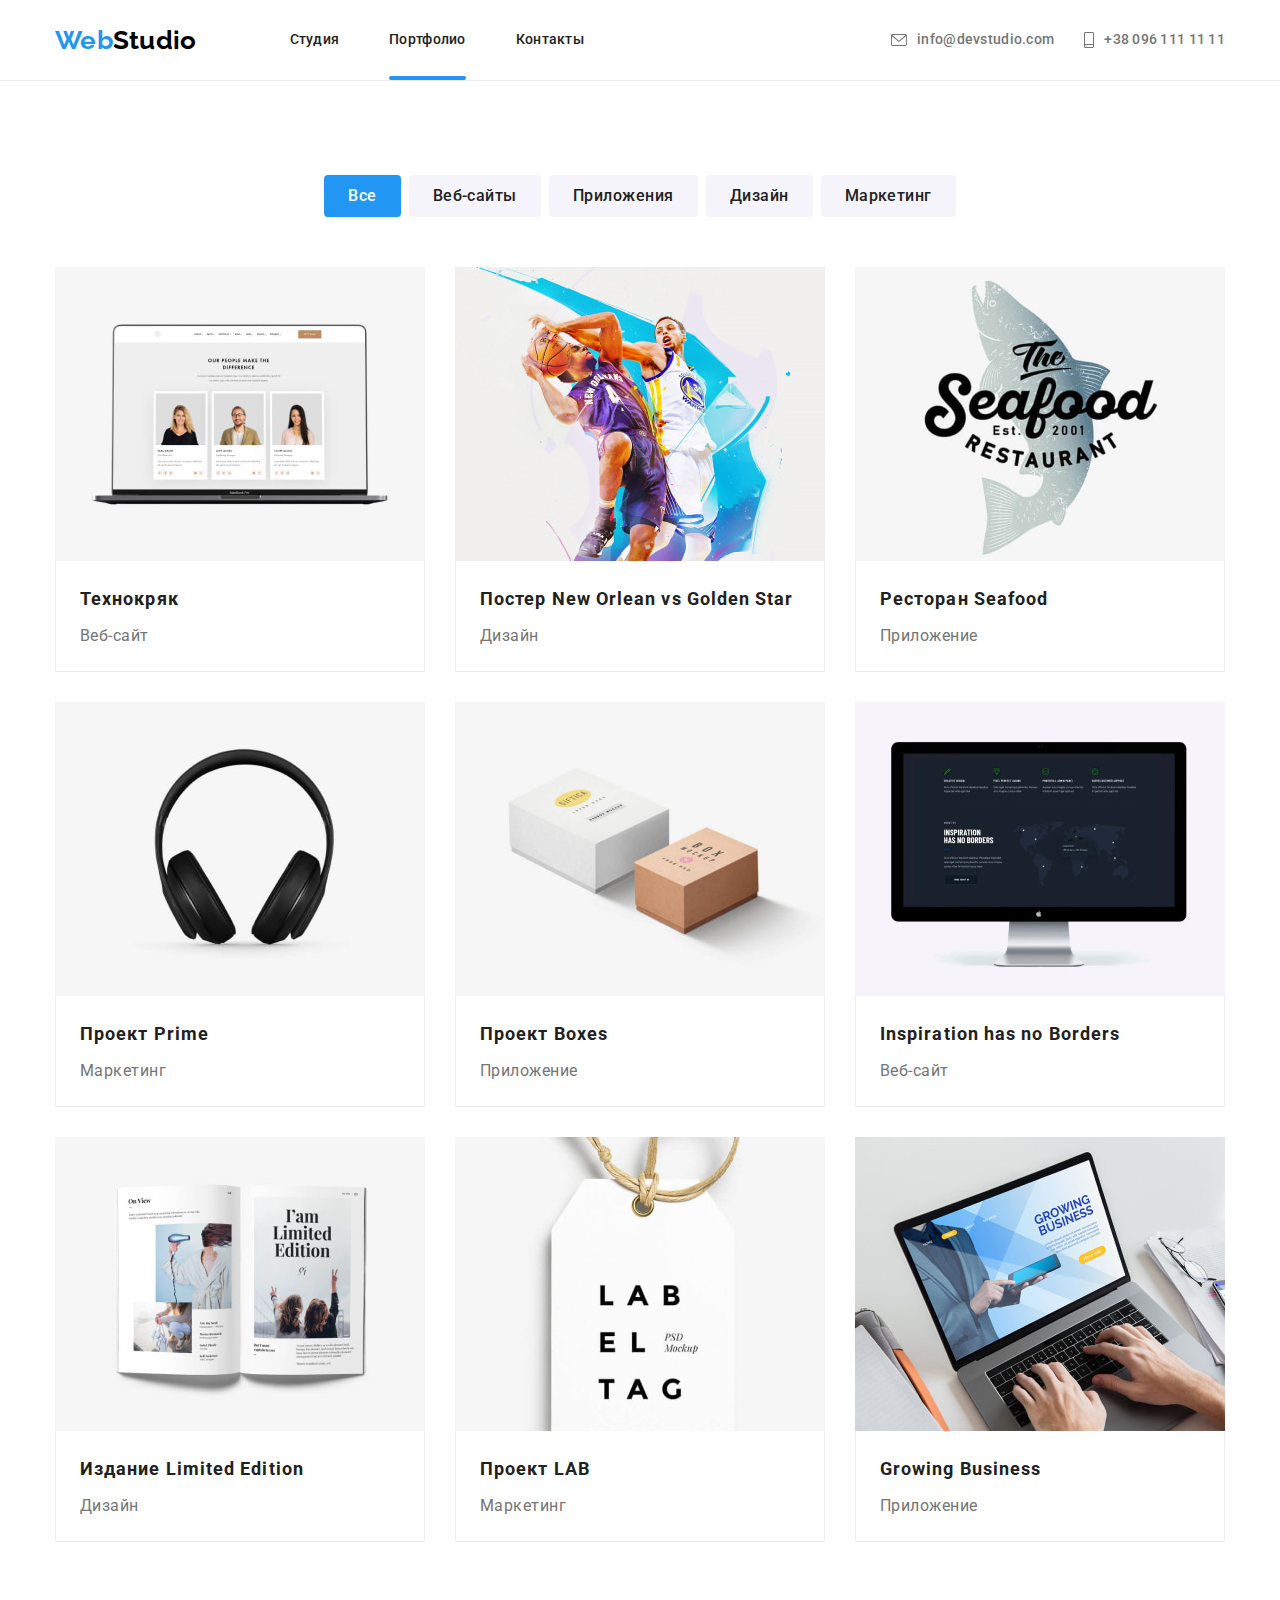
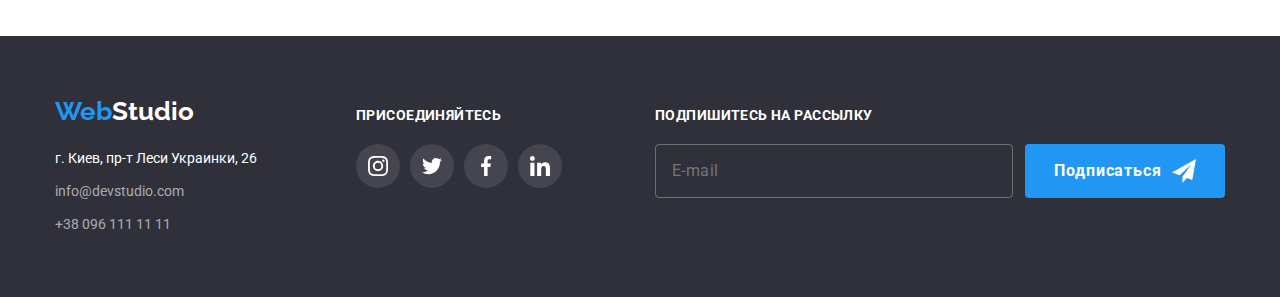
==== portfolio.html @ 5a031d2a "hw8 start" ====
<!DOCTYPE html>
<html lang="ru">

<head>
    <meta charset="UTF-8">
    <meta http-equiv="X-UA-Compatible" content="IE=edge">
    <meta name="viewport" content="width=device-width, initial-scale=1.0">
    <title>Portfolio</title>

    <link rel="preconnect" href="https://fonts.googleapis.com">
    <link rel="preconnect" href="https://fonts.gstatic.com" crossorigin>
    <link
        href="https://fonts.googleapis.com/css2?family=Raleway:wght@700&family=Roboto:wght@400;500;700;900&display=swap"
        rel="stylesheet">
    <link rel="stylesheet" href="https://cdnjs.cloudflare.com/ajax/libs/modern-normalize/1.1.0/modern-normalize.css"
        integrity="sha512-Y0MM+V6ymRKN2zStTqzQ227DWhhp4Mzdo6gnlRnuaNCbc+YN/ZH0sBCLTM4M0oSy9c9VKiCvd4Jk44aCLrNS5Q=="
        crossorigin="anonymous" referrerpolicy="no-referrer" />
    <!-- <link rel="stylesheet" href="./css/styles.css"> -->
    <link rel="stylesheet" href="./css/main.min.css">
</head>

<body>

    <header class="head-site">
        <div class="head-site__container container">
            <!-- section navigate -->
            <nav class="nav">
                <a href="./index.html" lang="en" class="logo head-site__logo"><span
                        class="head-site__logo--web">Web</span>Studio</a>
                <ul class="nav__list">
                    <li class="nav__item "><a href="./index.html" class="nav__link">Студия</a></li>
                    <li class="nav__item"><a href="./portfolio.html" class="nav__link nav__link--current">Портфолио</a>
                    </li>
                    <li class="nav__item"><a href="#" class="nav__link">Контакты</a></li>
                </ul>
            </nav>
            <ul class="connect">
                <li class="connect__item">
                    <a href="mailto:info@devstudio.com" class="connect__link">
                        <svg class="connect__item--email" width="16" height="12">
                            <use href="./images/icon.svg#icon-envelope"></use>
                        </svg>

                        info@devstudio.com
                    </a>
                </li>
                <li class="connect__item">
                    <a href="tel:+380961111111" class="connect__link">
                        <svg class="connect__item--smart" width="10" height="16">
                            <use href="./images/icon.svg#icon-smartphone"></use>
                        </svg>

                        +38 096 111 11 11
                    </a>
                </li>
            </ul>
        </div>
    </header>
    <main>
        <h1 class="visually-hidden">Портфолио WebStudio</h1>
        <!-- section filter button -->
        <section class="portfolio section">
            <div class="container">
                <h2 class="visually-hidden">Список наших услуг</h2>
                <ul class="filter">
                    <li class="filter__item"><button type="button"
                            class="filter__button button filter__button--current">Все</button>
                    </li>
                    <li class="filter__item"><button type="button" class="filter__button button">Веб-сайты</button></li>
                    <li class="filter__item"><button type="button" class="filter__button button">Приложения</button>
                    </li>
                    <li class="filter__item"><button type="button" class="filter__button button">Дизайн</button></li>
                    <li class="filter__item"><button type="button" class="filter__button button">Маркетинг</button></li>
                </ul>

                <!-- section Portfolio -->

                <h2 class="visually-hidden">Наши работы</h2>
                <ul class="port-list">
                    <li class="port-item">
                        <a href="#" class="port-link">
                            <div class="port-text-position">
                                <img src="./images/portfolio1.jpg" alt="Ноутбук с карточками" width="370">
                                <p class="port-text-item">Ресурс предлагает комплексные предложения с разным уровнем
                                    функционала и сервисов. Все это позволит посетителю получить
                                    исчерпывающие сведения о компании или частном лице.</p>
                            </div>

                            <div class="port-wraper">
                                <h3 class="port-title">Технокряк</h3>
                                <p class="port-text">Веб-сайт</p>
                            </div>
                        </a>
                    </li>
                    <li class="port-item">
                        <a href="#" class="port-link">
                            <div class="port-text-position">
                                <img src="./images/portfolio2.jpg" alt="Баскетболисты" width="370">
                                <p class="port-text-item">Lorem ipsum dolor sit amet consectetur, adipisicing elit.
                                    Numquam quod inventore placeat atque, beatae dolores error ab non unde impedit
                                    corrupti laborum quaerat nisi quidem sint! Asperiores.</p>
                            </div>

                            <div class="port-wraper">
                                <h3 class="port-title">Постер New Orlean vs Golden Star</h3>
                                <p class="port-text">Дизайн</p>
                            </div>
                        </a>
                    </li>
                    <li class="port-item">
                        <a href="#" class="port-link">
                            <div class="port-text-position">
                                <img src="./images/portfolio3.jpg" alt="Логотип Ресторан Seafood" width="370">
                                <p class="port-text-item">Lorem ipsum dolor sit amet consectetur adipisicing elit.
                                    Voluptatum neque iste, quam possimus tempore ipsum laborum nisi repellendus ea
                                    maiores laudantium?</p>
                            </div>

                            <div class="port-wraper">
                                <h3 class="port-title">Ресторан Seafood</h3>
                                <p class="port-text">Приложение</p>
                            </div>
                        </a>
                    </li>
                    <li class="port-item">
                        <a href="#" class="port-link">
                            <div class="port-text-position">
                                <img src="./images/portfolio4.jpg" alt="Наушники" width="370">
                                <p class="port-text-item">Lorem ipsum dolor sit amet consectetur adipisicing elit.
                                    Repellendus nobis quia culpa, vero fugit nam delectus quasi suscipit aspernatur quo,
                                    iure at? In?</p>
                            </div>

                            <div class="port-wraper">
                                <h3 class="port-title">Проект Prime</h3>
                                <p class="port-text">Маркетинг</p>
                            </div>
                        </a>
                    </li>
                    <li class="port-item">
                        <a href="#" class="port-link">
                            <div class="port-text-position">
                                <img src="./images/portfolio5.jpg" alt="Коробки" width="370">
                                <p class="port-text-item">Lorem ipsum dolor sit, amet consectetur adipisicing elit.
                                    Labore perspiciatis perferendis beatae quidem eveniet asperiores..</p>
                            </div>

                            <div class="port-wraper">
                                <h3 class="port-title">Проект Boxes</h3>
                                <p class="port-text">Приложение</p>
                            </div>
                        </a>
                    </li>
                    <li class="port-item">
                        <a href="#" class="port-link">
                            <div class="port-text-position">
                                <img src="./images/portfolio6.jpg" alt="Монитор" width="370">
                                <p class="port-text-item">Lorem ipsum dolor sit amet consectetur adipisicing elit.
                                    Inventore doloribus modi debitis repellat eum, facilis reprehenderit, cupiditate
                                    illo est culpa, voluptate similique!</p>
                            </div>

                            <div class="port-wraper">
                                <h3 class="port-title">Inspiration has no Borders</h3>
                                <p class="port-text">Веб-сайт</p>
                            </div>
                        </a>
                    </li>
                    <li class="port-item">
                        <a href="#" class="port-link">
                            <div class="port-text-position">
                                <img src="./images/portfolio7.jpg" alt="Разворот журнала" width="370">
                                <p class="port-text-item">Lorem ipsum dolor, sit amet consectetur adipisicing elit.
                                    Incidunt molestiae porro ut numquam ea! Qui aut nulla dolorum eligendi eum?.</p>
                            </div>

                            <div class="port-wraper">
                                <h3 class="port-title">Издание Limited Edition</h3>
                                <p class="port-text">Дизайн</p>
                            </div>
                        </a>
                    </li>
                    <li class="port-item">
                        <a href="#" class="port-link">
                            <div class="port-text-position">
                                <img src="./images/portfolio8.jpg" alt="Ярлык с надписью " width="370">
                                <p class="port-text-item">Lorem, ipsum dolor sit amet consectetur adipisicing elit.
                                    Dolorum impedit aliquid officiis numquam magnam facere maiores eaque. Modi eum
                                    laborum dolores nam itaque tempora aspernatur.</p>
                            </div>

                            <div class="port-wraper">
                                <h3 class="port-title">Проект LAB</h3>
                                <p class="port-text">Маркетинг</p>
                            </div>
                        </a>
                    </li>
                    <li class="port-item">
                        <a href="#" class="port-link">
                            <div class="port-text-position">
                                <img src="./images/portfolio9.jpg" alt="Руки человека на клавиатуре ноутбука"
                                    width="370">
                                <p class="port-text-item">Lorem ipsum dolor sit amet consectetur adipisicing elit.
                                    Obcaecati, a quas dicta repudiandae consequuntur expedita possimus ratione eaque
                                    placeat deserunt sit repellat id dolore unde, provident fugiat, iusto quisquam illo!
                                </p>
                            </div>


                            <div class="port-wraper">
                                <h3 class="port-title">Growing Business</h3>
                                <p class="port-text">Приложение</p>
                            </div>
                        </a>
                    </li>
                </ul>
            </div>
        </section>
    </main>
    <footer class="footer">
        <div class="container">
            <!-- section contacts -->
            <div class="primary-fsection">
                <a href="./index.html" lang="en" class="logo footer__logo"><span
                        class="footer__logo--web">Web</span>Studio</a>
                <address class="address">
                    <ul class="footer-list">
                        <li class="footer-item">
                            <a href="https://goo.gl/maps/28opbv9EyFsikmQ97" target="_blank" rel="noreferrer noopener"
                                class="footer-contacts "><span class="address-color">г. Киев,
                                    пр-т Леси Украинки, 26</span></a>
                        </li>
                        <li class="footer-item">
                            <a href="mailto:info@devstudio.com" class="footer-contacts">info@devstudio.com</a>
                        </li>
                        <li class="footer-item">
                            <a href="tel:+380961111111" class="footer-contacts">+38 096 111 11 11</a>
                        </li>
                    </ul>
                </address>
            </div>
            <div class="second-fsection">
                <h2 class="footer-title">присоединяйтесь</h2>
                <ul class="footer-social">
                    <li class="fsocial-list">
                        <a href="https://www.instagram.com" target="_blank" rel="noreferrer noopener"
                            class="fsocial-link">
                            <svg class="fsocial-icon" width="20" height="20">
                                <use href="./images/icon.svg#icon-instagram-2"></use>
                            </svg>
                        </a>
                    </li>
                    <li class="fsocial-list">
                        <a href="https://twitter.com" target="_blank" rel="noreferrer noopener" class="fsocial-link">
                            <svg class="fsocial-icon" width="20" height="20">
                                <use href="./images/icon.svg#icon-twitter-1"></use>
                            </svg>
                        </a>
                    </li>
                    <li class="fsocial-list">
                        <a href="https://www.facebook.com/" target="_blank" rel="noreferrer noopener"
                            class="fsocial-link">
                            <svg class="fsocial-icon" width="20" height="20">
                                <use href="./images/icon.svg#icon-facebook-1"></use>
                            </svg>
                        </a>
                    </li>
                    <li class="fsocial-list">
                        <a href="https://linkedin.com" target="_blank" rel="noreferrer noopener" class="fsocial-link">
                            <svg class="fsocial-icon" width="20" height="20">
                                <use href="./images/icon.svg#icon-linkedin-1"></use>
                            </svg>
                        </a>
                    </li>
                </ul>
            </div>
            <div class="container-subscription">
                <p class="form-title">Подпишитесь на рассылку</p>
                <form class="footer-form">
                    <input type="email" name="email" autocomplete="on" placeholder="E-mail"
                        class="footer-email-input" />

                    <button type="submit" class="button footer-btn-subscrib">
                        Подписаться
                        <svg class="icon-subscribe" width="24" height="24">
                            <use href="./images/icon.svg#icon-subscribe"></use>
                        </svg>
                    </button>
                </form>
            </div>
        </div>
    </footer>
    <script src="./js/modal.js"></script>
</body>

</html>
---- css/styles.css ----
:root {
  --logo-text-font: 'Raleway', sans-serif;
  --primary-font: 'Roboto', sans-serif;

  --primary-letter-spacing: 0.03em;

  --portfolio-bgc-hover: rgba(33, 150, 243, 0.9);
  --nohover-navlink-color: #212121;
  --hover-cont-link: #2196f3;
  --primary-text-color: #757575;
  --communication-color: rgba(255, 255, 255, 0.6);
  --button-text-color: #ffffff;
  --title-text-color: #212121;
  --accent-bg-color: #ffffff;
  --hero-bg-color: #c4c4c4;

  --team-section-bgcolor: #f5f4fa;
  --team-social-link: #afb1b8;
  --team-social-link-hover: #ffffff;
  --team-soc-bg-hover: #2196f3;

  --customers-color: #afb1b8;
  --customers-hover-color: #2196f3;

  --footer-title: #ffffff;
  --fsocial-icon-color: #ffffff;
  --fsocial-link-hover: #2196f3;
  --text-color-white: #ffffff;
  --social-link-fill: #ffffff;

  --backdrop-bgc: rgba(0, 0, 0, 0.2);
  --white-bgc: #ffffff;
  --blue-bgc: #2196f3;

  --form-order-focus-fill: #2196f3;
  --border-form-color: #2196f3;

  --card-set-gap: 30px;

  --animation-transition: 250ms cubic-bezier(0.4, 0, 0.2, 1);
}
/* Глобальные стили */
h1,
h2,
h3,
h4,
h5,
h6,
p,
ul {
  margin: 0;
  padding: 0;
}
img {
  display: block;
  max-width: 100%;
}
body {
  background-color: var(--accent-bg-color);
  font-family: var(--primary-font);
  color: var(--primary-text-color);
}
a {
  text-decoration: none;
}
ul,
li {
  list-style: none;
}
input,
textarea {
  outline: none;
}
.title-section {
  font-weight: 700;
  font-size: 36px;
  line-height: 1.17;
  text-align: center;
  letter-spacing: var(--primary-letter-spacing);
}
.button {
  font-family: inherit;
  cursor: pointer;
  border-color: transparent;
  border-radius: 4px;
  color: var(--button-text-color);
  background-color: var(--blue-bgc);
}
.container {
  width: 1200px;
  margin: 0 auto;

  padding-left: 15px;
  padding-right: 15px;
}
.section {
  padding-top: 94px;
  padding-bottom: 94px;
}

/* Скрытый заголовок h2 */
.visually-hidden {
  position: absolute;
  width: 1px;
  height: 1px;
  margin: -1px;
  border: 0;
  padding: 0;

  white-space: nowrap;
  clip-path: inset(100%);
  clip: rect(0 0 0 0);
  overflow: hidden;
}
/* Подсвечивание текущей страницы */
.current:visited {
  color: var(--hover-cont-link);
}

/* Стили шапки */
.head-site {
  font-weight: 500;
  font-size: 14px;
  line-height: 1.14;
  letter-spacing: 0.02em;
  border-bottom: 1px solid #ececec;
}
.head-cont {
  min-height: 80px;
  display: flex;
  justify-content: space-between;
  align-items: center;
}
/* Лого */
.logo {
  font-family: var(--logo-text-font);
  font-weight: 700;
  font-size: 26px;
  line-height: 1.19;
}
.web-logo {
  color: #2196f3;
}
.head-logo {
  color: #000000;
}
.footer-logo {
  color: #ffffff;
}
/* Секция навигации */
.navigation {
  display: flex;
  align-items: center;
}
.nav-list {
  display: flex;
  margin-left: 93px;
}
.nav-list .item + .item {
  margin-left: 50px;
}

.nav-link {
  display: block;
  padding-top: 32px;
  padding-bottom: 32px;
  font-weight: 500;
  font-size: 14px;
  line-height: 1.14;
  letter-spacing: 0.02em;
  color: var(--nohover-navlink-color);
  transition: color var(--animation-transition);
}

.nav-link:hover,
.nav-link:focus {
  color: var(--hover-cont-link);
}
.item {
  position: relative;
}
.nav-link.current::after {
  position: absolute;
  content: '';
  display: block;
  left: 0;
  bottom: 0;
  width: 100%;
  height: 4px;
  background-color: var(--hover-cont-link);
  border-radius: 2px;
}
/* Обратная связь с разработчиками */
.connect {
  display: flex;
}
.connect .item + .item {
  margin-left: 30px;
}
.conn-link {
  display: flex;
  align-items: center;
  padding-top: 32px;
  padding-bottom: 32px;
  color: var(--primary-text-color);
  transition: color var(--animation-transition);
}
.conn-link:hover,
.conn-link:focus {
  color: var(--hover-cont-link);
}
.i-email,
.i-smart {
  fill: currentColor;
  margin-right: 10px;
}
/* Секция подвал сайта */
.footer {
  background-color: #2f303a;
  padding-top: 60px;
  padding-bottom: 60px;
}
.footer .container {
  display: flex;
}
.address {
  font-style: normal;
  font-size: 14px;
  line-height: 1.71;
  color: #ffffff;
  margin-top: 20px;
}
.address-color {
  color: #ffffff;
  transition: color var(--animation-transition);
}
.footer-item + .footer-item {
  margin-top: 9px;
}
.footer-contacts {
  color: var(--communication-color);
  transition: color var(--animation-transition);
}
.footer-contacts:hover,
.footer-contacts:focus {
  color: var(--hover-cont-link);
}
.address-color:hover,
.address-color:focus {
  color: var(--hover-cont-link);
}
.primary-fsection {
  min-width: 231px;
}
.second-fsection {
  margin-left: 70px;
  padding-top: 15px;
}
.footer-title {
  font-family: var(--primary-font);
  font-weight: 700;
  font-size: 14px;
  line-height: 1.14;
  letter-spacing: var(--primary-letter-spacing);
  text-transform: uppercase;
  color: var(--footer-title);
  margin-bottom: 20px;
}

.footer-social {
  display: flex;
}
.fsocial-list:nth-child(n + 2) {
  margin-left: 10px;
}
.fsocial-link {
  display: flex;
  align-items: center;
  justify-content: center;
  width: 44px;
  height: 44px;
  border-radius: 50%;
  background: rgba(255, 255, 255, 0.1);
  transition: background var(--animation-transition);
}
.fsocial-icon {
  fill: var(--fsocial-icon-color);
}
.fsocial-link:hover,
.fsocial-link:focus {
  background: var(--fsocial-link-hover);
}

/* Footer Форма подписки */

.container-subscription {
  margin-left: 93px;
}
.form-title {
  margin-bottom: 20px;

  text-transform: uppercase;
  letter-spacing: var(--primary-letter-spacing);
  color: var(--text-color-white);
}
.footer-form {
  display: flex;
}
.footer-email-input {
  font-weight: 400;
  font-size: 16px;
  line-height: 1.25;

  display: flex;
  align-items: center;
  letter-spacing: 0.03em;

  color: rgba(255, 255, 255, 0.6);

  width: 358px;
  padding-left: 16px;

  background-color: rgba(0, 0, 0, 0);
  border: 1px solid rgba(255, 255, 255, 0.3);
  border-radius: 4px;
}
.footer-btn-subscrib {
  display: flex;
  justify-content: center;
  align-items: center;

  padding-top: 10px;
  padding-bottom: 10px;
  margin-left: 12px;
  min-width: 200px;

  font-weight: 700;
  font-size: 16px;
  line-height: 1.88;
}
.icon-subscribe {
  margin-left: 10px;
  fill: var(--social-link-fill);
}
.form-title {
  margin-bottom: 20px;

  text-transform: uppercase;
  letter-spacing: var(--primary-letter-spacing);
  color: var(--text-color-white);
}
.footer-form {
  display: flex;
}
.footer-email-input {
  font-weight: 400;
  font-size: 16px;
  line-height: 1.25;

  display: flex;
  align-items: center;
  letter-spacing: 0.03em;

  color: rgba(255, 255, 255, 0.6);

  width: 358px;
  padding-left: 16px;

  background-color: rgba(0, 0, 0, 0);
  border: 1px solid rgba(255, 255, 255, 0.3);
  border-radius: 4px;
}
.footer-btn-subscrib {
  display: flex;
  justify-content: center;

  padding-top: 10px;
  padding-bottom: 10px;
  margin-left: 12px;
  min-width: 200px;
}
.icon-subscribe {
  margin-left: 10px;
  fill: var(--fsocial-icon-color);
}
/* МОДАЛЬНОЕ ОКНО "Заказать услуги"*/
.backdrop {
  position: fixed;
  top: 0;
  left: 0;
  width: 100%;
  height: 100%;
  z-index: 5;

  transition: opacity var(--animation-transition), visibility var(--animation-transition);

  background-color: var(--backdrop-bgc);
}
.backdrop.is-hidden {
  opacity: 0;
  pointer-events: none;
  visibility: hidden;
}
.modal-order {
  position: absolute;
  top: 50%;
  left: 50%;
  transform: translate(-50%, -50%);

  min-width: 528px;
  min-height: 581px;
  padding: 40px;

  background-color: var(--white-bgc);
  box-shadow: 0px 1px 3px rgba(0, 0, 0, 0.12), 0px 1px 1px rgba(0, 0, 0, 0.14),
    0px 2px 1px rgba(0, 0, 0, 0.2);
  border-radius: 4px;
}
.btn-close-modal {
  position: absolute;
  top: 8px;
  right: 8px;
  display: flex;
  align-items: center;
  justify-content: center;
  width: 30px;
  height: 30px;
  border: 1px solid rgba(0, 0, 0, 0.1);
  border-radius: 50%;
  background: transparent;
  cursor: pointer;
  fill: #000000;

  transition: fill var(--animation-transition);
}
.btn-close-modal:hover,
.btn-close-modal:focus {
  fill: var(--form-order-focus-fill);
}

/* Форма в модальном окне для Заказа услуг */
.form-modal-order {
  display: flex;
  flex-direction: column;
}
.title-form {
  margin-bottom: 12px;

  font-weight: bold;
  font-size: 20px;
  line-height: 1.15;
  text-align: center;
  letter-spacing: var(--primary-letter-spacing);
  color: var(--title-text-color);
}
/* Коробки input */
.comment-box {
  margin-bottom: 20px;
}

/* SVG иконки в форме */
.form-field {
  position: relative;
  margin-bottom: 10px;
}
.svg-form {
  position: absolute;
  top: 52%;
  left: 12px;
  transform: translateY(-50%);

  transition: fill var(--animation-transition);
}
/* Кастомизация input */
.input-form-order {
  padding-top: 11px;
  padding-right: 12px;
  padding-bottom: 11px;
  padding-left: 12px;

  width: 100%;
  border: 1px solid rgba(33, 33, 33, 0.2);
  border-radius: 4px;

  transition: border var(--animation-transition);
}
.input-form-order:not(:last-child) {
  padding-left: 42px;
}
/* Стилизация для lable */
.name-input-order {
  display: block;
  text-align: start;
  margin-bottom: 4px;

  font-weight: 400;
  font-size: 12px;
  line-height: 1.17;
  letter-spacing: 0.01em;
}

.input-form-order {
  display: block;
  padding-left: 42px;
  /* outline: none; */
}

.input-form-order:focus {
  border: 1px solid #2196f3;
}
.input-form-order:focus ~ .svg-form {
  fill: var(--form-order-focus-fill);
}

/* Checkbox с принятием рассылки и соглашения */
.text-checkbox-order {
  display: flex;
  justify-content: center;
  align-items: center;
  margin-left: 12px;
  margin-right: 12px;
  margin-bottom: 30px;
  font-weight: 400;
  font-size: 14px;
  line-height: 1.71;
  letter-spacing: var(--primary-letter-spacing);
}
.checkbox-policy {
  appearance: none;
  position: absolute;
}
.svg-checkbox {
  display: inline-block;
  width: 16px;
  height: 15px;

  border: 2px solid #212121;
  border-radius: 4px;
  margin-right: 7px;

  transition: border-color var(--animation-transition), background-color var(--animation-transition),
    background-image var(--animation-transition);
}
.checkbox-policy:checked + .svg-checkbox {
  border-color: transparent;
  background-color: var(--blue-bgc);
  background-image: url(../images/icon-check.svg);
  background-size: contain;
  background-origin: border-box;
}
.checkbox-policy:focus + .svg-checkbox {
  border-color: var(--blue-bgc);
}
.link-policy {
  text-decoration: underline;
  color: var(--hover-cont-link);
}

/* Кнопка заказа в модальном окне */
.btn-modal-form-order {
  width: 200px;
  padding-top: 10px;
  padding-right: 55px;
  padding-bottom: 10px;
  padding-left: 55px;
  margin-right: auto;
  margin-left: auto;
  font-weight: 700;
  font-size: 16px;
  line-height: 1.89;

  transition: background-color var(--animation-transition);
}
.btn-modal-form-order:hover,
.btn-modal-form-order:focus {
  background-color: #188ce8;
}

/* Стили отдельных страниц */

/* Секция страницы WebStudio */
/* Секция hero с заказом услуг */
.hero {
  margin: 0 auto;
  max-height: 600px;
  max-width: 1600px;
  padding-top: 200px;
  padding-bottom: 200px;
}
.hero.overlay {
  background-position: center;
  background-size: cover;
  background-repeat: no-repeat;
  background-image: linear-gradient(to right, rgba(47, 48, 58, 0.4), rgba(47, 48, 58, 0.4)),
    url(../images/Hero.jpg);
  background-color: var(--hero-bg-color);
}
.hero .container {
  width: 696px;
  text-align: center;
}

.hero-title {
  text-transform: uppercase;
  font-weight: 900;
  font-size: 44px;
  line-height: 1.36;
  color: #ffffff;
}
.primary-button {
  padding: 10px 32px;
  margin-left: auto;
  margin-right: auto;
  margin-top: 30px;
  background: #2196f3;
  font-weight: 700;
  font-size: 16px;
  line-height: 1.9;
  color: var(--button-text-color);
  box-shadow: 0px 3px 1px rgba(0, 0, 0, 0.1), 0px 1px 2px rgba(0, 0, 0, 0.08),
    0px 2px 2px rgba(0, 0, 0, 0.12);
  transition: background var(--animation-transition);
}
.primary-button:hover,
.primary-button:focus {
  background: #188ce8;
  /* transition: background var(--animation-transition); */
}

/* Секция как мы работаем*/
.about.section {
  padding-bottom: 0px;
}
.about-list {
  display: flex;
}
.about-item {
  width: 270px;
}
.about-item + .about-item {
  margin-left: 30px;
}
.about-svg {
  display: flex;
  min-width: 270px;
  min-height: 120px;
  justify-content: center;
  align-items: center;
  background-color: #f5f4fa;
  margin-bottom: 30px;
}
.about-title {
  font-weight: 700;
  font-size: 14px;
  line-height: 1.14;
  letter-spacing: var(--primary-letter-spacing);
  text-transform: uppercase;
  color: var(--title-text-color);
  margin-bottom: 10px;
}
.about-text {
  font-size: 14px;
  line-height: 1.71;
}
/* Секция Чем Мы занимаемся */
/* .service .container {
  text-align: center;
} */
.service-title {
  color: var(--title-text-color);
  margin-bottom: 50px;
}
.service-list {
  display: flex;
  /* justify-content: space-evenly; */
}
.service-item + .service-item {
  margin-left: 30px;
}
.service-card {
  position: relative;
  /* z-index: -1; */
}
.position-servise-text {
  position: absolute;
  left: 0;
  bottom: 0;

  display: flex;
  width: 100%;
  padding-top: 27px;
  padding-bottom: 27px;
  justify-content: center;
  align-items: center;
  color: #ffffff;
  background-color: rgba(47, 48, 58, 0.8);
}
.servise-text {
  font-weight: 700;
  font-size: 14px;
  line-height: 1.14;
  text-align: center;
  letter-spacing: var(--primary-letter-spacing);
  text-transform: uppercase;
}
/* Секция Наша команда */
.team {
  text-align: center;
  background-color: var(--team-section-bgcolor);
}
.team-title {
  margin-bottom: 50px;
  color: var(--title-text-color);
}
.team-list {
  display: flex;
}
.team-item {
  background: #ffffff;
  box-shadow: 0px 1px 3px rgba(0, 0, 0, 0.12), 0px 1px 1px rgba(0, 0, 0, 0.14),
    0px 2px 1px rgba(0, 0, 0, 0.2);
  border-radius: 0px 0px 4px 4px;
}
.team-item + .team-item {
  margin-left: 30px;
}
.team-wraper {
  padding-top: 30px;
  padding-bottom: 30px;
}
.team-name {
  font-weight: 500;
  font-size: 16px;
  line-height: 1.19;
  letter-spacing: var(--primary-letter-spacing);
  color: var(--title-text-color);
}
.team-prof {
  font-size: 16px;
  line-height: 1.19;
  text-align: center;
  letter-spacing: var(--primary-letter-spacing);
  margin-top: 10px;
}
/* Team social link */
.team-icon {
  display: flex;
  justify-content: center;
  margin-top: 16px;
}

.icon-list:nth-child(n + 2) {
  margin-left: 10px;
}

.team-link {
  display: flex;
  align-items: center;
  justify-content: center;
  width: 44px;
  height: 44px;
  border-radius: 50%;
  color: var(--team-social-link);
  transition: color var(--animation-transition), background var(--animation-transition);
}

.team-link:hover,
.team-link:focus {
  background-color: var(--team-soc-bg-hover);
  color: var(--team-social-link-hover);
  /* transition: color var(--animation-transition), background var(--animation-transition); */
}
.team-social-icon {
  fill: currentColor;
}
/* секция Постоянные клиенты */
.customers-title {
  margin-bottom: 50px;
  color: var(--title-text-color);
}
.customers-list {
  display: flex;
}
/* .customers-item {

} */
.customers-item:nth-child(n + 2) {
  margin-left: var(--card-set-gap);
}
.customers-link {
  display: flex;
  align-items: center;
  justify-content: center;
  width: 170px;
  height: 92px;
  border: 1px solid var(--customers-color);
  border-radius: 4px;
  color: var(--customers-color);
  transition: color var(--animation-transition), border var(--animation-transition);
}

.customers-link:hover,
.customers-link:focus {
  border: 1px solid var(--customers-hover-color);
  color: var(--customers-hover-color);
  /* transition: color var(--animation-transition), border var(--animation-transition); */
}
.customers-svg {
  width: 106px;
  height: 60px;
  fill: currentColor;
}

/* Секция страницы Portfolio */
/* Основной контент страницы */
/* Навигация по проектам */

.filter {
  display: flex;
  align-items: center;
  justify-content: center;
  margin-bottom: 50px;
}
.filter-item + .filter-item {
  margin-left: 8px;
}

.filter-button {
  font-weight: 500;
  font-size: 16px;
  line-height: 1.63;
  text-align: center;
  letter-spacing: var(--primary-letter-spacing);
  color: var(--title-text-color);
  background-color: #f5f4fa;
  padding: 6px 22px;
  transition: box-shadow var(--animation-transition), background-color var(--animation-transition),
    color var(--animation-transition);
}
.btn-current {
  color: var(--button-text-color);
  background-color: #2196f3;
}
.filter-button:hover,
.filter-button:focus {
  color: var(--button-text-color);
  background-color: #2196f3;
  box-shadow: 0px 3px 1px rgba(0, 0, 0, 0.1), 0px 1px 2px rgba(0, 0, 0, 0.08),
    0px 2px 2px rgba(0, 0, 0, 0.12);
  /* transition: box-shadow var(--animation-transition), background-color var(--animation-transition),
    color var(--animation-transition); */
}
/* Секция Наши проекты */
.port-list {
  display: flex;
  flex-wrap: wrap;
  margin-left: calc(-1 * var(--card-set-gap));
  margin-bottom: calc(-1 * var(--card-set-gap));
}
.port-link {
  margin-left: var(--card-set-gap);
  margin-bottom: var(--card-set-gap);
  flex-basis: calc(100% / 3 - var(--card-set-gap));
  cursor: pointer;

  display: block;
  transition: box-shadow var(--animation-transition);
}
.port-link:hover,
.port-link:focus {
  box-shadow: 0px 1px 1px rgba(0, 0, 0, 0.12), 0px 4px 4px rgba(0, 0, 0, 0.06),
    1px 4px 6px rgba(0, 0, 0, 0.16);
  /* transition: box-shadow var(--animation-transition); */
}

.port-title {
  font-weight: 700;
  font-size: 18px;
  line-height: 2;
  letter-spacing: 0.06em;
  color: var(--title-text-color);
}
.port-text {
  margin-top: 4px;
  font-size: 16px;
  line-height: 1.88;
  letter-spacing: var(--primary-letter-spacing);
  color: var(--primary-text-color);
}
.port-wraper {
  border-right: 1px solid #eeeeee;
  border-bottom: 1px solid #eeeeee;
  border-left: 1px solid #eeeeee;
  padding: 20px 24px;
}
.port-link:hover .port-text-item,
.port-link:focus .port-text-item {
  opacity: 1;
  transform: translateY(0);
}
.port-text-position {
  position: relative;
  overflow: hidden;
}
.port-text-item {
  display: block;
  width: 100%;
  height: 100%;
  overflow: auto;
  padding-top: 63px;
  padding-right: 24px;
  padding-bottom: 63px;
  padding-left: 24px;

  position: absolute;
  top: 0;
  left: 0;
  transform: translateY(100%);
  transition: transform var(--animation-transition), opacity var(--animation-transition);

  background-color: var(--portfolio-bgc-hover);
  font-size: 18px;
  line-height: 1.56;
  letter-spacing: var(--primary-letter-spacing);
  color: var(--text-color-white);
  opacity: 0;
}
---- css/main.min.css ----
:root{--logo-text-font: "Raleway", sans-serif;--primary-font: "Roboto", sans-serif;--primary-letter-spacing: 0.03em;--portfolio-bgc-hover: rgba(33, 150, 243, 0.9);--nohover-navlink-color: #212121;--hover-cont-link: #2196f3;--primary-text-color: #757575;--communication-color: rgba(255, 255, 255, 0.6);--button-text-color: #ffffff;--title-text-color: #212121;--accent-bg-color: #ffffff;--hero-bg-color: #c4c4c4;--team-section-bgcolor: #f5f4fa;--team-social-link: #afb1b8;--team-social-link-hover: #ffffff;--team-soc-bg-hover: #2196f3;--customers-color: #afb1b8;--customers-hover-color: #2196f3;--footer-title: #ffffff;--fsocial-icon-color: #ffffff;--fsocial-link-hover: #2196f3;--text-color-white: #ffffff;--social-link-fill: #ffffff;--fsocial-link-fill: #ffffff;--backdrop-bgc: rgba(0, 0, 0, 0.2);--white-bgc: #ffffff;--blue-bgc: #2196f3;--form-order-focus-fill: #2196f3;--border-form-color: #2196f3;--card-set-gap: 30px;--animation-transition: 250ms cubic-bezier(0.4, 0, 0.2, 1)}h1,h2,h3,h4,h5,h6,p,ul{margin:0;padding:0}img{display:block;max-width:100%}body{background-color:var(--accent-bg-color);font-family:var(--primary-font);color:var(--primary-text-color)}a{text-decoration:none}ul,li{list-style:none}input,textarea{outline:none}.title-section{font-weight:700;font-size:36px;line-height:1.17;text-align:center;letter-spacing:var(--primary-letter-spacing)}.button{font-family:inherit;cursor:pointer;border-color:rgba(0,0,0,0);border-radius:4px;color:var(--button-text-color);background-color:var(--blue-bgc)}.container{width:1200px;margin:0 auto;padding-left:15px;padding-right:15px}.section{padding-top:94px;padding-bottom:94px}.visually-hidden{position:absolute;width:1px;height:1px;margin:-1px;border:0;padding:0;white-space:nowrap;-webkit-clip-path:inset(100%);clip-path:inset(100%);clip:rect(0 0 0 0);overflow:hidden}.nav__link--current:visited{color:var(--hover-cont-link)}.head-site{font-weight:500;font-size:14px;line-height:1.14;letter-spacing:.02em;border-bottom:1px solid #ececec}.head-site__container{min-height:80px;display:-webkit-box;display:-ms-flexbox;display:flex;-webkit-box-pack:justify;-ms-flex-pack:justify;justify-content:space-between;-webkit-box-align:center;-ms-flex-align:center;align-items:center}.nav{display:-webkit-box;display:-ms-flexbox;display:flex;-webkit-box-align:center;-ms-flex-align:center;align-items:center}.nav__list{display:-webkit-box;display:-ms-flexbox;display:flex;margin-left:93px}.nav__list .nav__item+.nav__item{margin-left:50px}.nav__link{display:block;padding-top:32px;padding-bottom:32px;font-weight:500;font-size:14px;line-height:1.14;letter-spacing:.02em;color:var(--nohover-navlink-color);-webkit-transition:color var(--animation-transition);transition:color var(--animation-transition)}.nav__link:hover,.nav__link:focus{color:var(--hover-cont-link)}.nav__link.nav__link--current:after{position:absolute;content:"";display:block;left:0;bottom:0;width:100%;height:4px;background-color:var(--hover-cont-link);border-radius:2px}.nav__item,.connect__item{position:relative}.connect{display:-webkit-box;display:-ms-flexbox;display:flex}.connect .connect__item+.connect__item{margin-left:30px}.connect__link{display:-webkit-box;display:-ms-flexbox;display:flex;-webkit-box-align:center;-ms-flex-align:center;align-items:center;padding-top:32px;padding-bottom:32px;color:var(--primary-text-color);-webkit-transition:color var(--animation-transition);transition:color var(--animation-transition)}.connect__link:hover,.connect__link:focus{color:var(--hover-cont-link)}.connect__item--email,.connect__item--smart{fill:currentColor;margin-right:10px}.footer{background-color:#2f303a;padding-top:60px;padding-bottom:60px}.footer .container{display:-webkit-box;display:-ms-flexbox;display:flex;-webkit-box-align:baseline;-ms-flex-align:baseline;align-items:baseline}.address{font-style:normal;font-size:14px;line-height:1.71;color:#fff;margin-top:20px}.address-color{color:#fff;-webkit-transition:color var(--animation-transition);transition:color var(--animation-transition)}.address-color:hover,.address-color:focus{color:var(--hover-cont-link)}.footer-item+.footer-item{margin-top:9px}.footer-contacts{color:var(--communication-color);-webkit-transition:color var(--animation-transition);transition:color var(--animation-transition)}.footer-contacts:hover,.footer-contacts:focus{color:var(--hover-cont-link)}.primary-fsection{min-width:231px}.second-fsection{margin-left:70px}.footer-title{font-family:var(--primary-font);font-weight:700;font-size:14px;line-height:1.14;letter-spacing:var(--primary-letter-spacing);text-transform:uppercase;color:var(--footer-title);margin-bottom:20px}.footer-social{display:-webkit-box;display:-ms-flexbox;display:flex}.fsocial-list:nth-child(n+2){margin-left:10px}.fsocial-link{display:-webkit-box;display:-ms-flexbox;display:flex;-webkit-box-align:center;-ms-flex-align:center;align-items:center;-webkit-box-pack:center;-ms-flex-pack:center;justify-content:center;width:44px;height:44px;border-radius:50%;background:rgba(255,255,255,.1);-webkit-transition:background var(--animation-transition);transition:background var(--animation-transition)}.fsocial-link:hover,.fsocial-link:focus{background:var(--fsocial-link-hover)}.fsocial-icon{fill:var(--fsocial-icon-color)}.container-subscription{margin-left:93px}.form-title{margin-bottom:20px;text-transform:uppercase;font-weight:700;font-size:14px;line-height:1.14;letter-spacing:var(--primary-letter-spacing);color:var(--text-color-white)}.footer-form{display:-webkit-box;display:-ms-flexbox;display:flex}.footer-email-input{font-weight:400;font-size:16px;line-height:1.25;display:-webkit-box;display:-ms-flexbox;display:flex;-webkit-box-align:center;-ms-flex-align:center;align-items:center;letter-spacing:.03em;color:rgba(255,255,255,.6);width:358px;padding-left:16px;background-color:rgba(0,0,0,0);border:1px solid rgba(255,255,255,.3);border-radius:4px}.footer-btn-subscrib{display:-webkit-box;display:-ms-flexbox;display:flex;-webkit-box-pack:center;-ms-flex-pack:center;justify-content:center;-webkit-box-align:center;-ms-flex-align:center;align-items:center;padding-top:10px;padding-bottom:10px;margin-left:12px;min-width:200px;font-weight:700;font-size:16px;line-height:1.88;letter-spacing:.06em;color:var(--button-text-color);background-color:var(--blue-bgc)}.footer-form{display:-webkit-box;display:-ms-flexbox;display:flex}.footer-email-input{font-weight:400;font-size:16px;line-height:1.25;display:-webkit-box;display:-ms-flexbox;display:flex;-webkit-box-align:center;-ms-flex-align:center;align-items:center;letter-spacing:.03em;color:rgba(255,255,255,.6);width:358px;padding-left:16px;background-color:rgba(0,0,0,0);border:1px solid rgba(255,255,255,.3);border-radius:4px}.footer-email-input:focus{border:1px solid var(--blue-bgc)}.icon-subscribe{margin-left:10px;fill:var(--fsocial-link-fill)}.logo{font-family:var(--logo-text-font);font-weight:700;font-size:26px;line-height:1.19}.head-site__logo--web,.footer__logo--web{color:#2196f3}.head-site__logo{color:#000}.footer__logo{color:#fff}.hero{margin:0 auto;max-height:600px;max-width:1600px;padding-top:200px;padding-bottom:200px}.hero.overlay{background-position:center;background-size:cover;background-repeat:no-repeat;background-image:-webkit-gradient(linear, left top, right top, from(rgba(47, 48, 58, 0.4)), to(rgba(47, 48, 58, 0.4))),url(../images/Hero.jpg);background-image:linear-gradient(to right, rgba(47, 48, 58, 0.4), rgba(47, 48, 58, 0.4)),url(../images/Hero.jpg);background-color:var(--hero-bg-color)}.hero__container{width:696px;text-align:center}.hero__title{text-transform:uppercase;font-weight:900;font-size:44px;line-height:1.36;color:#fff}.primary-button{padding:10px 32px;margin-left:auto;margin-right:auto;margin-top:30px;background:#2196f3;font-weight:700;font-size:16px;line-height:1.9;letter-spacing:.06em;color:var(--button-text-color);-webkit-box-shadow:0px 3px 1px rgba(0,0,0,.1),0px 1px 2px rgba(0,0,0,.08),0px 2px 2px rgba(0,0,0,.12);box-shadow:0px 3px 1px rgba(0,0,0,.1),0px 1px 2px rgba(0,0,0,.08),0px 2px 2px rgba(0,0,0,.12);-webkit-transition:background var(--animation-transition);transition:background var(--animation-transition)}.primary-button:hover,.primary-button:focus{background:#188ce8}.backdrop{position:fixed;top:0;left:0;width:100%;height:100%;z-index:5;-webkit-transition:opacity var(--animation-transition),visibility var(--animation-transition);transition:opacity var(--animation-transition),visibility var(--animation-transition);background-color:var(--backdrop-bgc)}.backdrop.is-hidden{opacity:0;pointer-events:none;visibility:hidden}.modal-order{position:absolute;top:50%;left:50%;-webkit-transform:translate(-50%, -50%);transform:translate(-50%, -50%);min-width:528px;min-height:581px;padding:40px;background-color:var(--white-bgc);-webkit-box-shadow:0px 1px 3px rgba(0,0,0,.12),0px 1px 1px rgba(0,0,0,.14),0px 2px 1px rgba(0,0,0,.2);box-shadow:0px 1px 3px rgba(0,0,0,.12),0px 1px 1px rgba(0,0,0,.14),0px 2px 1px rgba(0,0,0,.2);border-radius:4px}.btn-close-modal{position:absolute;top:8px;right:8px;display:-webkit-box;display:-ms-flexbox;display:flex;-webkit-box-align:center;-ms-flex-align:center;align-items:center;-webkit-box-pack:center;-ms-flex-pack:center;justify-content:center;width:30px;height:30px;border:1px solid rgba(0,0,0,.1);border-radius:50%;background:rgba(0,0,0,0);cursor:pointer;fill:#000;-webkit-transition:fill var(--animation-transition);transition:fill var(--animation-transition)}.btn-close-modal:hover,.btn-close-modal:focus{fill:var(--form-order-focus-fill)}.form-modal-order{display:-webkit-box;display:-ms-flexbox;display:flex;-webkit-box-orient:vertical;-webkit-box-direction:normal;-ms-flex-direction:column;flex-direction:column}.title-form{margin-bottom:12px;font-weight:bold;font-size:20px;line-height:1.15;text-align:center;letter-spacing:var(--primary-letter-spacing);color:var(--title-text-color)}.comment-box{margin-bottom:20px}.form-field{position:relative;margin-bottom:10px}.svg-form{position:absolute;top:52%;left:12px;-webkit-transform:translateY(-50%);transform:translateY(-50%);-webkit-transition:fill var(--animation-transition);transition:fill var(--animation-transition)}.input-form-order{padding-top:11px;padding-right:12px;padding-bottom:11px;padding-left:12px;width:100%;border:1px solid rgba(33,33,33,.2);border-radius:4px;resize:none;-webkit-transition:border var(--animation-transition);transition:border var(--animation-transition)}.input-form-order:not(:last-child){padding-left:42px}.input-form-order:focus{border:1px solid #2196f3}.input-form-order:focus~.svg-form{fill:var(--form-order-focus-fill)}.name-input-order{display:block;text-align:start;margin-bottom:4px;font-weight:400;font-size:12px;line-height:1.17;letter-spacing:.01em}.text-checkbox-order{display:-webkit-box;display:-ms-flexbox;display:flex;-webkit-box-pack:center;-ms-flex-pack:center;justify-content:center;-webkit-box-align:center;-ms-flex-align:center;align-items:center;margin-left:12px;margin-right:12px;margin-bottom:30px;font-weight:400;font-size:14px;line-height:1.71;letter-spacing:var(--primary-letter-spacing)}.checkbox-policy{-webkit-appearance:none;-moz-appearance:none;appearance:none;position:absolute}.checkbox-policy:checked+.svg-checkbox{border-color:rgba(0,0,0,0);background-color:var(--blue-bgc);background-image:url(../images/icon-check.svg);background-size:contain;background-origin:border-box}.checkbox-policy:focus+.svg-checkbox{border-color:var(--blue-bgc)}.svg-checkbox{display:inline-block;width:16px;height:15px;border:2px solid #212121;border-radius:4px;margin-right:7px;-webkit-transition:border-color var(--animation-transition),background-color var(--animation-transition),background-image var(--animation-transition);transition:border-color var(--animation-transition),background-color var(--animation-transition),background-image var(--animation-transition)}.link-policy{text-decoration:underline;color:var(--hover-cont-link)}.btn-modal-form-order{width:200px;padding-top:10px;padding-right:55px;padding-bottom:10px;padding-left:55px;margin-right:auto;margin-left:auto;font-weight:700;font-size:16px;line-height:1.89;letter-spacing:.06em;-webkit-transition:background-color var(--animation-transition);transition:background-color var(--animation-transition)}.btn-modal-form-order:hover,.btn-modal-form-order:focus{background-color:#188ce8}.filter{display:-webkit-box;display:-ms-flexbox;display:flex;-webkit-box-align:center;-ms-flex-align:center;align-items:center;-webkit-box-pack:center;-ms-flex-pack:center;justify-content:center;margin-bottom:50px}.filter__item+.filter__item{margin-left:8px}.filter__button{font-weight:500;font-size:16px;line-height:1.63;text-align:center;letter-spacing:var(--primary-letter-spacing);color:var(--title-text-color);background-color:#f5f4fa;padding:6px 22px;-webkit-transition:background-color var(--animation-transition),color var(--animation-transition),-webkit-box-shadow var(--animation-transition);transition:background-color var(--animation-transition),color var(--animation-transition),-webkit-box-shadow var(--animation-transition);transition:box-shadow var(--animation-transition),background-color var(--animation-transition),color var(--animation-transition);transition:box-shadow var(--animation-transition),background-color var(--animation-transition),color var(--animation-transition),-webkit-box-shadow var(--animation-transition)}.filter__button:hover,.filter__button:focus{color:var(--button-text-color);background-color:#2196f3;-webkit-box-shadow:0px 3px 1px rgba(0,0,0,.1),0px 1px 2px rgba(0,0,0,.08),0px 2px 2px rgba(0,0,0,.12);box-shadow:0px 3px 1px rgba(0,0,0,.1),0px 1px 2px rgba(0,0,0,.08),0px 2px 2px rgba(0,0,0,.12)}.filter__button--current{color:var(--button-text-color);background-color:#2196f3}.port-list{display:-webkit-box;display:-ms-flexbox;display:flex;-ms-flex-wrap:wrap;flex-wrap:wrap;margin-left:calc(-1*var(--card-set-gap));margin-bottom:calc(-1*var(--card-set-gap))}.port-link{margin-left:var(--card-set-gap);margin-bottom:var(--card-set-gap);-ms-flex-preferred-size:calc(33.3333333333% - var(--card-set-gap));flex-basis:calc(33.3333333333% - var(--card-set-gap));cursor:pointer;display:block;-webkit-transition:-webkit-box-shadow var(--animation-transition);transition:-webkit-box-shadow var(--animation-transition);transition:box-shadow var(--animation-transition);transition:box-shadow var(--animation-transition), -webkit-box-shadow var(--animation-transition)}.port-link:hover,.port-link:focus{-webkit-box-shadow:0px 1px 1px rgba(0,0,0,.12),0px 4px 4px rgba(0,0,0,.06),1px 4px 6px rgba(0,0,0,.16);box-shadow:0px 1px 1px rgba(0,0,0,.12),0px 4px 4px rgba(0,0,0,.06),1px 4px 6px rgba(0,0,0,.16)}.port-link:hover .port-text-item,.port-link:focus .port-text-item{opacity:1;-webkit-transform:translateY(0);transform:translateY(0)}.port-title{font-weight:700;font-size:18px;line-height:2;letter-spacing:.06em;color:var(--title-text-color)}.port-text{margin-top:4px;font-size:16px;line-height:1.88;letter-spacing:var(--primary-letter-spacing);color:var(--primary-text-color)}.port-wraper{border-right:1px solid #eee;border-bottom:1px solid #eee;border-left:1px solid #eee;padding:20px 24px}.port-text-position{position:relative;overflow:hidden}.port-text-item{display:block;width:100%;height:100%;overflow:auto;padding-top:63px;padding-right:24px;padding-bottom:63px;padding-left:24px;position:absolute;top:0;left:0;-webkit-transform:translateY(100%);transform:translateY(100%);-webkit-transition:opacity var(--animation-transition),-webkit-transform var(--animation-transition);transition:opacity var(--animation-transition),-webkit-transform var(--animation-transition);transition:transform var(--animation-transition),opacity var(--animation-transition);transition:transform var(--animation-transition),opacity var(--animation-transition),-webkit-transform var(--animation-transition);background-color:var(--portfolio-bgc-hover);font-size:18px;line-height:1.56;letter-spacing:var(--primary-letter-spacing);color:var(--text-color-white);opacity:0}.about{padding-bottom:0px}.about__list{display:-webkit-box;display:-ms-flexbox;display:flex}.about__item{width:270px}.about__item+.about__item{margin-left:30px}.about__svg{display:-webkit-box;display:-ms-flexbox;display:flex;min-width:270px;min-height:120px;-webkit-box-pack:center;-ms-flex-pack:center;justify-content:center;-webkit-box-align:center;-ms-flex-align:center;align-items:center;background-color:#f5f4fa;margin-bottom:30px}.about__title{font-weight:700;font-size:14px;line-height:1.14;letter-spacing:var(--primary-letter-spacing);text-transform:uppercase;color:var(--title-text-color);margin-bottom:10px}.about__text{font-size:14px;line-height:1.71}.service__title{color:var(--title-text-color);margin-bottom:50px}.service__list{display:-webkit-box;display:-ms-flexbox;display:flex}.service__item+.service__item{margin-left:30px}.service__card{position:relative}.servise__text-position{position:absolute;left:0;bottom:0;display:-webkit-box;display:-ms-flexbox;display:flex;width:100%;padding-top:27px;padding-bottom:27px;-webkit-box-pack:center;-ms-flex-pack:center;justify-content:center;-webkit-box-align:center;-ms-flex-align:center;align-items:center;color:#fff;background-color:rgba(47,48,58,.8)}.servise__text{font-weight:700;font-size:14px;line-height:1.14;text-align:center;letter-spacing:var(--primary-letter-spacing);text-transform:uppercase}.team{text-align:center;background-color:var(--team-section-bgcolor)}.team-title{margin-bottom:50px;color:var(--title-text-color)}.team-list{display:-webkit-box;display:-ms-flexbox;display:flex}.team-item{background:#fff;-webkit-box-shadow:0px 1px 3px rgba(0,0,0,.12),0px 1px 1px rgba(0,0,0,.14),0px 2px 1px rgba(0,0,0,.2);box-shadow:0px 1px 3px rgba(0,0,0,.12),0px 1px 1px rgba(0,0,0,.14),0px 2px 1px rgba(0,0,0,.2);border-radius:0px 0px 4px 4px}.team-item+.team-item{margin-left:30px}.team-wraper{padding-top:30px;padding-bottom:30px}.team-name{font-weight:500;font-size:16px;line-height:1.19;letter-spacing:var(--primary-letter-spacing);color:var(--title-text-color)}.team-prof{font-size:16px;line-height:1.19;text-align:center;letter-spacing:var(--primary-letter-spacing);margin-top:10px}.team-icon{display:-webkit-box;display:-ms-flexbox;display:flex;-webkit-box-pack:center;-ms-flex-pack:center;justify-content:center;margin-top:16px}.icon-list:nth-child(n+2){margin-left:10px}.team-link{display:-webkit-box;display:-ms-flexbox;display:flex;-webkit-box-align:center;-ms-flex-align:center;align-items:center;-webkit-box-pack:center;-ms-flex-pack:center;justify-content:center;width:44px;height:44px;border-radius:50%;color:var(--team-social-link);-webkit-transition:color var(--animation-transition),background var(--animation-transition);transition:color var(--animation-transition),background var(--animation-transition)}.team-link:hover,.team-link:focus{background-color:var(--team-soc-bg-hover);color:var(--team-social-link-hover)}.team-social-icon{fill:currentColor}.customers__title{margin-bottom:50px;color:var(--title-text-color)}.customers__list{display:-webkit-box;display:-ms-flexbox;display:flex}.customers__item:nth-child(n+2){margin-left:var(--card-set-gap)}.customers__link{display:-webkit-box;display:-ms-flexbox;display:flex;-webkit-box-align:center;-ms-flex-align:center;align-items:center;-webkit-box-pack:center;-ms-flex-pack:center;justify-content:center;width:170px;height:92px;border:1px solid var(--customers-color);border-radius:4px;color:var(--customers-color);-webkit-transition:color var(--animation-transition),border var(--animation-transition);transition:color var(--animation-transition),border var(--animation-transition)}.customers__link:hover,.customers__link:focus{border:1px solid var(--customers-hover-color);color:var(--customers-hover-color)}.customers__svg{width:106px;height:60px;fill:currentColor}/*# sourceMappingURL=main.min.css.map */
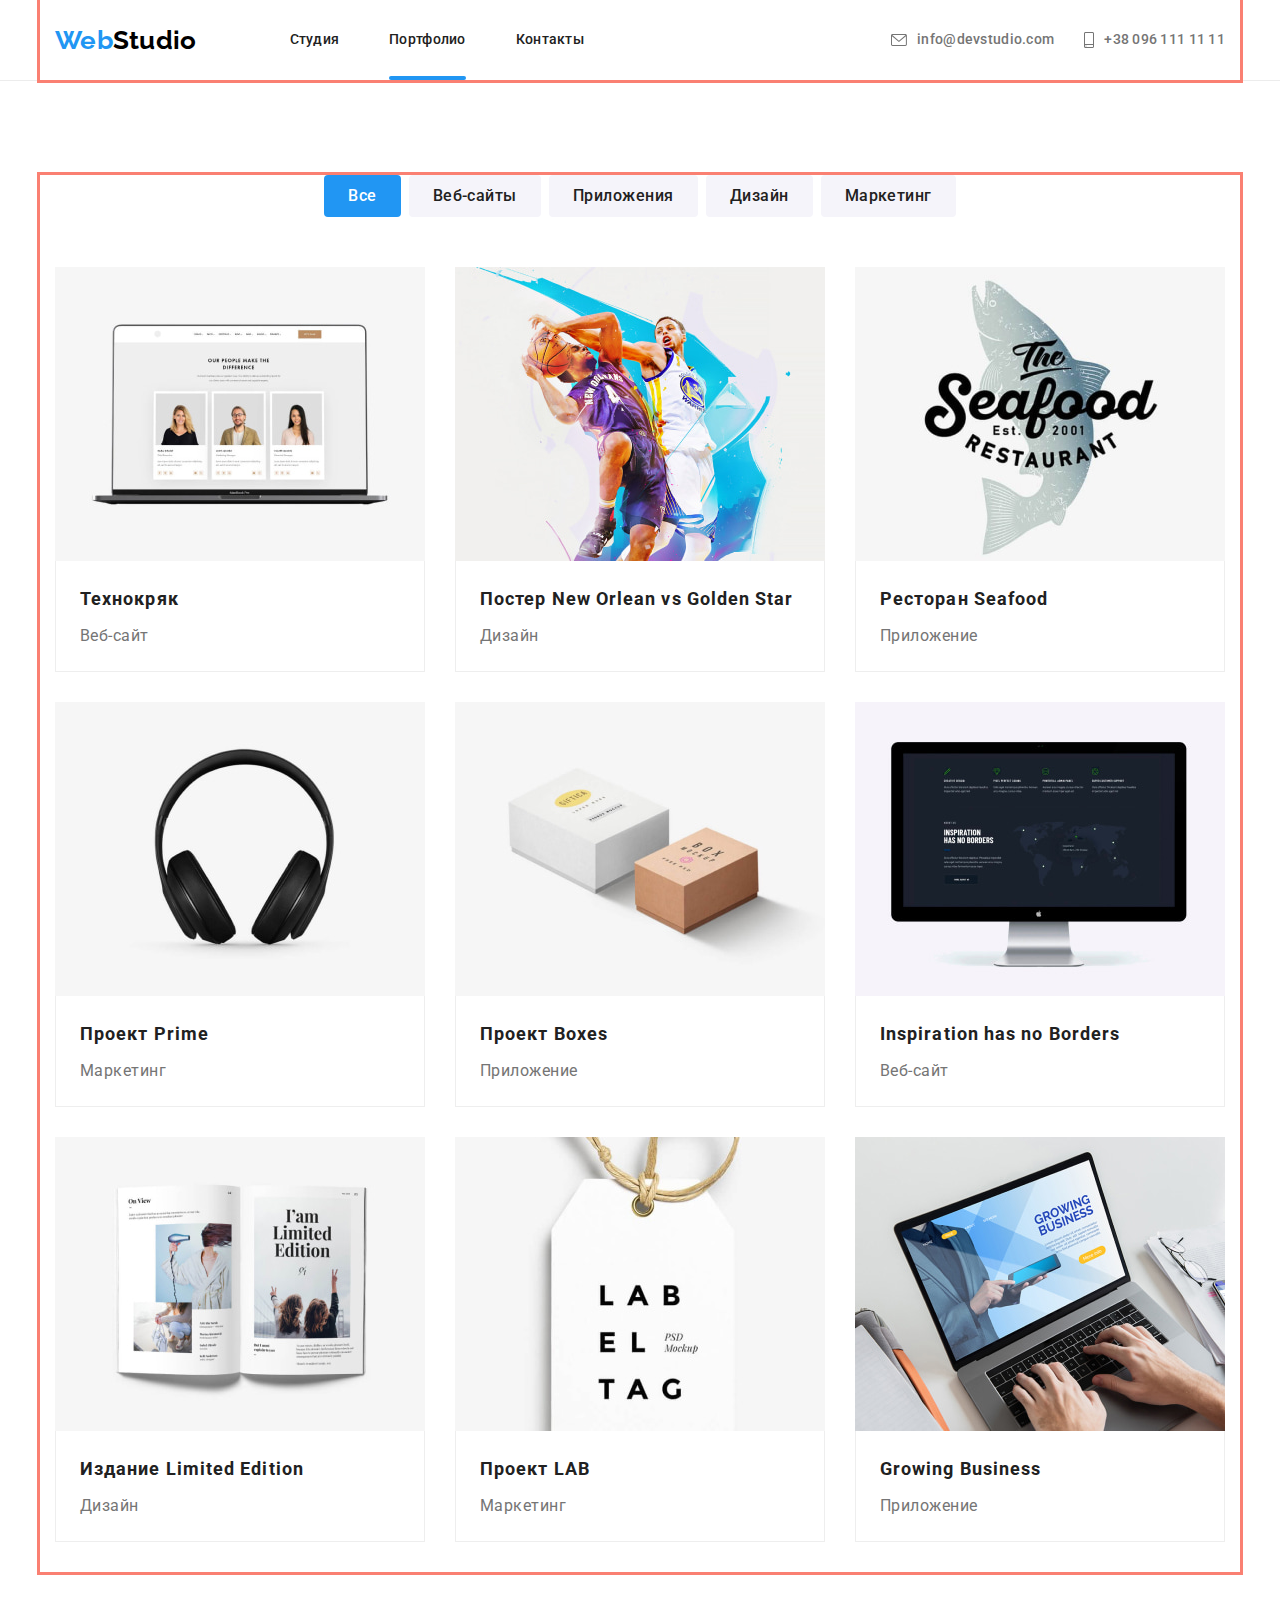
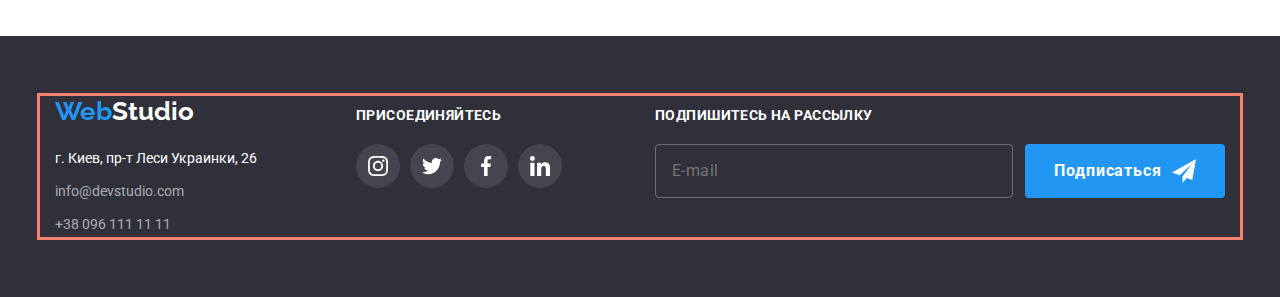
==== commit 37aaa339: "adaptive" ====
--- a/portfolio.html
+++ b/portfolio.html
@@ -80,7 +80,22 @@
                     <li class="port-item">
                         <a href="#" class="port-link">
                             <div class="port-text-position">
-                                <img src="./images/portfolio1.jpg" alt="Ноутбук с карточками" width="370">
+                                <picture>
+                                    <source srcset="
+                                                        ./images/portfolio/mobile/portfolio-1-480.jpg   1x,
+                                                        ./images/portfolio/mobile/portfolio-1-480@2.jpg 2x"
+                                        media="(max-width: 767px)" />
+                                    <source srcset="
+                                                        ./images/portfolio/tablet/portfolio-1-768.jpg   1x,
+                                                        ./images/portfolio/tablet/portfolio-1-768@2.jpg 2x"
+                                        media="(max-width: 1199px)" />
+                                    <source srcset="
+                                                        ./images/portfolio/portfolio-1-1200.jpg   1x,
+                                                        ./images/portfolio/portfolio-1-1200@2.jpg 2x"
+                                        media="(min-width: 1200px)" />
+                                    <img src="./images/portfolio/portfolio-1-1200.jpg"
+                                        alt="Ноутбук с отображённым сайтом" sizes="100 vw" />
+                                </picture>
                                 <p class="port-text-item">Ресурс предлагает комплексные предложения с разным уровнем
                                     функционала и сервисов. Все это позволит посетителю получить
                                     исчерпывающие сведения о компании или частном лице.</p>
@@ -95,7 +110,22 @@
                     <li class="port-item">
                         <a href="#" class="port-link">
                             <div class="port-text-position">
-                                <img src="./images/portfolio2.jpg" alt="Баскетболисты" width="370">
+                                <picture>
+                                    <source srcset="
+                                                        ./images/portfolio/mobile/portfolio-2-480.jpg   1x,
+                                                        ./images/portfolio/mobile/portfolio-2-480@2.jpg 2x"
+                                        media="(max-width: 767px)" />
+                                    <source srcset="
+                                                        ./images/portfolio/tablet/portfolio-2-768.jpg   1x,
+                                                        ./images/portfolio/tablet/portfolio-2-768@2.jpg 2x"
+                                        media="(max-width: 1199px)" />
+                                    <source srcset="
+                                                        ./images/portfolio/portfolio-2-1200.jpg   1x,
+                                                        ./images/portfolio/portfolio-2-1200@2.jpg 2x"
+                                        media="(min-width: 1200px)" />
+                                    <img src="./images/portfolio/portfolio-2-1200.jpg"
+                                        alt="Постер с игроками в баскетбол" sizes="100 vw" />
+                                </picture>
                                 <p class="port-text-item">Lorem ipsum dolor sit amet consectetur, adipisicing elit.
                                     Numquam quod inventore placeat atque, beatae dolores error ab non unde impedit
                                     corrupti laborum quaerat nisi quidem sint! Asperiores.</p>
@@ -110,7 +140,22 @@
                     <li class="port-item">
                         <a href="#" class="port-link">
                             <div class="port-text-position">
-                                <img src="./images/portfolio3.jpg" alt="Логотип Ресторан Seafood" width="370">
+                                <picture>
+                                    <source srcset="
+                                                        ./images/portfolio/mobile/portfolio-3-480.jpg   1x,
+                                                        ./images/portfolio/mobile/portfolio-3-480@2.jpg 2x"
+                                        media="(max-width: 767px)" />
+                                    <source srcset="
+                                                                    ./images/portfolio/tablet/portfolio-3-768.jpg   1x,
+                                                        ./images/portfolio/tablet/portfolio-3-768@2.jpg 2x"
+                                        media="(max-width: 1199px)" />
+                                    <source srcset="
+                                                        ./images/portfolio/portfolio-3-1200.jpg   1x,
+                                                        ./images/portfolio/portfolio-3-1200@2.jpg 2 "
+                                        media="(min-width: 1200px)" />
+                                    <img src="./images/portfolio/portfolio-3-1200.jpg"
+                                        alt="Логотип ресторана морской еды" sizes="100 vw" />
+                                </picture>
                                 <p class="port-text-item">Lorem ipsum dolor sit amet consectetur adipisicing elit.
                                     Voluptatum neque iste, quam possimus tempore ipsum laborum nisi repellendus ea
                                     maiores laudantium?</p>
@@ -125,7 +170,21 @@
                     <li class="port-item">
                         <a href="#" class="port-link">
                             <div class="port-text-position">
-                                <img src="./images/portfolio4.jpg" alt="Наушники" width="370">
+                                <picture>
+                                    <source srcset="
+                                                        ./images/portfolio/mobile/portfolio-4-480.jpg   1x,
+                                                        ./images/portfolio/mobile/portfolio-4-480@2.jpg 2x "
+                                        media="(max-width: 767px)" />
+                                    <source srcset="
+                                                        ./images/portfolio/tablet/portfolio-4-768.jpg   1x,
+                                                        ./images/portfolio/tablet/portfolio-4-768@2.jpg 2x "
+                                        media="(max-width: 1199px)" />
+                                    <source srcset="
+                                                        ./images/portfolio/portfolio-4-1200.jpg   1x,
+                                                        ./images/portfolio/portfolio-4-1200@2.jpg 2x"
+                                        media="(min-width: 1200px)" />
+                                    <img src="./images/portfolio/portfolio-4-1200.jpg" alt="Наушники" sizes="100 vw" />
+                                </picture>
                                 <p class="port-text-item">Lorem ipsum dolor sit amet consectetur adipisicing elit.
                                     Repellendus nobis quia culpa, vero fugit nam delectus quasi suscipit aspernatur quo,
                                     iure at? In?</p>
@@ -140,7 +199,22 @@
                     <li class="port-item">
                         <a href="#" class="port-link">
                             <div class="port-text-position">
-                                <img src="./images/portfolio5.jpg" alt="Коробки" width="370">
+                                <picture>
+                                    <source srcset="
+                                                        ./images/portfolio/mobile/portfolio-5-480.jpg   1x,
+                                                        ./images/portfolio/mobile/portfolio-5-480@2.jpg 2x "
+                                        media="(max-width: 767px)" />
+                                    <source srcset="
+                                                        ./images/portfolio/tablet/portfolio-5-768.jpg   1x,
+                                                        ./images/portfolio/tablet/portfolio-5-768@2.jpg 2x "
+                                        media="(max-width: 1199px)" />
+                                    <source srcset="
+                                                        ./images/portfolio/portfolio-5-1200.jpg   1x,
+                                                        ./images/portfolio/portfolio-5-1200@2.jpg 2x"
+                                        media="(min-width: 1200px)" />
+                                    <img src="./images/portfolio/portfolio-5-1200.jpg" alt="Коробки разных видов"
+                                        sizes="100 vw" />
+                                </picture>
                                 <p class="port-text-item">Lorem ipsum dolor sit, amet consectetur adipisicing elit.
                                     Labore perspiciatis perferendis beatae quidem eveniet asperiores..</p>
                             </div>
@@ -154,7 +228,22 @@
                     <li class="port-item">
                         <a href="#" class="port-link">
                             <div class="port-text-position">
-                                <img src="./images/portfolio6.jpg" alt="Монитор" width="370">
+                                <picture>
+                                    <source srcset="
+                                                        ./images/portfolio/mobile/portfolio-6-480.jpg   1x,
+                                                        ./images/portfolio/mobile/portfolio-6-480@2.jpg 2 "
+                                        media="(max-width: 767px)" />
+                                    <source srcset="
+                                                        ./images/portfolio/tablet/portfolio-6-768.jpg   1x,
+                                                        ./images/portfolio/tablet/portfolio-6-768@2.jpg 2"
+                                        media="(max-width: 1199px)" />
+                                    <source srcset="
+                                                        ./images/portfolio/portfolio-6-1200.jpg   1x,
+                                                        ./images/portfolio/portfolio-6-1200@2.jpg 2 "
+                                        media="(min-width: 1200px)" />
+                                    <img src="./images/portfolio/portfolio-6-1200.jpg"
+                                        alt="Сайт проекта Вдохновение не имеет границ" sizes="100 vw" />
+                                </picture>
                                 <p class="port-text-item">Lorem ipsum dolor sit amet consectetur adipisicing elit.
                                     Inventore doloribus modi debitis repellat eum, facilis reprehenderit, cupiditate
                                     illo est culpa, voluptate similique!</p>
@@ -169,7 +258,22 @@
                     <li class="port-item">
                         <a href="#" class="port-link">
                             <div class="port-text-position">
-                                <img src="./images/portfolio7.jpg" alt="Разворот журнала" width="370">
+                                <picture>
+                                    <source srcset="
+                                                        ./images/portfolio/mobile/portfolio-7-480.jpg   1x,
+                                                        ./images/portfolio/mobile/portfolio-7-480@2.jpg 2x "
+                                        media="(max-width: 767px)" />
+                                    <source srcset="
+                                                        ./images/portfolio/tablet/portfolio-7-768.jpg   1x,
+                                                        ./images/portfolio/tablet/portfolio-7-768@2.jpg 2x"
+                                        media="(max-width: 1199px)" />
+                                    <source srcset="
+                                                        ./images/portfolio/portfolio-7-1200.jpg   1x,
+                                                        ./images/portfolio/portfolio-7-1200@2.jpg 2x"
+                                        media="(min-width: 1200px)" />
+                                    <img src="./images/portfolio/portfolio-7-1200.jpg"
+                                        alt="Книга с названием Ограниченое издание" sizes="100 vw" />
+                                </picture>
                                 <p class="port-text-item">Lorem ipsum dolor, sit amet consectetur adipisicing elit.
                                     Incidunt molestiae porro ut numquam ea! Qui aut nulla dolorum eligendi eum?.</p>
                             </div>
@@ -183,7 +287,22 @@
                     <li class="port-item">
                         <a href="#" class="port-link">
                             <div class="port-text-position">
-                                <img src="./images/portfolio8.jpg" alt="Ярлык с надписью " width="370">
+                                <picture>
+                                    <source srcset="
+                                                        ./images/portfolio/mobile/portfolio-8-480.jpg   1x,
+                                                        ./images/portfolio/mobile/portfolio-8-480@2.jpg 2x"
+                                        media="(max-width: 767px)" />
+                                    <source srcset="
+                                                        ./images/portfolio/tablet/portfolio-8-768.jpg   1x,
+                                                        ./images/portfolio/tablet/portfolio-8-768@2.jpg 2x"
+                                        media="(max-width: 1199px)" />
+                                    <source srcset="
+                                                        ./images/portfolio/portfolio-8-1200.jpg   1x,
+                                                        ./images/portfolio/portfolio-8-1200@2.jpg 2x"
+                                        media="(min-width: 1200px)" />
+                                    <img src="./images/portfolio/portfolio-8-1200.jpg"
+                                        alt="Бирка с названием проекта ЛАБ" sizes="100 vw" />
+                                </picture>
                                 <p class="port-text-item">Lorem, ipsum dolor sit amet consectetur adipisicing elit.
                                     Dolorum impedit aliquid officiis numquam magnam facere maiores eaque. Modi eum
                                     laborum dolores nam itaque tempora aspernatur.</p>
@@ -198,8 +317,22 @@
                     <li class="port-item">
                         <a href="#" class="port-link">
                             <div class="port-text-position">
-                                <img src="./images/portfolio9.jpg" alt="Руки человека на клавиатуре ноутбука"
-                                    width="370">
+                                <picture>
+                                    <source srcset="
+                                                        ./images/portfolio/mobile/portfolio-9-480.jpg   1x,
+                                                        ./images/portfolio/mobile/portfolio-9-480@2.jpg 2x"
+                                        media="(max-width: 767px)" />
+                                    <source srcset="
+                                                        ./images/portfolio/tablet/portfolio-9-768.jpg   1x,
+                                                        ./images/portfolio/tablet/portfolio-9-768@2.jpg 2x"
+                                        media="(max-width: 1199px)" />
+                                    <source srcset="
+                                                        ./images/portfolio/portfolio-9-1200.jpg   1x,
+                                                        ./images/portfolio/portfolio-9-1200@2.jpg 2x"
+                                        media="(min-width: 1200px)" />
+                                    <img src="./images/portfolio/portfolio-9-1200.jpg"
+                                        alt="Человек работает за ноутбуком в приложении" sizes="100 vw" />
+                                </picture>
                                 <p class="port-text-item">Lorem ipsum dolor sit amet consectetur adipisicing elit.
                                     Obcaecati, a quas dicta repudiandae consequuntur expedita possimus ratione eaque
                                     placeat deserunt sit repellat id dolore unde, provident fugiat, iusto quisquam illo!
--- a/css/main.min.css
+++ b/css/main.min.css
@@ -1 +1 @@
-:root{--logo-text-font: "Raleway", sans-serif;--primary-font: "Roboto", sans-serif;--primary-letter-spacing: 0.03em;--portfolio-bgc-hover: rgba(33, 150, 243, 0.9);--nohover-navlink-color: #212121;--hover-cont-link: #2196f3;--primary-text-color: #757575;--communication-color: rgba(255, 255, 255, 0.6);--button-text-color: #ffffff;--title-text-color: #212121;--accent-bg-color: #ffffff;--hero-bg-color: #c4c4c4;--team-section-bgcolor: #f5f4fa;--team-social-link: #afb1b8;--team-social-link-hover: #ffffff;--team-soc-bg-hover: #2196f3;--customers-color: #afb1b8;--customers-hover-color: #2196f3;--footer-title: #ffffff;--fsocial-icon-color: #ffffff;--fsocial-link-hover: #2196f3;--text-color-white: #ffffff;--social-link-fill: #ffffff;--fsocial-link-fill: #ffffff;--backdrop-bgc: rgba(0, 0, 0, 0.2);--white-bgc: #ffffff;--blue-bgc: #2196f3;--form-order-focus-fill: #2196f3;--border-form-color: #2196f3;--card-set-gap: 30px;--animation-transition: 250ms cubic-bezier(0.4, 0, 0.2, 1)}h1,h2,h3,h4,h5,h6,p,ul{margin:0;padding:0}img{display:block;max-width:100%}body{background-color:var(--accent-bg-color);font-family:var(--primary-font);color:var(--primary-text-color)}a{text-decoration:none}ul,li{list-style:none}input,textarea{outline:none}.title-section{font-weight:700;font-size:36px;line-height:1.17;text-align:center;letter-spacing:var(--primary-letter-spacing)}.button{font-family:inherit;cursor:pointer;border-color:rgba(0,0,0,0);border-radius:4px;color:var(--button-text-color);background-color:var(--blue-bgc)}.container{width:1200px;margin:0 auto;padding-left:15px;padding-right:15px}.section{padding-top:94px;padding-bottom:94px}.visually-hidden{position:absolute;width:1px;height:1px;margin:-1px;border:0;padding:0;white-space:nowrap;-webkit-clip-path:inset(100%);clip-path:inset(100%);clip:rect(0 0 0 0);overflow:hidden}.nav__link--current:visited{color:var(--hover-cont-link)}.head-site{font-weight:500;font-size:14px;line-height:1.14;letter-spacing:.02em;border-bottom:1px solid #ececec}.head-site__container{min-height:80px;display:-webkit-box;display:-ms-flexbox;display:flex;-webkit-box-pack:justify;-ms-flex-pack:justify;justify-content:space-between;-webkit-box-align:center;-ms-flex-align:center;align-items:center}.nav{display:-webkit-box;display:-ms-flexbox;display:flex;-webkit-box-align:center;-ms-flex-align:center;align-items:center}.nav__list{display:-webkit-box;display:-ms-flexbox;display:flex;margin-left:93px}.nav__list .nav__item+.nav__item{margin-left:50px}.nav__link{display:block;padding-top:32px;padding-bottom:32px;font-weight:500;font-size:14px;line-height:1.14;letter-spacing:.02em;color:var(--nohover-navlink-color);-webkit-transition:color var(--animation-transition);transition:color var(--animation-transition)}.nav__link:hover,.nav__link:focus{color:var(--hover-cont-link)}.nav__link.nav__link--current:after{position:absolute;content:"";display:block;left:0;bottom:0;width:100%;height:4px;background-color:var(--hover-cont-link);border-radius:2px}.nav__item,.connect__item{position:relative}.connect{display:-webkit-box;display:-ms-flexbox;display:flex}.connect .connect__item+.connect__item{margin-left:30px}.connect__link{display:-webkit-box;display:-ms-flexbox;display:flex;-webkit-box-align:center;-ms-flex-align:center;align-items:center;padding-top:32px;padding-bottom:32px;color:var(--primary-text-color);-webkit-transition:color var(--animation-transition);transition:color var(--animation-transition)}.connect__link:hover,.connect__link:focus{color:var(--hover-cont-link)}.connect__item--email,.connect__item--smart{fill:currentColor;margin-right:10px}.footer{background-color:#2f303a;padding-top:60px;padding-bottom:60px}.footer .container{display:-webkit-box;display:-ms-flexbox;display:flex;-webkit-box-align:baseline;-ms-flex-align:baseline;align-items:baseline}.address{font-style:normal;font-size:14px;line-height:1.71;color:#fff;margin-top:20px}.address-color{color:#fff;-webkit-transition:color var(--animation-transition);transition:color var(--animation-transition)}.address-color:hover,.address-color:focus{color:var(--hover-cont-link)}.footer-item+.footer-item{margin-top:9px}.footer-contacts{color:var(--communication-color);-webkit-transition:color var(--animation-transition);transition:color var(--animation-transition)}.footer-contacts:hover,.footer-contacts:focus{color:var(--hover-cont-link)}.primary-fsection{min-width:231px}.second-fsection{margin-left:70px}.footer-title{font-family:var(--primary-font);font-weight:700;font-size:14px;line-height:1.14;letter-spacing:var(--primary-letter-spacing);text-transform:uppercase;color:var(--footer-title);margin-bottom:20px}.footer-social{display:-webkit-box;display:-ms-flexbox;display:flex}.fsocial-list:nth-child(n+2){margin-left:10px}.fsocial-link{display:-webkit-box;display:-ms-flexbox;display:flex;-webkit-box-align:center;-ms-flex-align:center;align-items:center;-webkit-box-pack:center;-ms-flex-pack:center;justify-content:center;width:44px;height:44px;border-radius:50%;background:rgba(255,255,255,.1);-webkit-transition:background var(--animation-transition);transition:background var(--animation-transition)}.fsocial-link:hover,.fsocial-link:focus{background:var(--fsocial-link-hover)}.fsocial-icon{fill:var(--fsocial-icon-color)}.container-subscription{margin-left:93px}.form-title{margin-bottom:20px;text-transform:uppercase;font-weight:700;font-size:14px;line-height:1.14;letter-spacing:var(--primary-letter-spacing);color:var(--text-color-white)}.footer-form{display:-webkit-box;display:-ms-flexbox;display:flex}.footer-email-input{font-weight:400;font-size:16px;line-height:1.25;display:-webkit-box;display:-ms-flexbox;display:flex;-webkit-box-align:center;-ms-flex-align:center;align-items:center;letter-spacing:.03em;color:rgba(255,255,255,.6);width:358px;padding-left:16px;background-color:rgba(0,0,0,0);border:1px solid rgba(255,255,255,.3);border-radius:4px}.footer-btn-subscrib{display:-webkit-box;display:-ms-flexbox;display:flex;-webkit-box-pack:center;-ms-flex-pack:center;justify-content:center;-webkit-box-align:center;-ms-flex-align:center;align-items:center;padding-top:10px;padding-bottom:10px;margin-left:12px;min-width:200px;font-weight:700;font-size:16px;line-height:1.88;letter-spacing:.06em;color:var(--button-text-color);background-color:var(--blue-bgc)}.footer-form{display:-webkit-box;display:-ms-flexbox;display:flex}.footer-email-input{font-weight:400;font-size:16px;line-height:1.25;display:-webkit-box;display:-ms-flexbox;display:flex;-webkit-box-align:center;-ms-flex-align:center;align-items:center;letter-spacing:.03em;color:rgba(255,255,255,.6);width:358px;padding-left:16px;background-color:rgba(0,0,0,0);border:1px solid rgba(255,255,255,.3);border-radius:4px}.footer-email-input:focus{border:1px solid var(--blue-bgc)}.icon-subscribe{margin-left:10px;fill:var(--fsocial-link-fill)}.logo{font-family:var(--logo-text-font);font-weight:700;font-size:26px;line-height:1.19}.head-site__logo--web,.footer__logo--web{color:#2196f3}.head-site__logo{color:#000}.footer__logo{color:#fff}.hero{margin:0 auto;max-height:600px;max-width:1600px;padding-top:200px;padding-bottom:200px}.hero.overlay{background-position:center;background-size:cover;background-repeat:no-repeat;background-image:-webkit-gradient(linear, left top, right top, from(rgba(47, 48, 58, 0.4)), to(rgba(47, 48, 58, 0.4))),url(../images/Hero.jpg);background-image:linear-gradient(to right, rgba(47, 48, 58, 0.4), rgba(47, 48, 58, 0.4)),url(../images/Hero.jpg);background-color:var(--hero-bg-color)}.hero__container{width:696px;text-align:center}.hero__title{text-transform:uppercase;font-weight:900;font-size:44px;line-height:1.36;color:#fff}.primary-button{padding:10px 32px;margin-left:auto;margin-right:auto;margin-top:30px;background:#2196f3;font-weight:700;font-size:16px;line-height:1.9;letter-spacing:.06em;color:var(--button-text-color);-webkit-box-shadow:0px 3px 1px rgba(0,0,0,.1),0px 1px 2px rgba(0,0,0,.08),0px 2px 2px rgba(0,0,0,.12);box-shadow:0px 3px 1px rgba(0,0,0,.1),0px 1px 2px rgba(0,0,0,.08),0px 2px 2px rgba(0,0,0,.12);-webkit-transition:background var(--animation-transition);transition:background var(--animation-transition)}.primary-button:hover,.primary-button:focus{background:#188ce8}.backdrop{position:fixed;top:0;left:0;width:100%;height:100%;z-index:5;-webkit-transition:opacity var(--animation-transition),visibility var(--animation-transition);transition:opacity var(--animation-transition),visibility var(--animation-transition);background-color:var(--backdrop-bgc)}.backdrop.is-hidden{opacity:0;pointer-events:none;visibility:hidden}.modal-order{position:absolute;top:50%;left:50%;-webkit-transform:translate(-50%, -50%);transform:translate(-50%, -50%);min-width:528px;min-height:581px;padding:40px;background-color:var(--white-bgc);-webkit-box-shadow:0px 1px 3px rgba(0,0,0,.12),0px 1px 1px rgba(0,0,0,.14),0px 2px 1px rgba(0,0,0,.2);box-shadow:0px 1px 3px rgba(0,0,0,.12),0px 1px 1px rgba(0,0,0,.14),0px 2px 1px rgba(0,0,0,.2);border-radius:4px}.btn-close-modal{position:absolute;top:8px;right:8px;display:-webkit-box;display:-ms-flexbox;display:flex;-webkit-box-align:center;-ms-flex-align:center;align-items:center;-webkit-box-pack:center;-ms-flex-pack:center;justify-content:center;width:30px;height:30px;border:1px solid rgba(0,0,0,.1);border-radius:50%;background:rgba(0,0,0,0);cursor:pointer;fill:#000;-webkit-transition:fill var(--animation-transition);transition:fill var(--animation-transition)}.btn-close-modal:hover,.btn-close-modal:focus{fill:var(--form-order-focus-fill)}.form-modal-order{display:-webkit-box;display:-ms-flexbox;display:flex;-webkit-box-orient:vertical;-webkit-box-direction:normal;-ms-flex-direction:column;flex-direction:column}.title-form{margin-bottom:12px;font-weight:bold;font-size:20px;line-height:1.15;text-align:center;letter-spacing:var(--primary-letter-spacing);color:var(--title-text-color)}.comment-box{margin-bottom:20px}.form-field{position:relative;margin-bottom:10px}.svg-form{position:absolute;top:52%;left:12px;-webkit-transform:translateY(-50%);transform:translateY(-50%);-webkit-transition:fill var(--animation-transition);transition:fill var(--animation-transition)}.input-form-order{padding-top:11px;padding-right:12px;padding-bottom:11px;padding-left:12px;width:100%;border:1px solid rgba(33,33,33,.2);border-radius:4px;resize:none;-webkit-transition:border var(--animation-transition);transition:border var(--animation-transition)}.input-form-order:not(:last-child){padding-left:42px}.input-form-order:focus{border:1px solid #2196f3}.input-form-order:focus~.svg-form{fill:var(--form-order-focus-fill)}.name-input-order{display:block;text-align:start;margin-bottom:4px;font-weight:400;font-size:12px;line-height:1.17;letter-spacing:.01em}.text-checkbox-order{display:-webkit-box;display:-ms-flexbox;display:flex;-webkit-box-pack:center;-ms-flex-pack:center;justify-content:center;-webkit-box-align:center;-ms-flex-align:center;align-items:center;margin-left:12px;margin-right:12px;margin-bottom:30px;font-weight:400;font-size:14px;line-height:1.71;letter-spacing:var(--primary-letter-spacing)}.checkbox-policy{-webkit-appearance:none;-moz-appearance:none;appearance:none;position:absolute}.checkbox-policy:checked+.svg-checkbox{border-color:rgba(0,0,0,0);background-color:var(--blue-bgc);background-image:url(../images/icon-check.svg);background-size:contain;background-origin:border-box}.checkbox-policy:focus+.svg-checkbox{border-color:var(--blue-bgc)}.svg-checkbox{display:inline-block;width:16px;height:15px;border:2px solid #212121;border-radius:4px;margin-right:7px;-webkit-transition:border-color var(--animation-transition),background-color var(--animation-transition),background-image var(--animation-transition);transition:border-color var(--animation-transition),background-color var(--animation-transition),background-image var(--animation-transition)}.link-policy{text-decoration:underline;color:var(--hover-cont-link)}.btn-modal-form-order{width:200px;padding-top:10px;padding-right:55px;padding-bottom:10px;padding-left:55px;margin-right:auto;margin-left:auto;font-weight:700;font-size:16px;line-height:1.89;letter-spacing:.06em;-webkit-transition:background-color var(--animation-transition);transition:background-color var(--animation-transition)}.btn-modal-form-order:hover,.btn-modal-form-order:focus{background-color:#188ce8}.filter{display:-webkit-box;display:-ms-flexbox;display:flex;-webkit-box-align:center;-ms-flex-align:center;align-items:center;-webkit-box-pack:center;-ms-flex-pack:center;justify-content:center;margin-bottom:50px}.filter__item+.filter__item{margin-left:8px}.filter__button{font-weight:500;font-size:16px;line-height:1.63;text-align:center;letter-spacing:var(--primary-letter-spacing);color:var(--title-text-color);background-color:#f5f4fa;padding:6px 22px;-webkit-transition:background-color var(--animation-transition),color var(--animation-transition),-webkit-box-shadow var(--animation-transition);transition:background-color var(--animation-transition),color var(--animation-transition),-webkit-box-shadow var(--animation-transition);transition:box-shadow var(--animation-transition),background-color var(--animation-transition),color var(--animation-transition);transition:box-shadow var(--animation-transition),background-color var(--animation-transition),color var(--animation-transition),-webkit-box-shadow var(--animation-transition)}.filter__button:hover,.filter__button:focus{color:var(--button-text-color);background-color:#2196f3;-webkit-box-shadow:0px 3px 1px rgba(0,0,0,.1),0px 1px 2px rgba(0,0,0,.08),0px 2px 2px rgba(0,0,0,.12);box-shadow:0px 3px 1px rgba(0,0,0,.1),0px 1px 2px rgba(0,0,0,.08),0px 2px 2px rgba(0,0,0,.12)}.filter__button--current{color:var(--button-text-color);background-color:#2196f3}.port-list{display:-webkit-box;display:-ms-flexbox;display:flex;-ms-flex-wrap:wrap;flex-wrap:wrap;margin-left:calc(-1*var(--card-set-gap));margin-bottom:calc(-1*var(--card-set-gap))}.port-link{margin-left:var(--card-set-gap);margin-bottom:var(--card-set-gap);-ms-flex-preferred-size:calc(33.3333333333% - var(--card-set-gap));flex-basis:calc(33.3333333333% - var(--card-set-gap));cursor:pointer;display:block;-webkit-transition:-webkit-box-shadow var(--animation-transition);transition:-webkit-box-shadow var(--animation-transition);transition:box-shadow var(--animation-transition);transition:box-shadow var(--animation-transition), -webkit-box-shadow var(--animation-transition)}.port-link:hover,.port-link:focus{-webkit-box-shadow:0px 1px 1px rgba(0,0,0,.12),0px 4px 4px rgba(0,0,0,.06),1px 4px 6px rgba(0,0,0,.16);box-shadow:0px 1px 1px rgba(0,0,0,.12),0px 4px 4px rgba(0,0,0,.06),1px 4px 6px rgba(0,0,0,.16)}.port-link:hover .port-text-item,.port-link:focus .port-text-item{opacity:1;-webkit-transform:translateY(0);transform:translateY(0)}.port-title{font-weight:700;font-size:18px;line-height:2;letter-spacing:.06em;color:var(--title-text-color)}.port-text{margin-top:4px;font-size:16px;line-height:1.88;letter-spacing:var(--primary-letter-spacing);color:var(--primary-text-color)}.port-wraper{border-right:1px solid #eee;border-bottom:1px solid #eee;border-left:1px solid #eee;padding:20px 24px}.port-text-position{position:relative;overflow:hidden}.port-text-item{display:block;width:100%;height:100%;overflow:auto;padding-top:63px;padding-right:24px;padding-bottom:63px;padding-left:24px;position:absolute;top:0;left:0;-webkit-transform:translateY(100%);transform:translateY(100%);-webkit-transition:opacity var(--animation-transition),-webkit-transform var(--animation-transition);transition:opacity var(--animation-transition),-webkit-transform var(--animation-transition);transition:transform var(--animation-transition),opacity var(--animation-transition);transition:transform var(--animation-transition),opacity var(--animation-transition),-webkit-transform var(--animation-transition);background-color:var(--portfolio-bgc-hover);font-size:18px;line-height:1.56;letter-spacing:var(--primary-letter-spacing);color:var(--text-color-white);opacity:0}.about{padding-bottom:0px}.about__list{display:-webkit-box;display:-ms-flexbox;display:flex}.about__item{width:270px}.about__item+.about__item{margin-left:30px}.about__svg{display:-webkit-box;display:-ms-flexbox;display:flex;min-width:270px;min-height:120px;-webkit-box-pack:center;-ms-flex-pack:center;justify-content:center;-webkit-box-align:center;-ms-flex-align:center;align-items:center;background-color:#f5f4fa;margin-bottom:30px}.about__title{font-weight:700;font-size:14px;line-height:1.14;letter-spacing:var(--primary-letter-spacing);text-transform:uppercase;color:var(--title-text-color);margin-bottom:10px}.about__text{font-size:14px;line-height:1.71}.service__title{color:var(--title-text-color);margin-bottom:50px}.service__list{display:-webkit-box;display:-ms-flexbox;display:flex}.service__item+.service__item{margin-left:30px}.service__card{position:relative}.servise__text-position{position:absolute;left:0;bottom:0;display:-webkit-box;display:-ms-flexbox;display:flex;width:100%;padding-top:27px;padding-bottom:27px;-webkit-box-pack:center;-ms-flex-pack:center;justify-content:center;-webkit-box-align:center;-ms-flex-align:center;align-items:center;color:#fff;background-color:rgba(47,48,58,.8)}.servise__text{font-weight:700;font-size:14px;line-height:1.14;text-align:center;letter-spacing:var(--primary-letter-spacing);text-transform:uppercase}.team{text-align:center;background-color:var(--team-section-bgcolor)}.team-title{margin-bottom:50px;color:var(--title-text-color)}.team-list{display:-webkit-box;display:-ms-flexbox;display:flex}.team-item{background:#fff;-webkit-box-shadow:0px 1px 3px rgba(0,0,0,.12),0px 1px 1px rgba(0,0,0,.14),0px 2px 1px rgba(0,0,0,.2);box-shadow:0px 1px 3px rgba(0,0,0,.12),0px 1px 1px rgba(0,0,0,.14),0px 2px 1px rgba(0,0,0,.2);border-radius:0px 0px 4px 4px}.team-item+.team-item{margin-left:30px}.team-wraper{padding-top:30px;padding-bottom:30px}.team-name{font-weight:500;font-size:16px;line-height:1.19;letter-spacing:var(--primary-letter-spacing);color:var(--title-text-color)}.team-prof{font-size:16px;line-height:1.19;text-align:center;letter-spacing:var(--primary-letter-spacing);margin-top:10px}.team-icon{display:-webkit-box;display:-ms-flexbox;display:flex;-webkit-box-pack:center;-ms-flex-pack:center;justify-content:center;margin-top:16px}.icon-list:nth-child(n+2){margin-left:10px}.team-link{display:-webkit-box;display:-ms-flexbox;display:flex;-webkit-box-align:center;-ms-flex-align:center;align-items:center;-webkit-box-pack:center;-ms-flex-pack:center;justify-content:center;width:44px;height:44px;border-radius:50%;color:var(--team-social-link);-webkit-transition:color var(--animation-transition),background var(--animation-transition);transition:color var(--animation-transition),background var(--animation-transition)}.team-link:hover,.team-link:focus{background-color:var(--team-soc-bg-hover);color:var(--team-social-link-hover)}.team-social-icon{fill:currentColor}.customers__title{margin-bottom:50px;color:var(--title-text-color)}.customers__list{display:-webkit-box;display:-ms-flexbox;display:flex}.customers__item:nth-child(n+2){margin-left:var(--card-set-gap)}.customers__link{display:-webkit-box;display:-ms-flexbox;display:flex;-webkit-box-align:center;-ms-flex-align:center;align-items:center;-webkit-box-pack:center;-ms-flex-pack:center;justify-content:center;width:170px;height:92px;border:1px solid var(--customers-color);border-radius:4px;color:var(--customers-color);-webkit-transition:color var(--animation-transition),border var(--animation-transition);transition:color var(--animation-transition),border var(--animation-transition)}.customers__link:hover,.customers__link:focus{border:1px solid var(--customers-hover-color);color:var(--customers-hover-color)}.customers__svg{width:106px;height:60px;fill:currentColor}/*# sourceMappingURL=main.min.css.map */+:root{--logo-text-font: "Raleway", sans-serif;--primary-font: "Roboto", sans-serif;--primary-letter-spacing: 0.03em;--portfolio-bgc-hover: rgba(33, 150, 243, 0.9);--nohover-navlink-color: #212121;--hover-cont-link: #2196f3;--primary-text-color: #757575;--communication-color: rgba(255, 255, 255, 0.6);--button-text-color: #ffffff;--title-text-color: #212121;--accent-bg-color: #ffffff;--hero-bg-color: #c4c4c4;--team-section-bgcolor: #f5f4fa;--team-social-link: #afb1b8;--team-social-link-hover: #ffffff;--team-soc-bg-hover: #2196f3;--customers-color: #afb1b8;--customers-hover-color: #2196f3;--footer-title: #ffffff;--fsocial-icon-color: #ffffff;--fsocial-link-hover: #2196f3;--text-color-white: #ffffff;--social-link-fill: #ffffff;--fsocial-link-fill: #ffffff;--backdrop-bgc: rgba(0, 0, 0, 0.2);--white-bgc: #ffffff;--blue-bgc: #2196f3;--form-order-focus-fill: #2196f3;--border-form-color: #2196f3;--card-set-gap: 30px;--animation-transition: 250ms cubic-bezier(0.4, 0, 0.2, 1)}h1,h2,h3,h4,h5,h6,p,ul{margin:0;padding:0}img{display:block;max-width:100%}body{background-color:var(--accent-bg-color);font-family:var(--primary-font);color:var(--primary-text-color)}a{text-decoration:none}ul,li{list-style:none}input,textarea{outline:none}.title-section{font-weight:700;font-size:36px;line-height:1.17;text-align:center;letter-spacing:var(--primary-letter-spacing)}.button{font-family:inherit;cursor:pointer;border-color:rgba(0,0,0,0);border-radius:4px;color:var(--button-text-color);background-color:var(--blue-bgc)}.container{outline:3px solid salmon;width:1200px;margin:0 auto;padding-left:15px;padding-right:15px}@media screen and (min-width: 480px){.container{width:480px}}@media screen and (min-width: 768px){.container{width:768px}}@media screen and (min-width: 1200px){.container{width:1200px}}@media screen and (max-width: 479px),(min-width: 480px){.section{padding-top:60px;padding-bottom:60px}}@media screen and (min-width: 1200px){.section{padding-top:94px;padding-bottom:94px}}.visually-hidden{position:absolute;width:1px;height:1px;margin:-1px;border:0;padding:0;white-space:nowrap;-webkit-clip-path:inset(100%);clip-path:inset(100%);clip:rect(0 0 0 0);overflow:hidden}.nav__link--current:visited{color:var(--hover-cont-link)}.head-site{font-weight:500;font-size:14px;line-height:1.14;letter-spacing:.02em;border-bottom:1px solid #ececec}.head-site__container{min-height:80px;display:-webkit-box;display:-ms-flexbox;display:flex;-webkit-box-pack:justify;-ms-flex-pack:justify;justify-content:space-between;-webkit-box-align:center;-ms-flex-align:center;align-items:center}.nav{display:-webkit-box;display:-ms-flexbox;display:flex;-webkit-box-align:center;-ms-flex-align:center;align-items:center}.nav__list{display:-webkit-box;display:-ms-flexbox;display:flex;margin-left:93px}.nav__list .nav__item+.nav__item{margin-left:50px}.nav__link{display:block;padding-top:32px;padding-bottom:32px;font-weight:500;font-size:14px;line-height:1.14;letter-spacing:.02em;color:var(--nohover-navlink-color);-webkit-transition:color var(--animation-transition);transition:color var(--animation-transition)}.nav__link:hover,.nav__link:focus{color:var(--hover-cont-link)}.nav__link.nav__link--current:after{position:absolute;content:"";display:block;left:0;bottom:0;width:100%;height:4px;background-color:var(--hover-cont-link);border-radius:2px}.nav__item,.connect__item{position:relative}.connect{display:-webkit-box;display:-ms-flexbox;display:flex}.connect .connect__item+.connect__item{margin-left:30px}.connect__link{display:-webkit-box;display:-ms-flexbox;display:flex;-webkit-box-align:center;-ms-flex-align:center;align-items:center;padding-top:32px;padding-bottom:32px;color:var(--primary-text-color);-webkit-transition:color var(--animation-transition);transition:color var(--animation-transition)}.connect__link:hover,.connect__link:focus{color:var(--hover-cont-link)}.connect__item--email,.connect__item--smart{fill:currentColor;margin-right:10px}.footer{background-color:#2f303a;padding-top:60px;padding-bottom:60px}.footer .container{display:-webkit-box;display:-ms-flexbox;display:flex;-webkit-box-align:baseline;-ms-flex-align:baseline;align-items:baseline}.address{font-style:normal;font-size:14px;line-height:1.71;color:#fff;margin-top:20px}.address-color{color:#fff;-webkit-transition:color var(--animation-transition);transition:color var(--animation-transition)}.address-color:hover,.address-color:focus{color:var(--hover-cont-link)}.footer-item+.footer-item{margin-top:9px}.footer-contacts{color:var(--communication-color);-webkit-transition:color var(--animation-transition);transition:color var(--animation-transition)}.footer-contacts:hover,.footer-contacts:focus{color:var(--hover-cont-link)}.primary-fsection{min-width:231px}.second-fsection{margin-left:70px}.footer-title{font-family:var(--primary-font);font-weight:700;font-size:14px;line-height:1.14;letter-spacing:var(--primary-letter-spacing);text-transform:uppercase;color:var(--footer-title);margin-bottom:20px}.footer-social{display:-webkit-box;display:-ms-flexbox;display:flex}.fsocial-list:nth-child(n+2){margin-left:10px}.fsocial-link{display:-webkit-box;display:-ms-flexbox;display:flex;-webkit-box-align:center;-ms-flex-align:center;align-items:center;-webkit-box-pack:center;-ms-flex-pack:center;justify-content:center;width:44px;height:44px;border-radius:50%;background:rgba(255,255,255,.1);-webkit-transition:background var(--animation-transition);transition:background var(--animation-transition)}.fsocial-link:hover,.fsocial-link:focus{background:var(--fsocial-link-hover)}.fsocial-icon{fill:var(--fsocial-icon-color)}.container-subscription{margin-left:93px}.form-title{margin-bottom:20px;text-transform:uppercase;font-weight:700;font-size:14px;line-height:1.14;letter-spacing:var(--primary-letter-spacing);color:var(--text-color-white)}.footer-form{display:-webkit-box;display:-ms-flexbox;display:flex}.footer-email-input{font-weight:400;font-size:16px;line-height:1.25;display:-webkit-box;display:-ms-flexbox;display:flex;-webkit-box-align:center;-ms-flex-align:center;align-items:center;letter-spacing:.03em;color:rgba(255,255,255,.6);width:358px;padding-left:16px;background-color:rgba(0,0,0,0);border:1px solid rgba(255,255,255,.3);border-radius:4px}.footer-btn-subscrib{display:-webkit-box;display:-ms-flexbox;display:flex;-webkit-box-pack:center;-ms-flex-pack:center;justify-content:center;-webkit-box-align:center;-ms-flex-align:center;align-items:center;padding-top:10px;padding-bottom:10px;margin-left:12px;min-width:200px;font-weight:700;font-size:16px;line-height:1.88;letter-spacing:.06em;color:var(--button-text-color);background-color:var(--blue-bgc)}.footer-form{display:-webkit-box;display:-ms-flexbox;display:flex}.footer-email-input{font-weight:400;font-size:16px;line-height:1.25;display:-webkit-box;display:-ms-flexbox;display:flex;-webkit-box-align:center;-ms-flex-align:center;align-items:center;letter-spacing:.03em;color:rgba(255,255,255,.6);width:358px;padding-left:16px;background-color:rgba(0,0,0,0);border:1px solid rgba(255,255,255,.3);border-radius:4px}.footer-email-input:focus{border:1px solid var(--blue-bgc)}.icon-subscribe{margin-left:10px;fill:var(--fsocial-link-fill)}.logo{font-family:var(--logo-text-font);font-weight:700;font-size:26px;line-height:1.19}.head-site__logo--web,.footer__logo--web{color:#2196f3}.head-site__logo{color:#000}.footer__logo{color:#fff}.hero{margin:0 auto;max-height:600px;max-width:1600px;padding-top:200px;padding-bottom:200px}.hero.overlay{background-position:center;background-size:cover;background-repeat:no-repeat;background-image:-webkit-gradient(linear, left top, right top, from(rgba(47, 48, 58, 0.4)), to(rgba(47, 48, 58, 0.4))),url(../images/Hero.jpg);background-image:linear-gradient(to right, rgba(47, 48, 58, 0.4), rgba(47, 48, 58, 0.4)),url(../images/Hero.jpg);background-color:var(--hero-bg-color)}.hero__container{width:696px;text-align:center}.hero__title{text-transform:uppercase;font-weight:900;font-size:44px;line-height:1.36;color:#fff}.primary-button{padding:10px 32px;margin-left:auto;margin-right:auto;margin-top:30px;background:#2196f3;font-weight:700;font-size:16px;line-height:1.9;letter-spacing:.06em;color:var(--button-text-color);-webkit-box-shadow:0px 3px 1px rgba(0,0,0,.1),0px 1px 2px rgba(0,0,0,.08),0px 2px 2px rgba(0,0,0,.12);box-shadow:0px 3px 1px rgba(0,0,0,.1),0px 1px 2px rgba(0,0,0,.08),0px 2px 2px rgba(0,0,0,.12);-webkit-transition:background var(--animation-transition);transition:background var(--animation-transition)}.primary-button:hover,.primary-button:focus{background:#188ce8}.backdrop{position:fixed;top:0;left:0;width:100%;height:100%;z-index:5;-webkit-transition:opacity var(--animation-transition),visibility var(--animation-transition);transition:opacity var(--animation-transition),visibility var(--animation-transition);background-color:var(--backdrop-bgc)}.backdrop.is-hidden{opacity:0;pointer-events:none;visibility:hidden}.modal-order{position:absolute;top:50%;left:50%;-webkit-transform:translate(-50%, -50%);transform:translate(-50%, -50%);min-width:528px;min-height:581px;padding:40px;background-color:var(--white-bgc);-webkit-box-shadow:0px 1px 3px rgba(0,0,0,.12),0px 1px 1px rgba(0,0,0,.14),0px 2px 1px rgba(0,0,0,.2);box-shadow:0px 1px 3px rgba(0,0,0,.12),0px 1px 1px rgba(0,0,0,.14),0px 2px 1px rgba(0,0,0,.2);border-radius:4px}.btn-close-modal{position:absolute;top:8px;right:8px;display:-webkit-box;display:-ms-flexbox;display:flex;-webkit-box-align:center;-ms-flex-align:center;align-items:center;-webkit-box-pack:center;-ms-flex-pack:center;justify-content:center;width:30px;height:30px;border:1px solid rgba(0,0,0,.1);border-radius:50%;background:rgba(0,0,0,0);cursor:pointer;fill:#000;-webkit-transition:fill var(--animation-transition);transition:fill var(--animation-transition)}.btn-close-modal:hover,.btn-close-modal:focus{fill:var(--form-order-focus-fill)}.form-modal-order{display:-webkit-box;display:-ms-flexbox;display:flex;-webkit-box-orient:vertical;-webkit-box-direction:normal;-ms-flex-direction:column;flex-direction:column}.title-form{margin-bottom:12px;font-weight:bold;font-size:20px;line-height:1.15;text-align:center;letter-spacing:var(--primary-letter-spacing);color:var(--title-text-color)}.comment-box{margin-bottom:20px}.form-field{position:relative;margin-bottom:10px}.svg-form{position:absolute;top:52%;left:12px;-webkit-transform:translateY(-50%);transform:translateY(-50%);-webkit-transition:fill var(--animation-transition);transition:fill var(--animation-transition)}.input-form-order{padding-top:11px;padding-right:12px;padding-bottom:11px;padding-left:12px;width:100%;border:1px solid rgba(33,33,33,.2);border-radius:4px;resize:none;-webkit-transition:border var(--animation-transition);transition:border var(--animation-transition)}.input-form-order:not(:last-child){padding-left:42px}.input-form-order:focus{border:1px solid #2196f3}.input-form-order:focus~.svg-form{fill:var(--form-order-focus-fill)}.name-input-order{display:block;text-align:start;margin-bottom:4px;font-weight:400;font-size:12px;line-height:1.17;letter-spacing:.01em}.text-checkbox-order{display:-webkit-box;display:-ms-flexbox;display:flex;-webkit-box-pack:center;-ms-flex-pack:center;justify-content:center;-webkit-box-align:center;-ms-flex-align:center;align-items:center;margin-left:12px;margin-right:12px;margin-bottom:30px;font-weight:400;font-size:14px;line-height:1.71;letter-spacing:var(--primary-letter-spacing)}.checkbox-policy{-webkit-appearance:none;-moz-appearance:none;appearance:none;position:absolute}.checkbox-policy:checked+.svg-checkbox{border-color:rgba(0,0,0,0);background-color:var(--blue-bgc);background-image:url(../images/icon-check.svg);background-size:contain;background-origin:border-box}.checkbox-policy:focus+.svg-checkbox{border-color:var(--blue-bgc)}.svg-checkbox{display:inline-block;width:16px;height:15px;border:2px solid #212121;border-radius:4px;margin-right:7px;-webkit-transition:border-color var(--animation-transition),background-color var(--animation-transition),background-image var(--animation-transition);transition:border-color var(--animation-transition),background-color var(--animation-transition),background-image var(--animation-transition)}.link-policy{text-decoration:underline;color:var(--hover-cont-link)}.btn-modal-form-order{width:200px;padding-top:10px;padding-right:55px;padding-bottom:10px;padding-left:55px;margin-right:auto;margin-left:auto;font-weight:700;font-size:16px;line-height:1.89;letter-spacing:.06em;-webkit-transition:background-color var(--animation-transition);transition:background-color var(--animation-transition)}.btn-modal-form-order:hover,.btn-modal-form-order:focus{background-color:#188ce8}.filter{display:-webkit-box;display:-ms-flexbox;display:flex;-webkit-box-align:center;-ms-flex-align:center;align-items:center}@media screen and (max-width: 767px){.filter{-ms-flex-wrap:wrap;flex-wrap:wrap;margin-bottom:40px}}@media screen and (min-width: 768px){.filter{-webkit-box-pack:center;-ms-flex-pack:center;justify-content:center;margin-bottom:30px}}@media screen and (min-width: 1200px){.filter{margin-bottom:50px}}.filter__item+.filter__item{margin-left:8px}@media screen and (max-width: 767px){.filter__item+.filter__item{margin-bottom:15px}}.filter__button{font-weight:500;font-size:16px;line-height:1.63;text-align:center;letter-spacing:var(--primary-letter-spacing);color:var(--title-text-color);background-color:#f5f4fa;padding:6px 22px;-webkit-transition:background-color var(--animation-transition),color var(--animation-transition),-webkit-box-shadow var(--animation-transition);transition:background-color var(--animation-transition),color var(--animation-transition),-webkit-box-shadow var(--animation-transition);transition:box-shadow var(--animation-transition),background-color var(--animation-transition),color var(--animation-transition);transition:box-shadow var(--animation-transition),background-color var(--animation-transition),color var(--animation-transition),-webkit-box-shadow var(--animation-transition)}.filter__button:hover,.filter__button:focus{color:var(--button-text-color);background-color:#2196f3;-webkit-box-shadow:0px 3px 1px rgba(0,0,0,.1),0px 1px 2px rgba(0,0,0,.08),0px 2px 2px rgba(0,0,0,.12);box-shadow:0px 3px 1px rgba(0,0,0,.1),0px 1px 2px rgba(0,0,0,.08),0px 2px 2px rgba(0,0,0,.12)}.filter__button--current{color:var(--button-text-color);background-color:#2196f3}@media screen and (min-width: 768px){.port-list{display:-webkit-box;display:-ms-flexbox;display:flex;-ms-flex-wrap:wrap;flex-wrap:wrap;margin-left:calc(-1*var(--card-set-gap));margin-bottom:calc(-1*var(--card-set-gap))}}.port-link{margin-left:var(--card-set-gap);margin-bottom:var(--card-set-gap);-ms-flex-preferred-size:calc(33.3333333333% - var(--card-set-gap));flex-basis:calc(33.3333333333% - var(--card-set-gap));cursor:pointer;display:block;-webkit-transition:-webkit-box-shadow var(--animation-transition);transition:-webkit-box-shadow var(--animation-transition);transition:box-shadow var(--animation-transition);transition:box-shadow var(--animation-transition), -webkit-box-shadow var(--animation-transition)}.port-link:hover,.port-link:focus{-webkit-box-shadow:0px 1px 1px rgba(0,0,0,.12),0px 4px 4px rgba(0,0,0,.06),1px 4px 6px rgba(0,0,0,.16);box-shadow:0px 1px 1px rgba(0,0,0,.12),0px 4px 4px rgba(0,0,0,.06),1px 4px 6px rgba(0,0,0,.16)}.port-link:hover .port-text-item,.port-link:focus .port-text-item{opacity:1;-webkit-transform:translateY(0);transform:translateY(0)}.port-title{font-weight:700;font-size:18px;line-height:2;letter-spacing:.06em;color:var(--title-text-color)}.port-text{margin-top:4px;font-size:16px;line-height:1.88;letter-spacing:var(--primary-letter-spacing);color:var(--primary-text-color)}.port-wraper{border-right:1px solid #eee;border-bottom:1px solid #eee;border-left:1px solid #eee;padding:20px 24px}.port-text-position{position:relative;overflow:hidden}.port-text-item{display:block;width:100%;height:100%;overflow:auto;padding-top:63px;padding-right:24px;padding-bottom:63px;padding-left:24px;position:absolute;top:0;left:0;-webkit-transform:translateY(100%);transform:translateY(100%);-webkit-transition:opacity var(--animation-transition),-webkit-transform var(--animation-transition);transition:opacity var(--animation-transition),-webkit-transform var(--animation-transition);transition:transform var(--animation-transition),opacity var(--animation-transition);transition:transform var(--animation-transition),opacity var(--animation-transition),-webkit-transform var(--animation-transition);background-color:var(--portfolio-bgc-hover);font-size:18px;line-height:1.56;letter-spacing:var(--primary-letter-spacing);color:var(--text-color-white);opacity:0}.about{padding-bottom:0px}.about__list{display:-webkit-box;display:-ms-flexbox;display:flex}.about__item{width:270px}.about__item+.about__item{margin-left:30px}.about__svg{display:-webkit-box;display:-ms-flexbox;display:flex;min-width:270px;min-height:120px;-webkit-box-pack:center;-ms-flex-pack:center;justify-content:center;-webkit-box-align:center;-ms-flex-align:center;align-items:center;background-color:#f5f4fa;margin-bottom:30px}.about__title{font-weight:700;font-size:14px;line-height:1.14;letter-spacing:var(--primary-letter-spacing);text-transform:uppercase;color:var(--title-text-color);margin-bottom:10px}.about__text{font-size:14px;line-height:1.71}.service__title{color:var(--title-text-color);margin-bottom:50px}.service__list{display:-webkit-box;display:-ms-flexbox;display:flex}.service__item+.service__item{margin-left:30px}.service__card{position:relative}.servise__text-position{position:absolute;left:0;bottom:0;display:-webkit-box;display:-ms-flexbox;display:flex;width:100%;padding-top:27px;padding-bottom:27px;-webkit-box-pack:center;-ms-flex-pack:center;justify-content:center;-webkit-box-align:center;-ms-flex-align:center;align-items:center;color:#fff;background-color:rgba(47,48,58,.8)}.servise__text{font-weight:700;font-size:14px;line-height:1.14;text-align:center;letter-spacing:var(--primary-letter-spacing);text-transform:uppercase}.team{text-align:center;background-color:var(--team-section-bgcolor)}.team-title{margin-bottom:50px;color:var(--title-text-color)}.team-list{display:-webkit-box;display:-ms-flexbox;display:flex}.team-item{background:#fff;-webkit-box-shadow:0px 1px 3px rgba(0,0,0,.12),0px 1px 1px rgba(0,0,0,.14),0px 2px 1px rgba(0,0,0,.2);box-shadow:0px 1px 3px rgba(0,0,0,.12),0px 1px 1px rgba(0,0,0,.14),0px 2px 1px rgba(0,0,0,.2);border-radius:0px 0px 4px 4px}.team-item+.team-item{margin-left:30px}.team-wraper{padding-top:30px;padding-bottom:30px}.team-name{font-weight:500;font-size:16px;line-height:1.19;letter-spacing:var(--primary-letter-spacing);color:var(--title-text-color)}.team-prof{font-size:16px;line-height:1.19;text-align:center;letter-spacing:var(--primary-letter-spacing);margin-top:10px}.team-icon{display:-webkit-box;display:-ms-flexbox;display:flex;-webkit-box-pack:center;-ms-flex-pack:center;justify-content:center;margin-top:16px}.icon-list:nth-child(n+2){margin-left:10px}.team-link{display:-webkit-box;display:-ms-flexbox;display:flex;-webkit-box-align:center;-ms-flex-align:center;align-items:center;-webkit-box-pack:center;-ms-flex-pack:center;justify-content:center;width:44px;height:44px;border-radius:50%;color:var(--team-social-link);-webkit-transition:color var(--animation-transition),background var(--animation-transition);transition:color var(--animation-transition),background var(--animation-transition)}.team-link:hover,.team-link:focus{background-color:var(--team-soc-bg-hover);color:var(--team-social-link-hover)}.team-social-icon{fill:currentColor}.customers__title{margin-bottom:50px;color:var(--title-text-color)}.customers__list{display:-webkit-box;display:-ms-flexbox;display:flex}.customers__item:nth-child(n+2){margin-left:var(--card-set-gap)}.customers__link{display:-webkit-box;display:-ms-flexbox;display:flex;-webkit-box-align:center;-ms-flex-align:center;align-items:center;-webkit-box-pack:center;-ms-flex-pack:center;justify-content:center;width:170px;height:92px;border:1px solid var(--customers-color);border-radius:4px;color:var(--customers-color);-webkit-transition:color var(--animation-transition),border var(--animation-transition);transition:color var(--animation-transition),border var(--animation-transition)}.customers__link:hover,.customers__link:focus{border:1px solid var(--customers-hover-color);color:var(--customers-hover-color)}.customers__svg{width:106px;height:60px;fill:currentColor}/*# sourceMappingURL=main.min.css.map */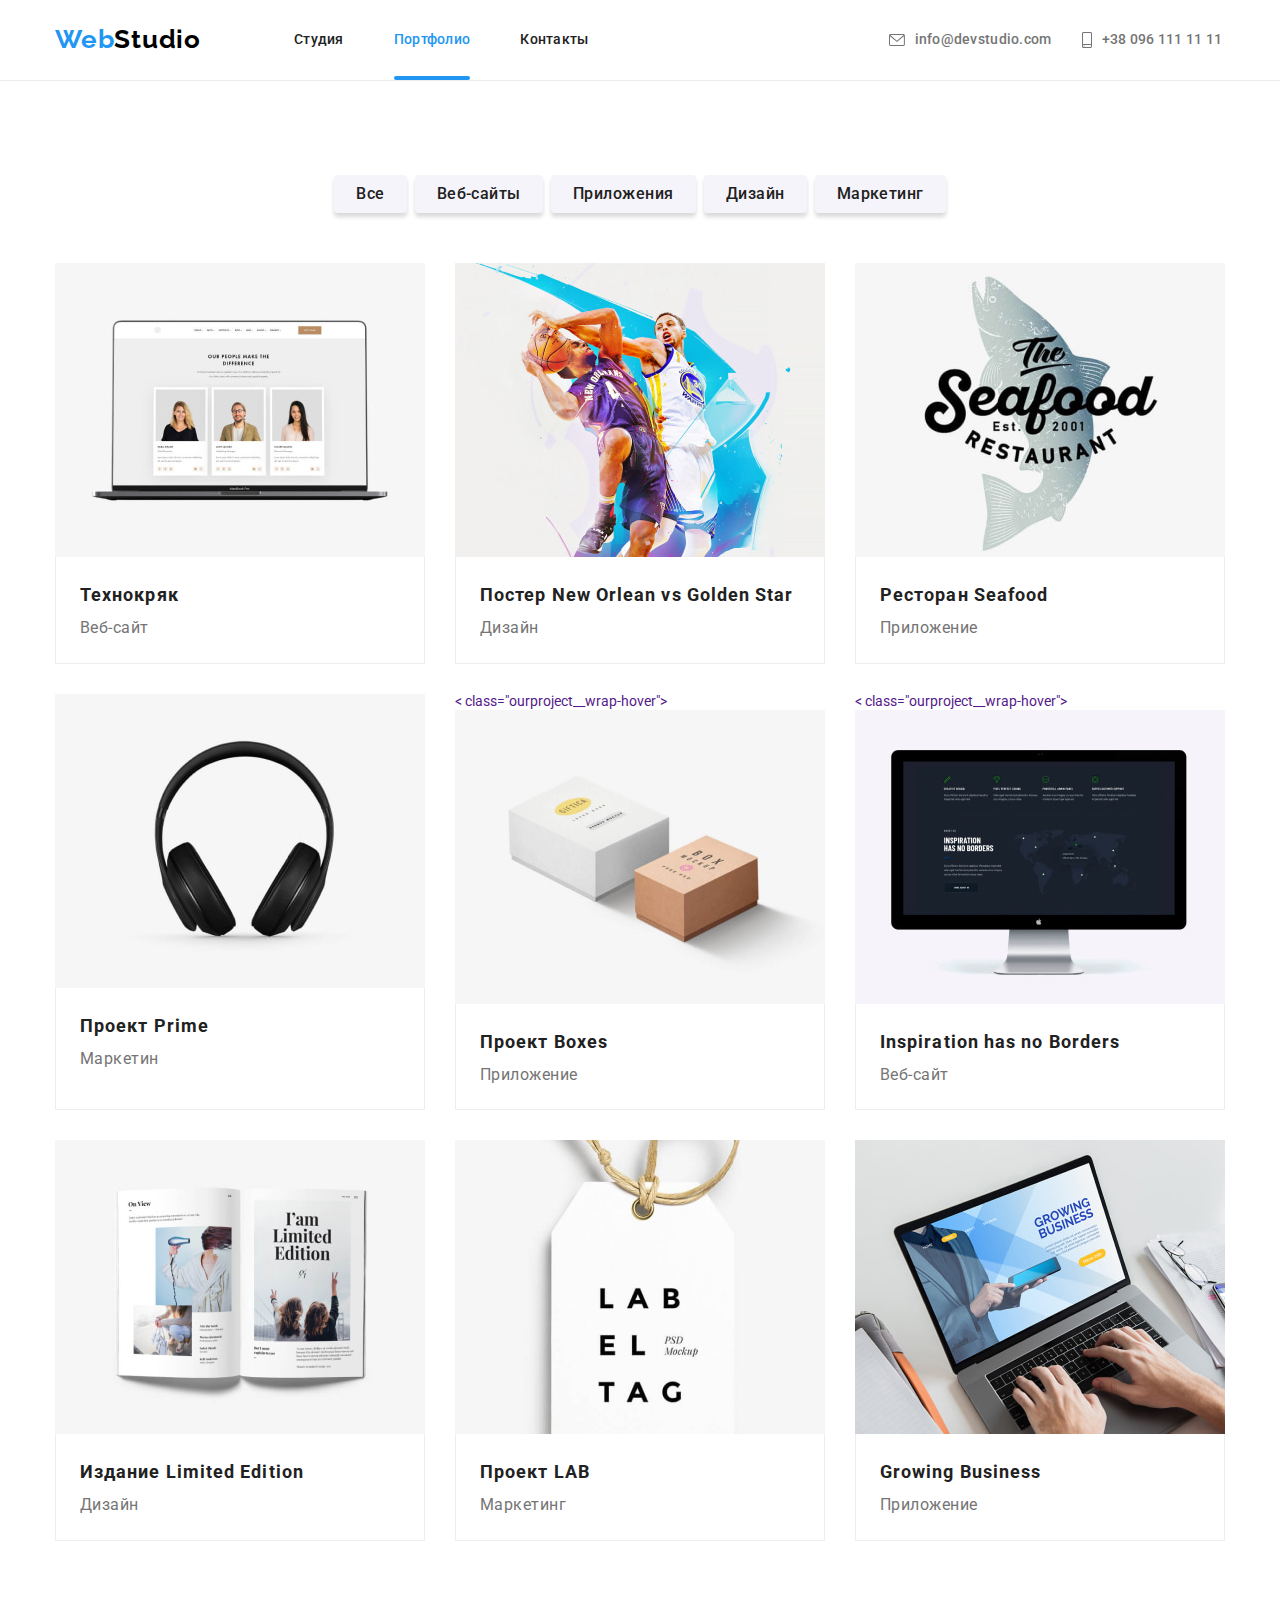
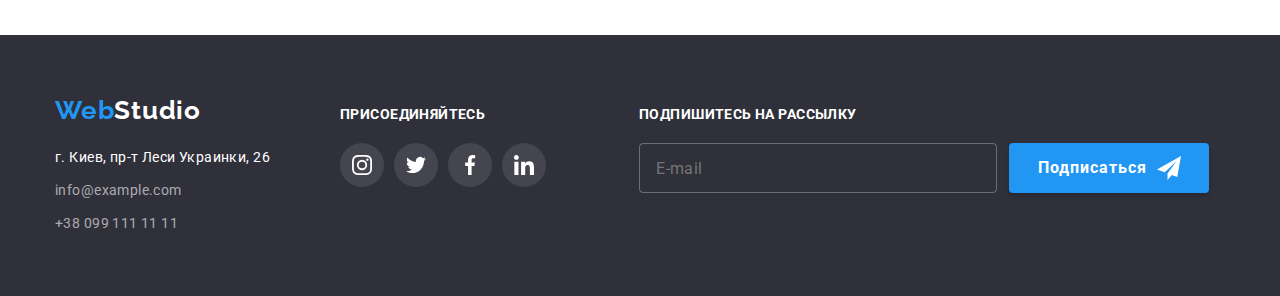
==== commit 03f40490: "up 8 end" ====
--- a/portfolio.html
+++ b/portfolio.html
@@ -2,428 +2,490 @@
 <html lang="ru">
 
 <head>
-    <meta charset="UTF-8">
-    <meta http-equiv="X-UA-Compatible" content="IE=edge">
-    <meta name="viewport" content="width=device-width, initial-scale=1.0">
-    <title>Portfolio</title>
-
-    <link rel="preconnect" href="https://fonts.googleapis.com">
-    <link rel="preconnect" href="https://fonts.gstatic.com" crossorigin>
-    <link
-        href="https://fonts.googleapis.com/css2?family=Raleway:wght@700&family=Roboto:wght@400;500;700;900&display=swap"
-        rel="stylesheet">
-    <link rel="stylesheet" href="https://cdnjs.cloudflare.com/ajax/libs/modern-normalize/1.1.0/modern-normalize.css"
-        integrity="sha512-Y0MM+V6ymRKN2zStTqzQ227DWhhp4Mzdo6gnlRnuaNCbc+YN/ZH0sBCLTM4M0oSy9c9VKiCvd4Jk44aCLrNS5Q=="
-        crossorigin="anonymous" referrerpolicy="no-referrer" />
-    <!-- <link rel="stylesheet" href="./css/styles.css"> -->
-    <link rel="stylesheet" href="./css/main.min.css">
+  <meta charset="UTF-8" />
+  <meta http-equiv="X-UA-Compatible" content="IE=edge" />
+  <meta name="viewport" content="width=device-width, initial-scale=1.0" />
+  <link rel="preconnect" href="https://fonts.googleapis.com" />
+  <link rel="preconnect" href="https://fonts.gstatic.com" crossorigin />
+  <link href="https://fonts.googleapis.com/css2?family=Raleway:wght@700&family=Roboto:wght@400;500;700;900&display=swap"
+    rel="stylesheet" />
+  <link rel="stylesheet" href="https://cdn.jsdelivr.net/npm/modern-normalize@1/modern-normalize.min.css" />
+  <link rel="stylesheet" href="./css/main.min.css" />
+  <title>Портфолио</title>
 </head>
 
 <body>
-
-    <header class="head-site">
-        <div class="head-site__container container">
-            <!-- section navigate -->
-            <nav class="nav">
-                <a href="./index.html" lang="en" class="logo head-site__logo"><span
-                        class="head-site__logo--web">Web</span>Studio</a>
-                <ul class="nav__list">
-                    <li class="nav__item "><a href="./index.html" class="nav__link">Студия</a></li>
-                    <li class="nav__item"><a href="./portfolio.html" class="nav__link nav__link--current">Портфолио</a>
-                    </li>
-                    <li class="nav__item"><a href="#" class="nav__link">Контакты</a></li>
-                </ul>
-            </nav>
-            <ul class="connect">
-                <li class="connect__item">
-                    <a href="mailto:info@devstudio.com" class="connect__link">
-                        <svg class="connect__item--email" width="16" height="12">
-                            <use href="./images/icon.svg#icon-envelope"></use>
-                        </svg>
-
-                        info@devstudio.com
-                    </a>
-                </li>
-                <li class="connect__item">
-                    <a href="tel:+380961111111" class="connect__link">
-                        <svg class="connect__item--smart" width="10" height="16">
-                            <use href="./images/icon.svg#icon-smartphone"></use>
-                        </svg>
-
-                        +38 096 111 11 11
-                    </a>
-                </li>
+  <!--Шапка сайта-->
+  <header class="page-header">
+    <div class="container page-header__container">
+      <!-- Логотип -->
+      <a href="./index.html" lang="en" class="logo page-header__logo">
+        <span class="logo-web">Web</span><span class="logo-studio">Studio</span>
+      </a>
+      <!-- Кнопка переключателя мобильного меню -->
+      <button type="button" class="nav__btn-mobile" aria-controls="page-header__nav-container" aria-expanded="false"
+        data-menu-button>
+        <svg width="40" height="40" aria-label="Переключатель мобильного меню">
+          <use class="nav__icon-cross" href="./images/svg/icon.svg#cross"></use>
+          <use class="nav__icon-menu" href="./images/svg/icon.svg#menu"></use>
+        </svg>
+      </button>
+      <!-- Контейнер для мобильного меню -->
+      <div class="page-header__nav-container" id="page-header__nav-container" data-menu>
+        <!-- Блок навигации -->
+        <nav class="nav">
+          <!-- Навигация по сайту -->
+          <ul class="nav__list">
+            <li class="nav__item nav-item-current">
+              <a href="./index.html" class="nav__link">Студия</a>
+            </li>
+            <li class="nav__item">
+              <a href="./portfolio.html" class="nav__link nav__current">Портфолио</a>
+            </li>
+            <li class="nav__item">
+              <a href="" class="nav__link">Контакты</a>
+            </li>
+          </ul>
+        </nav>
+        <div>
+          <!-- Каналы связи со студией -->
+          <ul class="contacts">
+            <li>
+              <a class="contacts__link mobile-tel" href="tel:+380961111111">
+                +38 096 111 11 11
+              </a>
+            </li>
+            <li class="contacts__item mail">
+              <a href="mailto:info@devstudio.com" class="contacts__link">
+                <svg class="contacts__icon mail" width="16" height="12">
+                  <use href="./images/svg/icon.svg#head-email"></use>
+                </svg>
+                info@devstudio.com
+              </a>
+            </li>
+            <li class="contacts__item tel">
+              <a href="tel:+380961111111" class="contacts__link tel">
+                <svg class="contacts__icon tel" width="10" height="16">
+                  <use href="./images/svg/icon.svg#head-smartphone"></use>
+                </svg>
+                +38 096 111 11 11
+              </a>
+            </li>
+          </ul>
+          <!-- Социальные сети студии -->
+          <ul class="page-header__social">
+            <li class="page-header__social-item">
+              <a href="https://www.instagram.com/" class="page-header__social-link">Instagram</a>
+            </li>
+            <li class="page-header__social-item">
+              <a href="https://twitter.com/" class="page-header__social-link">Twitter</a>
+            </li>
+            <li class="page-header__social-item">
+              <a href="https://www.facebook.com/" class="page-header__social-link">Facebook</a>
+            </li>
+            <li class="page-header__social-item">
+              <a href="https://www.linkedin.com/" class="page-header__social-link">LinkedIn</a>
+            </li>
+          </ul>
+        </div>
+      </div>
+    </div>
+  </header>
+
+  <!-- Основной контент страницы -->
+  <main>
+    <section class="section">
+      <div class="container">
+        <h1 class="visually-hidden">Портфолио Веб-Студии</h1>
+        <!-- Фильтр по нашим проектам -->
+        <h2 class="visually-hidden">Фильтр по нашим проектам</h2>
+        <ul class="filter-project">
+          <li class="filter-project__item">
+            <button type="button" class="btn filter-project__btn">Все</button>
+          </li>
+          <li class="filter-project__item">
+            <button type="button" class="btn filter-project__btn">Веб-сайты</button>
+          </li>
+          <li class="filter-project__item">
+            <button type="button" class="btn filter-project__btn">Приложения</button>
+          </li>
+          <li class="filter-project__item">
+            <button type="button" class="btn filter-project__btn">Дизайн</button>
+          </li>
+          <li class="filter-project__item">
+            <button type="button" class="btn filter-project__btn">Маркетинг</button>
+          </li>
+        </ul>
+
+        <!-- Наши проекты -->
+        <h2 class="visually-hidden">Наши проекты</h2>
+        <ul class="ourproject">
+          <li class="ourproject__item">
+            <a href="" class="ourproject__link">
+              <div class="ourproject__wrap-hover">
+                <p class="ourproject__text-hover">
+                  Ресурс предлагает комплексные предложения с разным уровнем функционала и
+                  сервисов. Все это позволит посетителю получить исчерпывающие сведения о компании
+                  или частном лице.
+                </p>
+                <picture>
+                  <source srcset="
+                        ./images/portfolio/mobile/portfolio-1-480.jpg   1x,
+                        ./images/portfolio/mobile/portfolio-1-480@2.jpg 2x
+                      " media="(max-width: 767px)" />
+                  <source srcset="
+                        ./images/portfolio/tablet/portfolio-1-768.jpg   1x,
+                        ./images/portfolio/tablet/portfolio-1-768@2.jpg 2x
+                      " media="(max-width: 1199px)" />
+                  <source srcset="
+                        ./images/portfolio/portfolio-1-1200.jpg   1x,
+                        ./images/portfolio/portfolio-1-1200@2.jpg 2x
+                      " media="(min-width: 1200px)" />
+                  <img src="./images/portfolio/portfolio-1-1200.jpg" alt="Ноутбук с отображённым сайтом"
+                    sizes="100 vw" />
+                </picture>
+              </div>
+
+              <div class="ourproject__wrap">
+                <h3 class="ourproject__subtitle">Технокряк</h3>
+                <p class="ourproject__text">Веб-сайт</p>
+              </div>
+            </a>
+          </li>
+          <li class="ourproject__item">
+            <a href="" class="ourproject__link">
+              <div class="ourproject__wrap-hover">
+                <p class="ourproject__text-hover">
+                  Ресурс предлагает комплексные предложения с разным уровнем функционала и
+                  сервисов. Все это позволит посетителю получить исчерпывающие сведения о компании
+                  или частном лице.
+                </p>
+                <picture>
+                  <source srcset="
+                        ./images/portfolio/mobile/portfolio-2-480.jpg   1x,
+                        ./images/portfolio/mobile/portfolio-2-480@2.jpg 2x
+                      " media="(max-width: 767px)" />
+                  <source srcset="
+                        ./images/portfolio/tablet/portfolio-2-768.jpg   1x,
+                        ./images/portfolio/tablet/portfolio-2-768@2.jpg 2x
+                      " media="(max-width: 1199px)" />
+                  <source srcset="
+                        ./images/portfolio/portfolio-2-1200.jpg   1x,
+                        ./images/portfolio/portfolio-2-1200@2.jpg 2x
+                      " media="(min-width: 1200px)" />
+                  <img src="./images/portfolio/portfolio-2-1200.jpg" alt="Постер с игроками в баскетбол"
+                    sizes="100 vw" />
+                </picture>
+              </div>
+
+              <div class="ourproject__wrap">
+                <h3 class="ourproject__subtitle">Постер New Orlean vs Golden Star</h3>
+                <p class="ourproject__text">Дизайн</p>
+              </div>
+            </a>
+          </li>
+          <li class="ourproject__item">
+            <a href="" class="ourproject__link">
+              <div class="ourproject__wrap-hover">
+                <p class="ourproject__text-hover">
+                  Ресурс предлагает комплексные предложения с разным уровнем функционала и
+                  сервисов. Все это позволит посетителю получить исчерпывающие сведения о компании
+                  или частном лице.
+                </p>
+                <picture>
+                  <source srcset="
+                        ./images/portfolio/mobile/portfolio-3-480.jpg   1x,
+                        ./images/portfolio/mobile/portfolio-3-480@2.jpg 2x
+                      " media="(max-width: 767px)" />
+                  <source srcset="
+                        ./images/portfolio/tablet/portfolio-3-768.jpg   1x,
+                        ./images/portfolio/tablet/portfolio-3-768@2.jpg 2x
+                      " media="(max-width: 1199px)" />
+                  <source srcset="
+                        ./images/portfolio/portfolio-3-1200.jpg   1x,
+                        ./images/portfolio/portfolio-3-1200@2.jpg 2x
+                      " media="(min-width: 1200px)" />
+                  <img src="./images/portfolio/portfolio-3-1200.jpg" alt="Логотип ресторана морской еды"
+                    sizes="100 vw" />
+                </picture>
+              </div>
+
+              <div class="ourproject__wrap">
+                <h3 class="ourproject__subtitle">Ресторан Seafood</h3>
+                <p class="ourproject__text">Приложение</p>
+              </div>
+            </a>
+          </li>
+          <li class="ourproject__item">
+            <a href="" class="ourproject__link">
+              <div class="ourproject__wrap-hover">
+                <p class="ourproject__text-hover">
+                  Ресурс предлагает комплексные предложения с разным уровнем функционала и
+                  сервисов. Все это позволит посетителю получить исчерпывающие сведения о компании
+                  или частном лице.
+                </p>
+                <picture>
+                  <source srcset="
+                        ./images/portfolio/mobile/portfolio-4-480.jpg   1x,
+                        ./images/portfolio/mobile/portfolio-4-480@2.jpg 2x
+                      " media="(max-width: 767px)" />
+                  <source srcset="
+                        ./images/portfolio/tablet/portfolio-4-768.jpg   1x,
+                        ./images/portfolio/tablet/portfolio-4-768@2.jpg 2x
+                      " media="(max-width: 1199px)" />
+                  <source srcset="
+                        ./images/portfolio/portfolio-4-1200.jpg   1x,
+                        ./images/portfolio/portfolio-4-1200@2.jpg 2x
+                      " media="(min-width: 1200px)" />
+                  <img src="./images/portfolio/portfolio-4-1200.jpg" alt="Наушники" sizes="100 vw" />
+                </picture>
+              </div>
+
+              <div class="ourproject__wrap">
+                <h3 class="ourproject__subtitle">Проект Prime</h3>
+                <p class="ourproject__text">Маркетин</p>
+              </div>
+            </a>
+          </li>
+          <li class="ourproject__item">
+            <a href="" class="ourproject__link">
+              < class="ourproject__wrap-hover">
+                <p class="ourproject__text-hover">
+                  Ресурс предлагает комплексные предложения с разным уровнем функционала и
+                  сервисов. Все это позволит посетителю получить исчерпывающие сведения о компании
+                  или частном лице.
+                </p>
+                <picture>
+                  <source srcset="
+                        ./images/portfolio/mobile/portfolio-5-480.jpg   1x,
+                        ./images/portfolio/mobile/portfolio-5-480@2.jpg 2x
+                      " media="(max-width: 767px)" />
+                  <source srcset="
+                        ./images/portfolio/tablet/portfolio-5-768.jpg   1x,
+                        ./images/portfolio/tablet/portfolio-5-768@2.jpg 2x
+                      " media="(max-width: 1199px)" />
+                  <source srcset="
+                        ./images/portfolio/portfolio-5-1200.jpg   1x,
+                        ./images/portfolio/portfolio-5-1200@2.jpg 2x
+                      " media="(min-width: 1200px)" />
+                  <img src="./images/portfolio/portfolio-5-1200.jpg" alt="Коробки разных видов" sizes="100 vw" />
+                </picture>
+
+                <div class="ourproject__wrap">
+                  <h3 class="ourproject__subtitle">Проект Boxes</h3>
+                  <p class="ourproject__text">Приложение</p>
+                </div>
+            </a>
+          </li>
+          <li class="ourproject__item">
+            <a href="" class="ourproject__link">
+              < class="ourproject__wrap-hover">
+                <p class="ourproject__text-hover">
+                  Ресурс предлагает комплексные предложения с разным уровнем функционала и
+                  сервисов. Все это позволит посетителю получить исчерпывающие сведения о компании
+                  или частном лице.
+                </p>
+                <picture>
+                  <source srcset="
+                        ./images/portfolio/mobile/portfolio-6-480.jpg   1x,
+                        ./images/portfolio/mobile/portfolio-6-480@2.jpg 2x
+                      " media="(max-width: 767px)" />
+                  <source srcset="
+                        ./images/portfolio/tablet/portfolio-6-768.jpg   1x,
+                        ./images/portfolio/tablet/portfolio-6-768@2.jpg 2x
+                      " media="(max-width: 1199px)" />
+                  <source srcset="
+                        ./images/portfolio/portfolio-6-1200.jpg   1x,
+                        ./images/portfolio/portfolio-6-1200@2.jpg 2x
+                      " media="(min-width: 1200px)" />
+                  <img src="./images/portfolio/portfolio-6-1200.jpg" alt="Сайт проекта Вдохновение не имеет границ"
+                    sizes="100 vw" />
+                </picture>
+
+                <div class="ourproject__wrap">
+                  <h3 class="ourproject__subtitle">Inspiration has no Borders</h3>
+                  <p class="ourproject__text">Веб-сайт</p>
+                </div>
+            </a>
+          </li>
+          <li class="ourproject__item">
+            <a href="" class="ourproject__link">
+              <div class="ourproject__wrap-hover">
+                <p class="ourproject__text-hover">
+                  Ресурс предлагает комплексные предложения с разным уровнем функционала и
+                  сервисов. Все это позволит посетителю получить исчерпывающие сведения о компании
+                  или частном лице.
+                </p>
+                <picture>
+                  <source srcset="
+                        ./images/portfolio/mobile/portfolio-7-480.jpg   1x,
+                        ./images/portfolio/mobile/portfolio-7-480@2.jpg 2x
+                      " media="(max-width: 767px)" />
+                  <source srcset="
+                        ./images/portfolio/tablet/portfolio-7-768.jpg   1x,
+                        ./images/portfolio/tablet/portfolio-7-768@2.jpg 2x
+                      " media="(max-width: 1199px)" />
+                  <source srcset="
+                        ./images/portfolio/portfolio-7-1200.jpg   1x,
+                        ./images/portfolio/portfolio-7-1200@2.jpg 2x
+                      " media="(min-width: 1200px)" />
+                  <img src="./images/portfolio/portfolio-7-1200.jpg" alt="Книга с названием Ограниченое издание"
+                    sizes="100 vw" />
+                </picture>
+
+                <div class="ourproject__wrap">
+                  <h3 class="ourproject__subtitle">Издание Limited Edition</h3>
+                  <p class="ourproject__text">Дизайн</p>
+                </div>
+            </a>
+          </li>
+          <li class="ourproject__item">
+            <a href="" class="ourproject__link">
+              <div class="ourproject__wrap-hover">
+                <p class="ourproject__text-hover">
+                  Ресурс предлагает комплексные предложения с разным уровнем функционала и
+                  сервисов. Все это позволит посетителю получить исчерпывающие сведения о компании
+                  или частном лице.
+                </p>
+                <picture>
+                  <source srcset="
+                        ./images/portfolio/mobile/portfolio-8-480.jpg   1x,
+                        ./images/portfolio/mobile/portfolio-8-480@2.jpg 2x
+                      " media="(max-width: 767px)" />
+                  <source srcset="
+                        ./images/portfolio/tablet/portfolio-8-768.jpg   1x,
+                        ./images/portfolio/tablet/portfolio-8-768@2.jpg 2x
+                      " media="(max-width: 1199px)" />
+                  <source srcset="
+                        ./images/portfolio/portfolio-8-1200.jpg   1x,
+                        ./images/portfolio/portfolio-8-1200@2.jpg 2x
+                      " media="(min-width: 1200px)" />
+                  <img src="./images/portfolio/portfolio-8-1200.jpg" alt="Бирка с названием проекта ЛАБ"
+                    sizes="100 vw" />
+                </picture>
+
+                <div class="ourproject__wrap">
+                  <h3 class="ourproject__subtitle">Проект LAB</h3>
+                  <p class="ourproject__text">Маркетинг</p>
+                </div>
+            </a>
+          </li>
+          <li class="ourproject__item">
+            <a href="" class="ourproject__link">
+              <div class="ourproject__wrap-hover">
+                <p class="ourproject__text-hover">
+                  Ресурс предлагает комплексные предложения с разным уровнем функционала и
+                  сервисов. Все это позволит посетителю получить исчерпывающие сведения о компании
+                  или частном лице.
+                </p>
+                <picture>
+                  <source srcset="
+                        ./images/portfolio/mobile/portfolio-9-480.jpg   1x,
+                        ./images/portfolio/mobile/portfolio-9-480@2.jpg 2x
+                      " media="(max-width: 767px)" />
+                  <source srcset="
+                        ./images/portfolio/tablet/portfolio-9-768.jpg   1x,
+                        ./images/portfolio/tablet/portfolio-9-768@2.jpg 2x
+                      " media="(max-width: 1199px)" />
+                  <source srcset="
+                        ./images/portfolio/portfolio-9-1200.jpg   1x,
+                        ./images/portfolio/portfolio-9-1200@2.jpg 2x
+                      " media="(min-width: 1200px)" />
+                  <img src="./images/portfolio/portfolio-9-1200.jpg" alt="Человек работает за ноутбуком в приложении"
+                    sizes="100 vw" />
+                </picture>
+
+                <div class="ourproject__wrap">
+                  <h3 class="ourproject__subtitle">Growing Business</h3>
+                  <p class="ourproject__text">Приложение</p>
+                </div>
+            </a>
+          </li>
+        </ul>
+      </div>
+    </section>
+  </main>
+
+  <!--Footer-->
+  <footer class="page-footer">
+    <h2 class="visually-hidden">Подвал сайта</h2>
+    <div class="container page-footer__container">
+      <div class="pade-footer__tablet-container">
+        <div class="page-footer__contacts">
+          <a href="./index.html" lang="en" class="logo">
+            <span class="logo-web">Web</span><span class="footer__logo-studio">Studio</span>
+          </a>
+
+          <address class="address">
+            <p class="address__text">г. Киев, пр-т Леси Украинки, 26</p>
+            <ul>
+              <li class="address__item">
+                <a href="mailto:info@example.com" class="address__contacts"> info@example.com </a>
+              </li>
+              <li class="address__item">
+                <a href="tel:+380991111111" class="address__contacts"> +38 099 111 11 11 </a>
+              </li>
             </ul>
+          </address>
         </div>
-    </header>
-    <main>
-        <h1 class="visually-hidden">Портфолио WebStudio</h1>
-        <!-- section filter button -->
-        <section class="portfolio section">
-            <div class="container">
-                <h2 class="visually-hidden">Список наших услуг</h2>
-                <ul class="filter">
-                    <li class="filter__item"><button type="button"
-                            class="filter__button button filter__button--current">Все</button>
-                    </li>
-                    <li class="filter__item"><button type="button" class="filter__button button">Веб-сайты</button></li>
-                    <li class="filter__item"><button type="button" class="filter__button button">Приложения</button>
-                    </li>
-                    <li class="filter__item"><button type="button" class="filter__button button">Дизайн</button></li>
-                    <li class="filter__item"><button type="button" class="filter__button button">Маркетинг</button></li>
-                </ul>
-
-                <!-- section Portfolio -->
-
-                <h2 class="visually-hidden">Наши работы</h2>
-                <ul class="port-list">
-                    <li class="port-item">
-                        <a href="#" class="port-link">
-                            <div class="port-text-position">
-                                <picture>
-                                    <source srcset="
-                                                        ./images/portfolio/mobile/portfolio-1-480.jpg   1x,
-                                                        ./images/portfolio/mobile/portfolio-1-480@2.jpg 2x"
-                                        media="(max-width: 767px)" />
-                                    <source srcset="
-                                                        ./images/portfolio/tablet/portfolio-1-768.jpg   1x,
-                                                        ./images/portfolio/tablet/portfolio-1-768@2.jpg 2x"
-                                        media="(max-width: 1199px)" />
-                                    <source srcset="
-                                                        ./images/portfolio/portfolio-1-1200.jpg   1x,
-                                                        ./images/portfolio/portfolio-1-1200@2.jpg 2x"
-                                        media="(min-width: 1200px)" />
-                                    <img src="./images/portfolio/portfolio-1-1200.jpg"
-                                        alt="Ноутбук с отображённым сайтом" sizes="100 vw" />
-                                </picture>
-                                <p class="port-text-item">Ресурс предлагает комплексные предложения с разным уровнем
-                                    функционала и сервисов. Все это позволит посетителю получить
-                                    исчерпывающие сведения о компании или частном лице.</p>
-                            </div>
-
-                            <div class="port-wraper">
-                                <h3 class="port-title">Технокряк</h3>
-                                <p class="port-text">Веб-сайт</p>
-                            </div>
-                        </a>
-                    </li>
-                    <li class="port-item">
-                        <a href="#" class="port-link">
-                            <div class="port-text-position">
-                                <picture>
-                                    <source srcset="
-                                                        ./images/portfolio/mobile/portfolio-2-480.jpg   1x,
-                                                        ./images/portfolio/mobile/portfolio-2-480@2.jpg 2x"
-                                        media="(max-width: 767px)" />
-                                    <source srcset="
-                                                        ./images/portfolio/tablet/portfolio-2-768.jpg   1x,
-                                                        ./images/portfolio/tablet/portfolio-2-768@2.jpg 2x"
-                                        media="(max-width: 1199px)" />
-                                    <source srcset="
-                                                        ./images/portfolio/portfolio-2-1200.jpg   1x,
-                                                        ./images/portfolio/portfolio-2-1200@2.jpg 2x"
-                                        media="(min-width: 1200px)" />
-                                    <img src="./images/portfolio/portfolio-2-1200.jpg"
-                                        alt="Постер с игроками в баскетбол" sizes="100 vw" />
-                                </picture>
-                                <p class="port-text-item">Lorem ipsum dolor sit amet consectetur, adipisicing elit.
-                                    Numquam quod inventore placeat atque, beatae dolores error ab non unde impedit
-                                    corrupti laborum quaerat nisi quidem sint! Asperiores.</p>
-                            </div>
-
-                            <div class="port-wraper">
-                                <h3 class="port-title">Постер New Orlean vs Golden Star</h3>
-                                <p class="port-text">Дизайн</p>
-                            </div>
-                        </a>
-                    </li>
-                    <li class="port-item">
-                        <a href="#" class="port-link">
-                            <div class="port-text-position">
-                                <picture>
-                                    <source srcset="
-                                                        ./images/portfolio/mobile/portfolio-3-480.jpg   1x,
-                                                        ./images/portfolio/mobile/portfolio-3-480@2.jpg 2x"
-                                        media="(max-width: 767px)" />
-                                    <source srcset="
-                                                                    ./images/portfolio/tablet/portfolio-3-768.jpg   1x,
-                                                        ./images/portfolio/tablet/portfolio-3-768@2.jpg 2x"
-                                        media="(max-width: 1199px)" />
-                                    <source srcset="
-                                                        ./images/portfolio/portfolio-3-1200.jpg   1x,
-                                                        ./images/portfolio/portfolio-3-1200@2.jpg 2 "
-                                        media="(min-width: 1200px)" />
-                                    <img src="./images/portfolio/portfolio-3-1200.jpg"
-                                        alt="Логотип ресторана морской еды" sizes="100 vw" />
-                                </picture>
-                                <p class="port-text-item">Lorem ipsum dolor sit amet consectetur adipisicing elit.
-                                    Voluptatum neque iste, quam possimus tempore ipsum laborum nisi repellendus ea
-                                    maiores laudantium?</p>
-                            </div>
-
-                            <div class="port-wraper">
-                                <h3 class="port-title">Ресторан Seafood</h3>
-                                <p class="port-text">Приложение</p>
-                            </div>
-                        </a>
-                    </li>
-                    <li class="port-item">
-                        <a href="#" class="port-link">
-                            <div class="port-text-position">
-                                <picture>
-                                    <source srcset="
-                                                        ./images/portfolio/mobile/portfolio-4-480.jpg   1x,
-                                                        ./images/portfolio/mobile/portfolio-4-480@2.jpg 2x "
-                                        media="(max-width: 767px)" />
-                                    <source srcset="
-                                                        ./images/portfolio/tablet/portfolio-4-768.jpg   1x,
-                                                        ./images/portfolio/tablet/portfolio-4-768@2.jpg 2x "
-                                        media="(max-width: 1199px)" />
-                                    <source srcset="
-                                                        ./images/portfolio/portfolio-4-1200.jpg   1x,
-                                                        ./images/portfolio/portfolio-4-1200@2.jpg 2x"
-                                        media="(min-width: 1200px)" />
-                                    <img src="./images/portfolio/portfolio-4-1200.jpg" alt="Наушники" sizes="100 vw" />
-                                </picture>
-                                <p class="port-text-item">Lorem ipsum dolor sit amet consectetur adipisicing elit.
-                                    Repellendus nobis quia culpa, vero fugit nam delectus quasi suscipit aspernatur quo,
-                                    iure at? In?</p>
-                            </div>
-
-                            <div class="port-wraper">
-                                <h3 class="port-title">Проект Prime</h3>
-                                <p class="port-text">Маркетинг</p>
-                            </div>
-                        </a>
-                    </li>
-                    <li class="port-item">
-                        <a href="#" class="port-link">
-                            <div class="port-text-position">
-                                <picture>
-                                    <source srcset="
-                                                        ./images/portfolio/mobile/portfolio-5-480.jpg   1x,
-                                                        ./images/portfolio/mobile/portfolio-5-480@2.jpg 2x "
-                                        media="(max-width: 767px)" />
-                                    <source srcset="
-                                                        ./images/portfolio/tablet/portfolio-5-768.jpg   1x,
-                                                        ./images/portfolio/tablet/portfolio-5-768@2.jpg 2x "
-                                        media="(max-width: 1199px)" />
-                                    <source srcset="
-                                                        ./images/portfolio/portfolio-5-1200.jpg   1x,
-                                                        ./images/portfolio/portfolio-5-1200@2.jpg 2x"
-                                        media="(min-width: 1200px)" />
-                                    <img src="./images/portfolio/portfolio-5-1200.jpg" alt="Коробки разных видов"
-                                        sizes="100 vw" />
-                                </picture>
-                                <p class="port-text-item">Lorem ipsum dolor sit, amet consectetur adipisicing elit.
-                                    Labore perspiciatis perferendis beatae quidem eveniet asperiores..</p>
-                            </div>
-
-                            <div class="port-wraper">
-                                <h3 class="port-title">Проект Boxes</h3>
-                                <p class="port-text">Приложение</p>
-                            </div>
-                        </a>
-                    </li>
-                    <li class="port-item">
-                        <a href="#" class="port-link">
-                            <div class="port-text-position">
-                                <picture>
-                                    <source srcset="
-                                                        ./images/portfolio/mobile/portfolio-6-480.jpg   1x,
-                                                        ./images/portfolio/mobile/portfolio-6-480@2.jpg 2 "
-                                        media="(max-width: 767px)" />
-                                    <source srcset="
-                                                        ./images/portfolio/tablet/portfolio-6-768.jpg   1x,
-                                                        ./images/portfolio/tablet/portfolio-6-768@2.jpg 2"
-                                        media="(max-width: 1199px)" />
-                                    <source srcset="
-                                                        ./images/portfolio/portfolio-6-1200.jpg   1x,
-                                                        ./images/portfolio/portfolio-6-1200@2.jpg 2 "
-                                        media="(min-width: 1200px)" />
-                                    <img src="./images/portfolio/portfolio-6-1200.jpg"
-                                        alt="Сайт проекта Вдохновение не имеет границ" sizes="100 vw" />
-                                </picture>
-                                <p class="port-text-item">Lorem ipsum dolor sit amet consectetur adipisicing elit.
-                                    Inventore doloribus modi debitis repellat eum, facilis reprehenderit, cupiditate
-                                    illo est culpa, voluptate similique!</p>
-                            </div>
-
-                            <div class="port-wraper">
-                                <h3 class="port-title">Inspiration has no Borders</h3>
-                                <p class="port-text">Веб-сайт</p>
-                            </div>
-                        </a>
-                    </li>
-                    <li class="port-item">
-                        <a href="#" class="port-link">
-                            <div class="port-text-position">
-                                <picture>
-                                    <source srcset="
-                                                        ./images/portfolio/mobile/portfolio-7-480.jpg   1x,
-                                                        ./images/portfolio/mobile/portfolio-7-480@2.jpg 2x "
-                                        media="(max-width: 767px)" />
-                                    <source srcset="
-                                                        ./images/portfolio/tablet/portfolio-7-768.jpg   1x,
-                                                        ./images/portfolio/tablet/portfolio-7-768@2.jpg 2x"
-                                        media="(max-width: 1199px)" />
-                                    <source srcset="
-                                                        ./images/portfolio/portfolio-7-1200.jpg   1x,
-                                                        ./images/portfolio/portfolio-7-1200@2.jpg 2x"
-                                        media="(min-width: 1200px)" />
-                                    <img src="./images/portfolio/portfolio-7-1200.jpg"
-                                        alt="Книга с названием Ограниченое издание" sizes="100 vw" />
-                                </picture>
-                                <p class="port-text-item">Lorem ipsum dolor, sit amet consectetur adipisicing elit.
-                                    Incidunt molestiae porro ut numquam ea! Qui aut nulla dolorum eligendi eum?.</p>
-                            </div>
-
-                            <div class="port-wraper">
-                                <h3 class="port-title">Издание Limited Edition</h3>
-                                <p class="port-text">Дизайн</p>
-                            </div>
-                        </a>
-                    </li>
-                    <li class="port-item">
-                        <a href="#" class="port-link">
-                            <div class="port-text-position">
-                                <picture>
-                                    <source srcset="
-                                                        ./images/portfolio/mobile/portfolio-8-480.jpg   1x,
-                                                        ./images/portfolio/mobile/portfolio-8-480@2.jpg 2x"
-                                        media="(max-width: 767px)" />
-                                    <source srcset="
-                                                        ./images/portfolio/tablet/portfolio-8-768.jpg   1x,
-                                                        ./images/portfolio/tablet/portfolio-8-768@2.jpg 2x"
-                                        media="(max-width: 1199px)" />
-                                    <source srcset="
-                                                        ./images/portfolio/portfolio-8-1200.jpg   1x,
-                                                        ./images/portfolio/portfolio-8-1200@2.jpg 2x"
-                                        media="(min-width: 1200px)" />
-                                    <img src="./images/portfolio/portfolio-8-1200.jpg"
-                                        alt="Бирка с названием проекта ЛАБ" sizes="100 vw" />
-                                </picture>
-                                <p class="port-text-item">Lorem, ipsum dolor sit amet consectetur adipisicing elit.
-                                    Dolorum impedit aliquid officiis numquam magnam facere maiores eaque. Modi eum
-                                    laborum dolores nam itaque tempora aspernatur.</p>
-                            </div>
-
-                            <div class="port-wraper">
-                                <h3 class="port-title">Проект LAB</h3>
-                                <p class="port-text">Маркетинг</p>
-                            </div>
-                        </a>
-                    </li>
-                    <li class="port-item">
-                        <a href="#" class="port-link">
-                            <div class="port-text-position">
-                                <picture>
-                                    <source srcset="
-                                                        ./images/portfolio/mobile/portfolio-9-480.jpg   1x,
-                                                        ./images/portfolio/mobile/portfolio-9-480@2.jpg 2x"
-                                        media="(max-width: 767px)" />
-                                    <source srcset="
-                                                        ./images/portfolio/tablet/portfolio-9-768.jpg   1x,
-                                                        ./images/portfolio/tablet/portfolio-9-768@2.jpg 2x"
-                                        media="(max-width: 1199px)" />
-                                    <source srcset="
-                                                        ./images/portfolio/portfolio-9-1200.jpg   1x,
-                                                        ./images/portfolio/portfolio-9-1200@2.jpg 2x"
-                                        media="(min-width: 1200px)" />
-                                    <img src="./images/portfolio/portfolio-9-1200.jpg"
-                                        alt="Человек работает за ноутбуком в приложении" sizes="100 vw" />
-                                </picture>
-                                <p class="port-text-item">Lorem ipsum dolor sit amet consectetur adipisicing elit.
-                                    Obcaecati, a quas dicta repudiandae consequuntur expedita possimus ratione eaque
-                                    placeat deserunt sit repellat id dolore unde, provident fugiat, iusto quisquam illo!
-                                </p>
-                            </div>
-
-
-                            <div class="port-wraper">
-                                <h3 class="port-title">Growing Business</h3>
-                                <p class="port-text">Приложение</p>
-                            </div>
-                        </a>
-                    </li>
-                </ul>
-            </div>
-        </section>
-    </main>
-    <footer class="footer">
-        <div class="container">
-            <!-- section contacts -->
-            <div class="primary-fsection">
-                <a href="./index.html" lang="en" class="logo footer__logo"><span
-                        class="footer__logo--web">Web</span>Studio</a>
-                <address class="address">
-                    <ul class="footer-list">
-                        <li class="footer-item">
-                            <a href="https://goo.gl/maps/28opbv9EyFsikmQ97" target="_blank" rel="noreferrer noopener"
-                                class="footer-contacts "><span class="address-color">г. Киев,
-                                    пр-т Леси Украинки, 26</span></a>
-                        </li>
-                        <li class="footer-item">
-                            <a href="mailto:info@devstudio.com" class="footer-contacts">info@devstudio.com</a>
-                        </li>
-                        <li class="footer-item">
-                            <a href="tel:+380961111111" class="footer-contacts">+38 096 111 11 11</a>
-                        </li>
-                    </ul>
-                </address>
-            </div>
-            <div class="second-fsection">
-                <h2 class="footer-title">присоединяйтесь</h2>
-                <ul class="footer-social">
-                    <li class="fsocial-list">
-                        <a href="https://www.instagram.com" target="_blank" rel="noreferrer noopener"
-                            class="fsocial-link">
-                            <svg class="fsocial-icon" width="20" height="20">
-                                <use href="./images/icon.svg#icon-instagram-2"></use>
-                            </svg>
-                        </a>
-                    </li>
-                    <li class="fsocial-list">
-                        <a href="https://twitter.com" target="_blank" rel="noreferrer noopener" class="fsocial-link">
-                            <svg class="fsocial-icon" width="20" height="20">
-                                <use href="./images/icon.svg#icon-twitter-1"></use>
-                            </svg>
-                        </a>
-                    </li>
-                    <li class="fsocial-list">
-                        <a href="https://www.facebook.com/" target="_blank" rel="noreferrer noopener"
-                            class="fsocial-link">
-                            <svg class="fsocial-icon" width="20" height="20">
-                                <use href="./images/icon.svg#icon-facebook-1"></use>
-                            </svg>
-                        </a>
-                    </li>
-                    <li class="fsocial-list">
-                        <a href="https://linkedin.com" target="_blank" rel="noreferrer noopener" class="fsocial-link">
-                            <svg class="fsocial-icon" width="20" height="20">
-                                <use href="./images/icon.svg#icon-linkedin-1"></use>
-                            </svg>
-                        </a>
-                    </li>
-                </ul>
-            </div>
-            <div class="container-subscription">
-                <p class="form-title">Подпишитесь на рассылку</p>
-                <form class="footer-form">
-                    <input type="email" name="email" autocomplete="on" placeholder="E-mail"
-                        class="footer-email-input" />
-
-                    <button type="submit" class="button footer-btn-subscrib">
-                        Подписаться
-                        <svg class="icon-subscribe" width="24" height="24">
-                            <use href="./images/icon.svg#icon-subscribe"></use>
-                        </svg>
-                    </button>
-                </form>
-            </div>
+
+        <!-- Социальные сети студии -->
+        <div class="page-footer__socials">
+          <h3 class="page-footer__subtitle">Присоединяйтесь</h3>
+          <ul class="page-footer__list">
+            <li class="page-footer__item">
+              <a href="https://www.instagram.com/" class="page-footer__socials-link">
+                <svg width="20" height="20">
+                  <use href="./images/svg/icon.svg#footer-instagram"></use>
+                </svg>
+              </a>
+            </li>
+            <li class="page-footer__item">
+              <a href="https://twitter.com" class="page-footer__socials-link">
+                <svg width="20" height="20">
+                  <use href="./images/svg/icon.svg#footer-twitter"></use>
+                </svg>
+              </a>
+            </li>
+            <li class="page-footer__item">
+              <a href="https://www.facebook.com" class="page-footer__socials-link">
+                <svg width="20" height="20">
+                  <use href="./images/svg/icon.svg#footer-facebook"></use>
+                </svg>
+              </a>
+            </li>
+            <li class="page-footer__item">
+              <a href="https://www.linkedin.com/" class="page-footer__socials-link">
+                <svg width="20" height="20">
+                  <use href="./images/svg/icon.svg#footer-linkedin"></use>
+                </svg>
+              </a>
+            </li>
+          </ul>
         </div>
-    </footer>
-    <script src="./js/modal.js"></script>
+      </div>
+
+      <!-- Форма подписки -->
+      <div>
+        <h3 class="page-footer__subtitle">Подпишитесь на рассылку</h3>
+        <form class="page-footer__field">
+          <input class="page-footer__field-email" type="email" name="email" autocomplete="on" placeholder="E-mail" />
+
+          <button type="submit" class="btn page-footer__btn">
+            Подписаться
+            <svg class="page-footer__icon" width="24" height="24">
+              <use href="./images/svg/icon.svg#icon-subscribe"></use>
+            </svg>
+          </button>
+        </form>
+      </div>
+    </div>
+  </footer>
+
+  <!-- JavaScript для модального окна -->
+  <script src="./js/modal.js"></script>
+  <!-- JavaScript мобильного меню -->
+  <script src="./js/mobile-menu.js"></script>
 </body>
 
 </html>--- a/css/main.min.css
+++ b/css/main.min.css
@@ -1 +1,2 @@
-:root{--logo-text-font: "Raleway", sans-serif;--primary-font: "Roboto", sans-serif;--primary-letter-spacing: 0.03em;--portfolio-bgc-hover: rgba(33, 150, 243, 0.9);--nohover-navlink-color: #212121;--hover-cont-link: #2196f3;--primary-text-color: #757575;--communication-color: rgba(255, 255, 255, 0.6);--button-text-color: #ffffff;--title-text-color: #212121;--accent-bg-color: #ffffff;--hero-bg-color: #c4c4c4;--team-section-bgcolor: #f5f4fa;--team-social-link: #afb1b8;--team-social-link-hover: #ffffff;--team-soc-bg-hover: #2196f3;--customers-color: #afb1b8;--customers-hover-color: #2196f3;--footer-title: #ffffff;--fsocial-icon-color: #ffffff;--fsocial-link-hover: #2196f3;--text-color-white: #ffffff;--social-link-fill: #ffffff;--fsocial-link-fill: #ffffff;--backdrop-bgc: rgba(0, 0, 0, 0.2);--white-bgc: #ffffff;--blue-bgc: #2196f3;--form-order-focus-fill: #2196f3;--border-form-color: #2196f3;--card-set-gap: 30px;--animation-transition: 250ms cubic-bezier(0.4, 0, 0.2, 1)}h1,h2,h3,h4,h5,h6,p,ul{margin:0;padding:0}img{display:block;max-width:100%}body{background-color:var(--accent-bg-color);font-family:var(--primary-font);color:var(--primary-text-color)}a{text-decoration:none}ul,li{list-style:none}input,textarea{outline:none}.title-section{font-weight:700;font-size:36px;line-height:1.17;text-align:center;letter-spacing:var(--primary-letter-spacing)}.button{font-family:inherit;cursor:pointer;border-color:rgba(0,0,0,0);border-radius:4px;color:var(--button-text-color);background-color:var(--blue-bgc)}.container{outline:3px solid salmon;width:1200px;margin:0 auto;padding-left:15px;padding-right:15px}@media screen and (min-width: 480px){.container{width:480px}}@media screen and (min-width: 768px){.container{width:768px}}@media screen and (min-width: 1200px){.container{width:1200px}}@media screen and (max-width: 479px),(min-width: 480px){.section{padding-top:60px;padding-bottom:60px}}@media screen and (min-width: 1200px){.section{padding-top:94px;padding-bottom:94px}}.visually-hidden{position:absolute;width:1px;height:1px;margin:-1px;border:0;padding:0;white-space:nowrap;-webkit-clip-path:inset(100%);clip-path:inset(100%);clip:rect(0 0 0 0);overflow:hidden}.nav__link--current:visited{color:var(--hover-cont-link)}.head-site{font-weight:500;font-size:14px;line-height:1.14;letter-spacing:.02em;border-bottom:1px solid #ececec}.head-site__container{min-height:80px;display:-webkit-box;display:-ms-flexbox;display:flex;-webkit-box-pack:justify;-ms-flex-pack:justify;justify-content:space-between;-webkit-box-align:center;-ms-flex-align:center;align-items:center}.nav{display:-webkit-box;display:-ms-flexbox;display:flex;-webkit-box-align:center;-ms-flex-align:center;align-items:center}.nav__list{display:-webkit-box;display:-ms-flexbox;display:flex;margin-left:93px}.nav__list .nav__item+.nav__item{margin-left:50px}.nav__link{display:block;padding-top:32px;padding-bottom:32px;font-weight:500;font-size:14px;line-height:1.14;letter-spacing:.02em;color:var(--nohover-navlink-color);-webkit-transition:color var(--animation-transition);transition:color var(--animation-transition)}.nav__link:hover,.nav__link:focus{color:var(--hover-cont-link)}.nav__link.nav__link--current:after{position:absolute;content:"";display:block;left:0;bottom:0;width:100%;height:4px;background-color:var(--hover-cont-link);border-radius:2px}.nav__item,.connect__item{position:relative}.connect{display:-webkit-box;display:-ms-flexbox;display:flex}.connect .connect__item+.connect__item{margin-left:30px}.connect__link{display:-webkit-box;display:-ms-flexbox;display:flex;-webkit-box-align:center;-ms-flex-align:center;align-items:center;padding-top:32px;padding-bottom:32px;color:var(--primary-text-color);-webkit-transition:color var(--animation-transition);transition:color var(--animation-transition)}.connect__link:hover,.connect__link:focus{color:var(--hover-cont-link)}.connect__item--email,.connect__item--smart{fill:currentColor;margin-right:10px}.footer{background-color:#2f303a;padding-top:60px;padding-bottom:60px}.footer .container{display:-webkit-box;display:-ms-flexbox;display:flex;-webkit-box-align:baseline;-ms-flex-align:baseline;align-items:baseline}.address{font-style:normal;font-size:14px;line-height:1.71;color:#fff;margin-top:20px}.address-color{color:#fff;-webkit-transition:color var(--animation-transition);transition:color var(--animation-transition)}.address-color:hover,.address-color:focus{color:var(--hover-cont-link)}.footer-item+.footer-item{margin-top:9px}.footer-contacts{color:var(--communication-color);-webkit-transition:color var(--animation-transition);transition:color var(--animation-transition)}.footer-contacts:hover,.footer-contacts:focus{color:var(--hover-cont-link)}.primary-fsection{min-width:231px}.second-fsection{margin-left:70px}.footer-title{font-family:var(--primary-font);font-weight:700;font-size:14px;line-height:1.14;letter-spacing:var(--primary-letter-spacing);text-transform:uppercase;color:var(--footer-title);margin-bottom:20px}.footer-social{display:-webkit-box;display:-ms-flexbox;display:flex}.fsocial-list:nth-child(n+2){margin-left:10px}.fsocial-link{display:-webkit-box;display:-ms-flexbox;display:flex;-webkit-box-align:center;-ms-flex-align:center;align-items:center;-webkit-box-pack:center;-ms-flex-pack:center;justify-content:center;width:44px;height:44px;border-radius:50%;background:rgba(255,255,255,.1);-webkit-transition:background var(--animation-transition);transition:background var(--animation-transition)}.fsocial-link:hover,.fsocial-link:focus{background:var(--fsocial-link-hover)}.fsocial-icon{fill:var(--fsocial-icon-color)}.container-subscription{margin-left:93px}.form-title{margin-bottom:20px;text-transform:uppercase;font-weight:700;font-size:14px;line-height:1.14;letter-spacing:var(--primary-letter-spacing);color:var(--text-color-white)}.footer-form{display:-webkit-box;display:-ms-flexbox;display:flex}.footer-email-input{font-weight:400;font-size:16px;line-height:1.25;display:-webkit-box;display:-ms-flexbox;display:flex;-webkit-box-align:center;-ms-flex-align:center;align-items:center;letter-spacing:.03em;color:rgba(255,255,255,.6);width:358px;padding-left:16px;background-color:rgba(0,0,0,0);border:1px solid rgba(255,255,255,.3);border-radius:4px}.footer-btn-subscrib{display:-webkit-box;display:-ms-flexbox;display:flex;-webkit-box-pack:center;-ms-flex-pack:center;justify-content:center;-webkit-box-align:center;-ms-flex-align:center;align-items:center;padding-top:10px;padding-bottom:10px;margin-left:12px;min-width:200px;font-weight:700;font-size:16px;line-height:1.88;letter-spacing:.06em;color:var(--button-text-color);background-color:var(--blue-bgc)}.footer-form{display:-webkit-box;display:-ms-flexbox;display:flex}.footer-email-input{font-weight:400;font-size:16px;line-height:1.25;display:-webkit-box;display:-ms-flexbox;display:flex;-webkit-box-align:center;-ms-flex-align:center;align-items:center;letter-spacing:.03em;color:rgba(255,255,255,.6);width:358px;padding-left:16px;background-color:rgba(0,0,0,0);border:1px solid rgba(255,255,255,.3);border-radius:4px}.footer-email-input:focus{border:1px solid var(--blue-bgc)}.icon-subscribe{margin-left:10px;fill:var(--fsocial-link-fill)}.logo{font-family:var(--logo-text-font);font-weight:700;font-size:26px;line-height:1.19}.head-site__logo--web,.footer__logo--web{color:#2196f3}.head-site__logo{color:#000}.footer__logo{color:#fff}.hero{margin:0 auto;max-height:600px;max-width:1600px;padding-top:200px;padding-bottom:200px}.hero.overlay{background-position:center;background-size:cover;background-repeat:no-repeat;background-image:-webkit-gradient(linear, left top, right top, from(rgba(47, 48, 58, 0.4)), to(rgba(47, 48, 58, 0.4))),url(../images/Hero.jpg);background-image:linear-gradient(to right, rgba(47, 48, 58, 0.4), rgba(47, 48, 58, 0.4)),url(../images/Hero.jpg);background-color:var(--hero-bg-color)}.hero__container{width:696px;text-align:center}.hero__title{text-transform:uppercase;font-weight:900;font-size:44px;line-height:1.36;color:#fff}.primary-button{padding:10px 32px;margin-left:auto;margin-right:auto;margin-top:30px;background:#2196f3;font-weight:700;font-size:16px;line-height:1.9;letter-spacing:.06em;color:var(--button-text-color);-webkit-box-shadow:0px 3px 1px rgba(0,0,0,.1),0px 1px 2px rgba(0,0,0,.08),0px 2px 2px rgba(0,0,0,.12);box-shadow:0px 3px 1px rgba(0,0,0,.1),0px 1px 2px rgba(0,0,0,.08),0px 2px 2px rgba(0,0,0,.12);-webkit-transition:background var(--animation-transition);transition:background var(--animation-transition)}.primary-button:hover,.primary-button:focus{background:#188ce8}.backdrop{position:fixed;top:0;left:0;width:100%;height:100%;z-index:5;-webkit-transition:opacity var(--animation-transition),visibility var(--animation-transition);transition:opacity var(--animation-transition),visibility var(--animation-transition);background-color:var(--backdrop-bgc)}.backdrop.is-hidden{opacity:0;pointer-events:none;visibility:hidden}.modal-order{position:absolute;top:50%;left:50%;-webkit-transform:translate(-50%, -50%);transform:translate(-50%, -50%);min-width:528px;min-height:581px;padding:40px;background-color:var(--white-bgc);-webkit-box-shadow:0px 1px 3px rgba(0,0,0,.12),0px 1px 1px rgba(0,0,0,.14),0px 2px 1px rgba(0,0,0,.2);box-shadow:0px 1px 3px rgba(0,0,0,.12),0px 1px 1px rgba(0,0,0,.14),0px 2px 1px rgba(0,0,0,.2);border-radius:4px}.btn-close-modal{position:absolute;top:8px;right:8px;display:-webkit-box;display:-ms-flexbox;display:flex;-webkit-box-align:center;-ms-flex-align:center;align-items:center;-webkit-box-pack:center;-ms-flex-pack:center;justify-content:center;width:30px;height:30px;border:1px solid rgba(0,0,0,.1);border-radius:50%;background:rgba(0,0,0,0);cursor:pointer;fill:#000;-webkit-transition:fill var(--animation-transition);transition:fill var(--animation-transition)}.btn-close-modal:hover,.btn-close-modal:focus{fill:var(--form-order-focus-fill)}.form-modal-order{display:-webkit-box;display:-ms-flexbox;display:flex;-webkit-box-orient:vertical;-webkit-box-direction:normal;-ms-flex-direction:column;flex-direction:column}.title-form{margin-bottom:12px;font-weight:bold;font-size:20px;line-height:1.15;text-align:center;letter-spacing:var(--primary-letter-spacing);color:var(--title-text-color)}.comment-box{margin-bottom:20px}.form-field{position:relative;margin-bottom:10px}.svg-form{position:absolute;top:52%;left:12px;-webkit-transform:translateY(-50%);transform:translateY(-50%);-webkit-transition:fill var(--animation-transition);transition:fill var(--animation-transition)}.input-form-order{padding-top:11px;padding-right:12px;padding-bottom:11px;padding-left:12px;width:100%;border:1px solid rgba(33,33,33,.2);border-radius:4px;resize:none;-webkit-transition:border var(--animation-transition);transition:border var(--animation-transition)}.input-form-order:not(:last-child){padding-left:42px}.input-form-order:focus{border:1px solid #2196f3}.input-form-order:focus~.svg-form{fill:var(--form-order-focus-fill)}.name-input-order{display:block;text-align:start;margin-bottom:4px;font-weight:400;font-size:12px;line-height:1.17;letter-spacing:.01em}.text-checkbox-order{display:-webkit-box;display:-ms-flexbox;display:flex;-webkit-box-pack:center;-ms-flex-pack:center;justify-content:center;-webkit-box-align:center;-ms-flex-align:center;align-items:center;margin-left:12px;margin-right:12px;margin-bottom:30px;font-weight:400;font-size:14px;line-height:1.71;letter-spacing:var(--primary-letter-spacing)}.checkbox-policy{-webkit-appearance:none;-moz-appearance:none;appearance:none;position:absolute}.checkbox-policy:checked+.svg-checkbox{border-color:rgba(0,0,0,0);background-color:var(--blue-bgc);background-image:url(../images/icon-check.svg);background-size:contain;background-origin:border-box}.checkbox-policy:focus+.svg-checkbox{border-color:var(--blue-bgc)}.svg-checkbox{display:inline-block;width:16px;height:15px;border:2px solid #212121;border-radius:4px;margin-right:7px;-webkit-transition:border-color var(--animation-transition),background-color var(--animation-transition),background-image var(--animation-transition);transition:border-color var(--animation-transition),background-color var(--animation-transition),background-image var(--animation-transition)}.link-policy{text-decoration:underline;color:var(--hover-cont-link)}.btn-modal-form-order{width:200px;padding-top:10px;padding-right:55px;padding-bottom:10px;padding-left:55px;margin-right:auto;margin-left:auto;font-weight:700;font-size:16px;line-height:1.89;letter-spacing:.06em;-webkit-transition:background-color var(--animation-transition);transition:background-color var(--animation-transition)}.btn-modal-form-order:hover,.btn-modal-form-order:focus{background-color:#188ce8}.filter{display:-webkit-box;display:-ms-flexbox;display:flex;-webkit-box-align:center;-ms-flex-align:center;align-items:center}@media screen and (max-width: 767px){.filter{-ms-flex-wrap:wrap;flex-wrap:wrap;margin-bottom:40px}}@media screen and (min-width: 768px){.filter{-webkit-box-pack:center;-ms-flex-pack:center;justify-content:center;margin-bottom:30px}}@media screen and (min-width: 1200px){.filter{margin-bottom:50px}}.filter__item+.filter__item{margin-left:8px}@media screen and (max-width: 767px){.filter__item+.filter__item{margin-bottom:15px}}.filter__button{font-weight:500;font-size:16px;line-height:1.63;text-align:center;letter-spacing:var(--primary-letter-spacing);color:var(--title-text-color);background-color:#f5f4fa;padding:6px 22px;-webkit-transition:background-color var(--animation-transition),color var(--animation-transition),-webkit-box-shadow var(--animation-transition);transition:background-color var(--animation-transition),color var(--animation-transition),-webkit-box-shadow var(--animation-transition);transition:box-shadow var(--animation-transition),background-color var(--animation-transition),color var(--animation-transition);transition:box-shadow var(--animation-transition),background-color var(--animation-transition),color var(--animation-transition),-webkit-box-shadow var(--animation-transition)}.filter__button:hover,.filter__button:focus{color:var(--button-text-color);background-color:#2196f3;-webkit-box-shadow:0px 3px 1px rgba(0,0,0,.1),0px 1px 2px rgba(0,0,0,.08),0px 2px 2px rgba(0,0,0,.12);box-shadow:0px 3px 1px rgba(0,0,0,.1),0px 1px 2px rgba(0,0,0,.08),0px 2px 2px rgba(0,0,0,.12)}.filter__button--current{color:var(--button-text-color);background-color:#2196f3}@media screen and (min-width: 768px){.port-list{display:-webkit-box;display:-ms-flexbox;display:flex;-ms-flex-wrap:wrap;flex-wrap:wrap;margin-left:calc(-1*var(--card-set-gap));margin-bottom:calc(-1*var(--card-set-gap))}}.port-link{margin-left:var(--card-set-gap);margin-bottom:var(--card-set-gap);-ms-flex-preferred-size:calc(33.3333333333% - var(--card-set-gap));flex-basis:calc(33.3333333333% - var(--card-set-gap));cursor:pointer;display:block;-webkit-transition:-webkit-box-shadow var(--animation-transition);transition:-webkit-box-shadow var(--animation-transition);transition:box-shadow var(--animation-transition);transition:box-shadow var(--animation-transition), -webkit-box-shadow var(--animation-transition)}.port-link:hover,.port-link:focus{-webkit-box-shadow:0px 1px 1px rgba(0,0,0,.12),0px 4px 4px rgba(0,0,0,.06),1px 4px 6px rgba(0,0,0,.16);box-shadow:0px 1px 1px rgba(0,0,0,.12),0px 4px 4px rgba(0,0,0,.06),1px 4px 6px rgba(0,0,0,.16)}.port-link:hover .port-text-item,.port-link:focus .port-text-item{opacity:1;-webkit-transform:translateY(0);transform:translateY(0)}.port-title{font-weight:700;font-size:18px;line-height:2;letter-spacing:.06em;color:var(--title-text-color)}.port-text{margin-top:4px;font-size:16px;line-height:1.88;letter-spacing:var(--primary-letter-spacing);color:var(--primary-text-color)}.port-wraper{border-right:1px solid #eee;border-bottom:1px solid #eee;border-left:1px solid #eee;padding:20px 24px}.port-text-position{position:relative;overflow:hidden}.port-text-item{display:block;width:100%;height:100%;overflow:auto;padding-top:63px;padding-right:24px;padding-bottom:63px;padding-left:24px;position:absolute;top:0;left:0;-webkit-transform:translateY(100%);transform:translateY(100%);-webkit-transition:opacity var(--animation-transition),-webkit-transform var(--animation-transition);transition:opacity var(--animation-transition),-webkit-transform var(--animation-transition);transition:transform var(--animation-transition),opacity var(--animation-transition);transition:transform var(--animation-transition),opacity var(--animation-transition),-webkit-transform var(--animation-transition);background-color:var(--portfolio-bgc-hover);font-size:18px;line-height:1.56;letter-spacing:var(--primary-letter-spacing);color:var(--text-color-white);opacity:0}.about{padding-bottom:0px}.about__list{display:-webkit-box;display:-ms-flexbox;display:flex}.about__item{width:270px}.about__item+.about__item{margin-left:30px}.about__svg{display:-webkit-box;display:-ms-flexbox;display:flex;min-width:270px;min-height:120px;-webkit-box-pack:center;-ms-flex-pack:center;justify-content:center;-webkit-box-align:center;-ms-flex-align:center;align-items:center;background-color:#f5f4fa;margin-bottom:30px}.about__title{font-weight:700;font-size:14px;line-height:1.14;letter-spacing:var(--primary-letter-spacing);text-transform:uppercase;color:var(--title-text-color);margin-bottom:10px}.about__text{font-size:14px;line-height:1.71}.service__title{color:var(--title-text-color);margin-bottom:50px}.service__list{display:-webkit-box;display:-ms-flexbox;display:flex}.service__item+.service__item{margin-left:30px}.service__card{position:relative}.servise__text-position{position:absolute;left:0;bottom:0;display:-webkit-box;display:-ms-flexbox;display:flex;width:100%;padding-top:27px;padding-bottom:27px;-webkit-box-pack:center;-ms-flex-pack:center;justify-content:center;-webkit-box-align:center;-ms-flex-align:center;align-items:center;color:#fff;background-color:rgba(47,48,58,.8)}.servise__text{font-weight:700;font-size:14px;line-height:1.14;text-align:center;letter-spacing:var(--primary-letter-spacing);text-transform:uppercase}.team{text-align:center;background-color:var(--team-section-bgcolor)}.team-title{margin-bottom:50px;color:var(--title-text-color)}.team-list{display:-webkit-box;display:-ms-flexbox;display:flex}.team-item{background:#fff;-webkit-box-shadow:0px 1px 3px rgba(0,0,0,.12),0px 1px 1px rgba(0,0,0,.14),0px 2px 1px rgba(0,0,0,.2);box-shadow:0px 1px 3px rgba(0,0,0,.12),0px 1px 1px rgba(0,0,0,.14),0px 2px 1px rgba(0,0,0,.2);border-radius:0px 0px 4px 4px}.team-item+.team-item{margin-left:30px}.team-wraper{padding-top:30px;padding-bottom:30px}.team-name{font-weight:500;font-size:16px;line-height:1.19;letter-spacing:var(--primary-letter-spacing);color:var(--title-text-color)}.team-prof{font-size:16px;line-height:1.19;text-align:center;letter-spacing:var(--primary-letter-spacing);margin-top:10px}.team-icon{display:-webkit-box;display:-ms-flexbox;display:flex;-webkit-box-pack:center;-ms-flex-pack:center;justify-content:center;margin-top:16px}.icon-list:nth-child(n+2){margin-left:10px}.team-link{display:-webkit-box;display:-ms-flexbox;display:flex;-webkit-box-align:center;-ms-flex-align:center;align-items:center;-webkit-box-pack:center;-ms-flex-pack:center;justify-content:center;width:44px;height:44px;border-radius:50%;color:var(--team-social-link);-webkit-transition:color var(--animation-transition),background var(--animation-transition);transition:color var(--animation-transition),background var(--animation-transition)}.team-link:hover,.team-link:focus{background-color:var(--team-soc-bg-hover);color:var(--team-social-link-hover)}.team-social-icon{fill:currentColor}.customers__title{margin-bottom:50px;color:var(--title-text-color)}.customers__list{display:-webkit-box;display:-ms-flexbox;display:flex}.customers__item:nth-child(n+2){margin-left:var(--card-set-gap)}.customers__link{display:-webkit-box;display:-ms-flexbox;display:flex;-webkit-box-align:center;-ms-flex-align:center;align-items:center;-webkit-box-pack:center;-ms-flex-pack:center;justify-content:center;width:170px;height:92px;border:1px solid var(--customers-color);border-radius:4px;color:var(--customers-color);-webkit-transition:color var(--animation-transition),border var(--animation-transition);transition:color var(--animation-transition),border var(--animation-transition)}.customers__link:hover,.customers__link:focus{border:1px solid var(--customers-hover-color);color:var(--customers-hover-color)}.customers__svg{width:106px;height:60px;fill:currentColor}/*# sourceMappingURL=main.min.css.map */+body{background-color:#fff;font-family:"Roboto",sans-serif;font-size:14px;line-height:1.14;color:#757575}body.modal-open{overflow:hidden}h1,h2,h3,h4,h5,h6,p,ul{margin:0;padding:0}li{list-style:none}a{text-decoration:none}img{display:block;max-width:100%;height:auto}textarea{resize:none}.title-section{margin-bottom:50px;font-weight:bold;font-size:36px;line-height:42px;text-align:center;letter-spacing:.03em;color:#212121}.btn{display:-webkit-box;display:-ms-flexbox;display:flex;-webkit-box-pack:center;-ms-flex-pack:center;justify-content:center;-webkit-box-align:center;-ms-flex-align:center;align-items:center;font-family:inherit;font-weight:bold;font-size:16px;line-height:1.88;letter-spacing:0.06em;cursor:pointer;border:none;color:#fff;background-color:#2196f3;-webkit-box-shadow:0px 4px 4px rgba(0,0,0,0.15);box-shadow:0px 4px 4px rgba(0,0,0,0.15);border-radius:4px}.container{margin-left:auto;margin-right:auto;padding-right:15px;padding-left:15px}@media screen and (min-width: 480px){.container{width:480px}}@media screen and (min-width: 768px){.container{width:768px}}@media screen and (min-width: 1200px){.container{width:1200px}}@media screen and (max-width: 479px), (min-width: 480px){.section{padding-top:60px;padding-bottom:60px}}@media screen and (min-width: 1200px){.section{padding-top:94px;padding-bottom:94px}}.visually-hidden{position:absolute;width:1px;height:1px;margin:-1px;border:0;padding:0;white-space:nowrap;-webkit-clip-path:inset(100%);clip-path:inset(100%);clip:rect(0 0 0 0);overflow:hidden}.page-header{position:relative;border-bottom:1px solid #ececec;font-weight:500;font-size:14px;line-height:1.14;letter-spacing:0.02em}@media screen and (max-width: 767px){.page-header__container{display:-webkit-box;display:-ms-flexbox;display:flex;-webkit-box-pack:justify;-ms-flex-pack:justify;justify-content:space-between;-webkit-box-align:center;-ms-flex-align:center;align-items:center}}@media screen and (min-width: 768px){.page-header__container{display:-webkit-box;display:-ms-flexbox;display:flex;-webkit-box-align:center;-ms-flex-align:center;align-items:center}}@media screen and (max-width: 767px){.page-header__nav-container{display:none;padding-top:32px;padding-bottom:32px;padding-left:40px;position:absolute;top:0;left:0;width:100vw;background-color:#fff;z-index:1}.page-header__nav-container.is-open{display:-webkit-box;display:-ms-flexbox;display:flex;-webkit-box-pack:justify;-ms-flex-pack:justify;justify-content:space-between;-webkit-box-orient:vertical;-webkit-box-direction:normal;-ms-flex-direction:column;flex-direction:column;height:100vh}}@media screen and (min-width: 768px){.page-header__nav-container{display:-webkit-box;display:-ms-flexbox;display:flex}}@media screen and (max-width: 767px){.nav__btn-mobile{display:-webkit-inline-box;display:-ms-inline-flexbox;display:inline-flex;margin:0;padding:0;border:none;background-color:transparent;cursor:pointer;-webkit-transition:fill 250ms cubic-bezier(0.4, 0, 0.2, 1);transition:fill 250ms cubic-bezier(0.4, 0, 0.2, 1);z-index:2}.nav__btn-mobile:hover,.nav__btn-mobile:focus{fill:#2196f3}.nav__btn-mobile .nav__icon-cross{display:none}.nav__btn-mobile.is-open .nav__icon-cross{display:block}.nav__btn-mobile.is-open .nav__icon-menu{display:none}}@media screen and (min-width: 768px){.nav__btn-mobile{display:none}}@media screen and (min-width: 768px){.nav{display:-webkit-box;display:-ms-flexbox;display:flex;-webkit-box-align:center;-ms-flex-align:center;align-items:center;margin-right:80px}}@media screen and (min-width: 1200px){.nav{margin-right:300px}}@media screen and (min-width: 768px){.nav__list{display:-webkit-box;display:-ms-flexbox;display:flex}}@media screen and (min-width: 768px){.nav__item:not(:last-child){margin-right:50px}}.nav__link{display:block;font-weight:500;font-size:40px;line-height:1.18;letter-spacing:0.02em;color:#212121;-webkit-transition:color 250ms cubic-bezier(0.4, 0, 0.2, 1);transition:color 250ms cubic-bezier(0.4, 0, 0.2, 1)}.nav__link:hover,.nav__link:focus{color:#2196f3}@media screen and (max-width: 767px){.nav__link{padding-top:16px;padding-bottom:16px}}@media screen and (min-width: 768px){.nav__link{padding-top:32px;font-weight:500;font-size:14px;line-height:1.14}.nav__link:not(.nav__current){padding-bottom:28px}}.nav__link.nav__current{color:#2196f3}@media screen and (min-width: 768px){.nav__link.nav__current::after{content:'';margin-top:28px;display:block;width:100%;height:4px;background-color:#2196f3;border-radius:2px}}@media screen and (max-width: 767px){.contacts{margin-bottom:32px}}@media screen and (min-width: 768px), (max-width: 1199px){.contacts{display:-webkit-box;display:-ms-flexbox;display:flex;-ms-flex-wrap:wrap;flex-wrap:wrap}}@media screen and (max-width: 1199px){.contacts{padding-top:16px;padding-bottom:16px}}@media screen and (max-width: 767px){.contacts__item{display:block;width:100%}.contacts__item.tel{display:none}.contacts__item.mail{font-size:24px;line-height:1.17}}@media screen and (min-width: 1200px){.contacts__item:not(:last-child){margin-right:30px}}.contacts__link{display:block;letter-spacing:0.02em;color:#757575;-webkit-transition:color 250ms cubic-bezier(0.4, 0, 0.2, 1);transition:color 250ms cubic-bezier(0.4, 0, 0.2, 1)}.contacts__link:hover,.contacts__link:focus{color:#2196f3}@media screen and (max-width: 767px){.contacts__link{padding-top:16px;padding-bottom:16px}.contacts__link.tel{display:none}.contacts__link.mobile-tel{font-size:34px;line-height:1.18;letter-spacing:0.02em;color:#2196f3}}@media screen and (min-width: 768px){.contacts__link{display:-webkit-box;display:-ms-flexbox;display:flex;-webkit-box-align:center;-ms-flex-align:center;align-items:center;padding-top:5px;padding-bottom:5px;font-size:12px;line-height:1.17}.contacts__link.mobile-tel{display:none}}@media screen and (min-width: 1200px){.contacts__link{padding-top:32px;padding-bottom:32px;font-size:14px;line-height:1.14}}@media screen and (max-width: 767px){.contacts__icon{display:none}}@media screen and (min-width: 768px){.contacts__icon{margin-right:8px;fill:currentColor}.contacts__icon.mail{width:14px;height:10px}.contacts__icon.tel{height:14px}}@media screen and (min-width: 1200px){.contacts__icon{margin-right:10px}.contacts__icon.mail{width:16px;height:12px}.contacts__icon.tel{height:16px}}@media screen and (max-width: 767px){.page-header__social{display:-webkit-box;display:-ms-flexbox;display:flex;margin-left:-10px;font-size:18px;line-height:1.22;color:#2196f3}}@media screen and (min-width: 768px){.page-header__social{display:none}}.page-header__social-item:not(:last-child){border-right:1px solid rgba(33,33,33,0.2)}.page-header__social-link{display:block;padding-right:10px;padding-left:10px;font-size:18px;line-height:1.22;color:#2196f3}.page-footer{padding-top:60px;padding-bottom:60px;background-color:#2f303a}@media screen and (max-width: 1199px){.page-footer__container{text-align:center}}@media screen and (min-width: 1200px){.page-footer__container{display:-webkit-box;display:-ms-flexbox;display:flex;-webkit-box-align:baseline;-ms-flex-align:baseline;align-items:baseline}}@media screen and (max-width: 767px){.page-footer__contacts{margin-bottom:60px}}@media screen and (max-width: 1199px){.page-footer__contacts{text-align:center}}@media screen and (min-width: 1200px){.page-footer__contacts{display:inline-block;margin-right:70px}}.page-footer__subtitle{margin-bottom:20px;font-size:14px;line-height:1.14;letter-spacing:.03em;text-transform:uppercase;color:#fff}@media screen and (min-width: 768px){.pade-footer__tablet-container{display:-webkit-box;display:-ms-flexbox;display:flex;-webkit-box-align:baseline;-ms-flex-align:baseline;align-items:baseline}}@media screen and (min-width: 768px) and (max-width: 1199px){.pade-footer__tablet-container{-ms-flex-pack:distribute;justify-content:space-around}}@media screen and (max-width: 1199px){.pade-footer__tablet-container{margin-bottom:60px}}@media screen and (min-width: 1200px){.pade-footer__tablet-container{margin-right:93px}}.address{margin-top:20px;font-style:normal;font-size:14px;line-height:1.7;color:#fff}.address__text{margin-bottom:9px;letter-spacing:.03em}.address__item:not(:first-child){margin-top:9px}.address__contacts{letter-spacing:.03em;color:rgba(255,255,255,0.6);-webkit-transition:color 250ms cubic-bezier(0.4, 0, 0.2, 1);transition:color 250ms cubic-bezier(0.4, 0, 0.2, 1)}.address__contacts:hover,.address__contacts:focus{color:#2196f3}.page-footer__list{display:-webkit-box;display:-ms-flexbox;display:flex;-webkit-box-pack:center;-ms-flex-pack:center;justify-content:center;-webkit-box-align:baseline;-ms-flex-align:baseline;align-items:baseline}.page-footer__item:not(:last-child){margin-right:10px}.page-footer__socials-link{display:-webkit-box;display:-ms-flexbox;display:flex;-webkit-box-pack:center;-ms-flex-pack:center;justify-content:center;-webkit-box-align:center;-ms-flex-align:center;align-items:center;width:44px;height:44px;border-radius:50%;background-color:rgba(255,255,255,0.1);fill:#fff;-webkit-transition:background-color 250ms cubic-bezier(0.4, 0, 0.2, 1);transition:background-color 250ms cubic-bezier(0.4, 0, 0.2, 1)}.page-footer__socials-link:hover,.page-footer__socials-link:focus{background-color:#2196f3}@media screen and (max-width: 479px), (min-width: 480px){.page-footer__field{margin-right:auto;margin-left:auto}}@media screen and (min-width: 1200px){.page-footer__field{display:-webkit-box;display:-ms-flexbox;display:flex}}.page-footer__field-email{font-weight:400;font-size:16px;line-height:1.25;letter-spacing:0.03em;height:50px;padding-left:16px;color:rgba(255,255,255,0.6);background-color:rgba(0,0,0,0);border:1px solid rgba(255,255,255,0.3);border-radius:4px}@media screen and (max-width: 1199px){.page-footer__field-email{max-width:450px;width:100%;margin-bottom:20px}}@media screen and (min-width: 1200px){.page-footer__field-email{width:358px}}.page-footer__btn{padding-top:10px;padding-right:28px;padding-bottom:10px;padding-left:29px}@media screen and (max-width: 1199px){.page-footer__btn{margin-right:auto;margin-left:auto}}@media screen and (min-width: 1200px){.page-footer__btn{margin-left:12px}}.page-footer__icon{margin-left:10px;fill:#fff}.logo{font-family:"Raleway",sans-serif;font-weight:bold;font-size:26px;line-height:1.2;letter-spacing:.03em}@media screen and (max-width: 767px){.page-header__logo{padding-top:14px;padding-bottom:14px}}@media screen and (min-width: 768px){.page-header__logo{margin-right:80px}}@media screen and (min-width: 1200px){.page-header__logo{margin-right:93px}}.logo-web{color:#2196f3}.logo-studio{color:#000000}.footer__logo-studio{color:#fff}.overlay{background-color:#c4c4c4}.hero{margin-left:auto;margin-right:auto;padding-top:118px;padding-bottom:118px;height:400px;background-repeat:no-repeat;background-position:center;background-size:cover;background-image:-webkit-gradient(linear, left top, right top, from(rgba(47,48,58,0.4)), to(rgba(47,48,58,0.4)));background-image:linear-gradient(to right, rgba(47,48,58,0.4), rgba(47,48,58,0.4))}@media screen and (max-width: 767px){.hero{max-width:480px;background-image:-webkit-gradient(linear, left top, right top, from(rgba(47,48,58,0.4)), to(rgba(47,48,58,0.4))),url(../images/hero/hero-480.jpg);background-image:linear-gradient(to right, rgba(47,48,58,0.4), rgba(47,48,58,0.4)),url(../images/hero/hero-480.jpg)}}@media screen and (max-width: 767px) and (min-device-pixel-ratio: 2), screen and (max-width: 767px) and (-webkit-min-device-pixel-ratio: 2), screen and (max-width: 767px) and (min-resolution: 192dpi), screen and (max-width: 767px) and (min-resolution: 2dppx){.hero{background-image:-webkit-gradient(linear, left top, right top, from(rgba(47,48,58,0.4)), to(rgba(47,48,58,0.4))),url(../images/hero/hero-480@2x.jpg);background-image:linear-gradient(to right, rgba(47,48,58,0.4), rgba(47,48,58,0.4)),url(../images/hero/hero-480@2x.jpg)}}@media screen and (min-width: 768px){.hero{max-width:768px;background-image:-webkit-gradient(linear, left top, right top, from(rgba(47,48,58,0.4)), to(rgba(47,48,58,0.4))),url(../images/hero/hero-768.jpg);background-image:linear-gradient(to right, rgba(47,48,58,0.4), rgba(47,48,58,0.4)),url(../images/hero/hero-768.jpg)}}@media screen and (min-width: 768px) and (min-device-pixel-ratio: 2), screen and (min-width: 768px) and (-webkit-min-device-pixel-ratio: 2), screen and (min-width: 768px) and (min-resolution: 192dpi), screen and (min-width: 768px) and (min-resolution: 2dppx){.hero{background-image:-webkit-gradient(linear, left top, right top, from(rgba(47,48,58,0.4)), to(rgba(47,48,58,0.4))),url(../images/hero/hero-768@2x.jpg);background-image:linear-gradient(to right, rgba(47,48,58,0.4), rgba(47,48,58,0.4)),url(../images/hero/hero-768@2x.jpg)}}@media screen and (min-width: 1200px){.hero{padding-top:200px;padding-bottom:200px;max-width:1600px;height:600px;background-image:-webkit-gradient(linear, left top, right top, from(rgba(47,48,58,0.4)), to(rgba(47,48,58,0.4))),url(../images/hero/hero-1200.jpg);background-image:linear-gradient(to right, rgba(47,48,58,0.4), rgba(47,48,58,0.4)),url(../images/hero/hero-1200.jpg)}}@media screen and (min-width: 1200px) and (min-device-pixel-ratio: 2), screen and (min-width: 1200px) and (-webkit-min-device-pixel-ratio: 2), screen and (min-width: 1200px) and (min-resolution: 192dpi), screen and (min-width: 1200px) and (min-resolution: 2dppx){.hero{background-image:-webkit-gradient(linear, left top, right top, from(rgba(47,48,58,0.4)), to(rgba(47,48,58,0.4))),url(../images/hero/hero-1200@2x.jpg);background-image:linear-gradient(to right, rgba(47,48,58,0.4), rgba(47,48,58,0.4)),url(../images/hero/hero-1200@2x.jpg)}}.hero__title{margin-right:auto;margin-bottom:30px;margin-left:auto;letter-spacing:0.06em;text-align:center;text-transform:uppercase;font-weight:900;color:#fff}@media screen and (max-width: 1199px){.hero__title{width:360px;font-size:26px;line-height:1.62}}@media screen and (min-width: 1200px){.hero__title{width:696px;font-size:44px;line-height:1.36}}.hero__btn{display:block;margin-right:auto;margin-left:auto;padding-top:10px;padding-right:32px;padding-bottom:10px;padding-left:32px;-webkit-transition:background-color 250ms cubic-bezier(0.4, 0, 0.2, 1);transition:background-color 250ms cubic-bezier(0.4, 0, 0.2, 1)}.hero__btn:hover,.hero__btn:focus{background-color:#188CE8}@media screen and (min-width: 1200px){.about{padding-bottom:0}}.about__list{display:-webkit-box;display:-ms-flexbox;display:flex;-ms-flex-wrap:wrap;flex-wrap:wrap;margin:-15px}@media screen and (max-width: 479px), (min-width: 480px){.about__item{width:calc((100% - 1 * 30px) / 1);margin:15px}}@media screen and (min-width: 768px){.about__item{width:calc((100% - 2 * 30px) / 2)}}@media screen and (min-width: 1200px){.about__item{width:calc((100% - 4 * 30px) / 4)}}.about__title{font-weight:bold;font-size:14px;line-height:16px;text-transform:uppercase;letter-spacing:.03em;color:#212121}.about__text{margin-top:10px;font-size:14px;line-height:24px;letter-spacing:.03em}.about__icon-wrap{display:-webkit-box;display:-ms-flexbox;display:flex;-webkit-box-pack:center;-ms-flex-pack:center;justify-content:center;-webkit-box-align:center;-ms-flex-align:center;align-items:center;height:120px;margin-bottom:30px;background-color:#f5f4fa;border-radius:4px}@media screen and (max-width: 1199px){.services{display:none}}.services__list{display:-webkit-box;display:-ms-flexbox;display:flex}.services__item:not(:last-child){margin-right:30px}.services__card{position:relative}.services__wrap-position{position:absolute;left:0;bottom:0;display:-webkit-box;display:-ms-flexbox;display:flex;width:100%;padding-top:27px;padding-bottom:27px;-webkit-box-pack:center;-ms-flex-pack:center;justify-content:center;-webkit-box-align:center;-ms-flex-align:center;align-items:center;color:#fff;background-color:rgba(47,48,58,0.8)}.services__text{font-weight:700;font-size:14px;line-height:1.14;letter-spacing:.03em;text-transform:uppercase}.team{background:#f5f4fa}.team__list{display:-webkit-box;display:-ms-flexbox;display:flex;-ms-flex-wrap:wrap;flex-wrap:wrap;margin:-15px}.team__item{margin:15px;background-color:#fff;-webkit-box-shadow:0px 1px 3px rgba(0,0,0,0.12),0px 1px 1px rgba(0,0,0,0.14),0px 2px 1px rgba(0,0,0,0.2);box-shadow:0px 1px 3px rgba(0,0,0,0.12),0px 1px 1px rgba(0,0,0,0.14),0px 2px 1px rgba(0,0,0,0.2);border-radius:0px 0px 4px 4px}@media screen and (max-width: 479px), (min-width: 480px){.team__item{width:calc((100% - 1 * 30px) / 1)}}@media screen and (min-width: 768px){.team__item{width:calc((100% - 2 * 30px) / 2)}}@media screen and (min-width: 1200px){.team__item{width:calc((100% - 4 * 30px) / 4)}}.team__wrap{padding-top:30px;padding-right:32px;padding-bottom:30px;padding-left:32px}.team__subtitle{font-weight:500;font-size:16px;line-height:19px;text-align:center;letter-spacing:.03em;color:#212121}.team__text{margin-top:10px;font-size:16px;line-height:19px;text-align:center;letter-spacing:.03em}.team__social-list{display:-webkit-box;display:-ms-flexbox;display:flex;-webkit-box-pack:center;-ms-flex-pack:center;justify-content:center;margin-top:16px}.team__social-item:not(:last-child){margin-right:10px}.team__social-link{display:-webkit-box;display:-ms-flexbox;display:flex;width:44px;height:44px;-webkit-box-pack:center;-ms-flex-pack:center;justify-content:center;-webkit-box-align:center;-ms-flex-align:center;align-items:center;border-radius:50%;fill:#757575;-webkit-transition:fill 250ms cubic-bezier(0.4, 0, 0.2, 1),background-color 250ms cubic-bezier(0.4, 0, 0.2, 1);transition:fill 250ms cubic-bezier(0.4, 0, 0.2, 1),background-color 250ms cubic-bezier(0.4, 0, 0.2, 1)}.team__social-link:hover,.team__social-link:focus{fill:#fff;background-color:#2196f3}.client__list{display:-webkit-box;display:-ms-flexbox;display:flex;-ms-flex-wrap:wrap;flex-wrap:wrap;margin:-15px}.client__item{margin:15px}@media screen and (max-width: 479px), (min-width: 480px){.client__item{width:calc((100% - 2 * 30px) / 2)}}@media screen and (min-width: 768px){.client__item{width:calc((100% - 3 * 30px) / 3)}}@media screen and (min-width: 1200px){.client__item{width:calc((100% - 6 * 30px) / 6)}}.client__link{display:-webkit-box;display:-ms-flexbox;display:flex;-webkit-box-pack:center;-ms-flex-pack:center;justify-content:center;-webkit-box-align:center;-ms-flex-align:center;align-items:center;height:92px;border:1px solid #afb1b8;border-radius:4px;fill:#afb1b8;-webkit-transition:fill 250ms cubic-bezier(0.4, 0, 0.2, 1),border-color 250ms cubic-bezier(0.4, 0, 0.2, 1);transition:fill 250ms cubic-bezier(0.4, 0, 0.2, 1),border-color 250ms cubic-bezier(0.4, 0, 0.2, 1)}.client__link:hover,.client__link:focus{fill:#2196f3;border-color:#2196f3}.backdrop{position:fixed;top:0;left:0;width:100%;height:100%;-webkit-transition:opacity 250ms cubic-bezier(0.4, 0, 0.2, 1),visibility 250ms cubic-bezier(0.4, 0, 0.2, 1);transition:opacity 250ms cubic-bezier(0.4, 0, 0.2, 1),visibility 250ms cubic-bezier(0.4, 0, 0.2, 1);background-color:rgba(0,0,0,0.2);overflow-y:scroll}@media screen and (max-width: 479px){.backdrop{padding-top:93px;padding-right:15px;padding-left:15px}}.backdrop.is-hidden{opacity:0;pointer-events:none;visibility:hidden}.order{position:relative;padding:40px;max-width:450px;max-height:100%;width:100%;background-color:#fff;-webkit-box-shadow:0px 1px 3px rgba(0,0,0,0.12),0px 1px 1px rgba(0,0,0,0.14),0px 2px 1px rgba(0,0,0,0.2);box-shadow:0px 1px 3px rgba(0,0,0,0.12),0px 1px 1px rgba(0,0,0,0.14),0px 2px 1px rgba(0,0,0,0.2);border-radius:4px}@media screen and (min-width: 480px){.order{position:absolute;top:50%;left:50%;-webkit-transform:translate(-50%, -50%);transform:translate(-50%, -50%)}}@media screen and (min-width: 1200px){.order{max-width:528px;max-height:581px}}.order__close-btn{position:absolute;top:8px;right:8px;padding:6px;min-width:30px;cursor:pointer;border:1px solid rgba(0,0,0,0.1);border-radius:50%;background-color:#fff;fill:#000000;-webkit-transition:fill 250ms cubic-bezier(0.4, 0, 0.2, 1);transition:fill 250ms cubic-bezier(0.4, 0, 0.2, 1)}.order__close-btn:hover,.order__close-btn:focus{fill:#2196f3}.order__form{display:-webkit-box;display:-ms-flexbox;display:flex;-webkit-box-orient:vertical;-webkit-box-direction:normal;-ms-flex-direction:column;flex-direction:column}.order__title{margin-bottom:12px;font-weight:bold;font-size:20px;line-height:1.5;text-align:center;letter-spacing:.03em;color:#212121}@media screen and (min-width: 1200px){.order__title{line-height:1.15}}.order__label{display:block;margin-bottom:4px}.order__field-text{display:block;padding-top:11px;padding-right:12px;padding-bottom:11px;padding-left:12px;width:100%;border:1px solid rgba(33,33,33,0.2);border-radius:4px;-webkit-transition:border 250ms cubic-bezier(0.4, 0, 0.2, 1);transition:border 250ms cubic-bezier(0.4, 0, 0.2, 1)}.order__field-text:not(:last-child){padding-left:42px}.order__field-text:focus{border:1px solid #2196f3}.order__field-text:focus+.order__icon{fill:#2196f3}.order__comments-wrap{margin-bottom:20px}.order__field-icon{position:relative;margin-bottom:10px}.order__icon{position:absolute;top:52%;left:12px;-webkit-transform:translateY(-50%);transform:translateY(-50%);-webkit-transition:fill 250ms cubic-bezier(0.4, 0, 0.2, 1);transition:fill 250ms cubic-bezier(0.4, 0, 0.2, 1)}.order__checkbox{display:-webkit-box;display:-ms-flexbox;display:flex;-webkit-box-pack:center;-ms-flex-pack:center;justify-content:center;-webkit-box-align:center;-ms-flex-align:center;align-items:center;margin-bottom:30px;font-weight:400;letter-spacing:.03em}@media screen and (max-width: 1199px){.order__checkbox{-ms-flex-wrap:wrap;flex-wrap:wrap;font-size:12px;line-height:1.16}}@media screen and (min-width: 1200px){.order__checkbox{font-size:14px;line-height:1.71}}.order__field-checkbox{-webkit-appearance:none;-moz-appearance:none;appearance:none;position:absolute}.order__field-checkbox:checked+.order__svg-checkbox{border-color:transparent;background-color:#2196f3;background-image:url(../images/svg/icon-check.svg);background-size:contain;background-origin:border-box}.order__field-checkbox:focus+.order__svg-checkbox{border-color:#2196f3}.order__svg-checkbox{display:inline-block;width:16px;height:15px;border:2px solid #212121;border-radius:4px;margin-right:5px;-webkit-transition:border-color 250ms cubic-bezier(0.4, 0, 0.2, 1),background-color 250ms cubic-bezier(0.4, 0, 0.2, 1),background-image 250ms cubic-bezier(0.4, 0, 0.2, 1);transition:border-color 250ms cubic-bezier(0.4, 0, 0.2, 1),background-color 250ms cubic-bezier(0.4, 0, 0.2, 1),background-image 250ms cubic-bezier(0.4, 0, 0.2, 1)}.order__text-checkbox{text-align:center}.order__link{display:block;margin-left:3px;text-decoration:underline;color:#2196f3}.order__btn{max-width:200px;padding-top:10px;padding-right:55px;padding-bottom:10px;padding-left:55px;margin-left:auto;margin-right:auto}.order__btn:hover{background-color:#188CE8}.filter-project{display:-webkit-box;display:-ms-flexbox;display:flex}@media screen and (max-width: 767px){.filter-project{-ms-flex-wrap:wrap;flex-wrap:wrap;margin-bottom:40px}}@media screen and (min-width: 768px){.filter-project{-webkit-box-pack:center;-ms-flex-pack:center;justify-content:center;margin-bottom:30px}}@media screen and (min-width: 1200px){.filter-project{margin-bottom:50px}}@media screen and (max-width: 767px){.filter-project__item:not(:nth-child(n+4)){margin-bottom:15px}}.filter-project__item:not(:last-child){margin-right:8px}.filter-project__btn{padding-top:6px;padding-right:22px;padding-bottom:6px;padding-left:22px;border-radius:4px;font-weight:500;font-size:16px;line-height:26px;letter-spacing:.03em;color:#212121;background-color:#f5f4fa;-webkit-transition:color 250ms cubic-bezier(0.4, 0, 0.2, 1),background-color 250ms cubic-bezier(0.4, 0, 0.2, 1),-webkit-box-shadow 250ms cubic-bezier(0.4, 0, 0.2, 1);transition:color 250ms cubic-bezier(0.4, 0, 0.2, 1),background-color 250ms cubic-bezier(0.4, 0, 0.2, 1),-webkit-box-shadow 250ms cubic-bezier(0.4, 0, 0.2, 1);transition:color 250ms cubic-bezier(0.4, 0, 0.2, 1),background-color 250ms cubic-bezier(0.4, 0, 0.2, 1),box-shadow 250ms cubic-bezier(0.4, 0, 0.2, 1);transition:color 250ms cubic-bezier(0.4, 0, 0.2, 1),background-color 250ms cubic-bezier(0.4, 0, 0.2, 1),box-shadow 250ms cubic-bezier(0.4, 0, 0.2, 1),-webkit-box-shadow 250ms cubic-bezier(0.4, 0, 0.2, 1)}.filter-project__btn:hover,.filter-project__btn:focus{color:#fff;background-color:#2196f3;-webkit-box-shadow:0px 3px 1px rgba(0,0,0,0.1),0px 1px 2px rgba(0,0,0,0.08),0px 2px 2px rgba(0,0,0,0.12);box-shadow:0px 3px 1px rgba(0,0,0,0.1),0px 1px 2px rgba(0,0,0,0.08),0px 2px 2px rgba(0,0,0,0.12)}@media screen and (min-width: 768px){.ourproject{display:-webkit-box;display:-ms-flexbox;display:flex;-ms-flex-wrap:wrap;flex-wrap:wrap;margin-top:calc(-1 * 30px);margin-left:calc(-1 * 30px)}}@media screen and (max-width: 767px){.ourproject__item:not(:last-child){margin-bottom:30px}}@media screen and (min-width: 768px){.ourproject__item{display:-webkit-box;display:-ms-flexbox;display:flex;margin-top:30px;margin-left:30px;-ms-flex-preferred-size:calc(100% / 2 - $card-set-gap);flex-basis:calc(100% / 2 - $card-set-gap)}}@media screen and (min-width: 768px) and (max-width: 1199px){.ourproject__item{width:354px}}@media screen and (min-width: 1200px){.ourproject__item{-ms-flex-preferred-size:calc(100% / 3 - $card-set-gap);flex-basis:calc(100% / 3 - $card-set-gap)}}.ourproject__link{display:inline-block;cursor:pointer;-webkit-transition:-webkit-box-shadow 250ms cubic-bezier(0.4, 0, 0.2, 1);transition:-webkit-box-shadow 250ms cubic-bezier(0.4, 0, 0.2, 1);transition:box-shadow 250ms cubic-bezier(0.4, 0, 0.2, 1);transition:box-shadow 250ms cubic-bezier(0.4, 0, 0.2, 1), -webkit-box-shadow 250ms cubic-bezier(0.4, 0, 0.2, 1)}.ourproject__link:hover,.ourproject__link:focus{-webkit-box-shadow:0px 1px 1px rgba(0,0,0,0.12),0px 4px 4px rgba(0,0,0,0.06),1px 4px 6px rgba(0,0,0,0.16);box-shadow:0px 1px 1px rgba(0,0,0,0.12),0px 4px 4px rgba(0,0,0,0.06),1px 4px 6px rgba(0,0,0,0.16)}.ourproject__link:hover .ourproject__text-hover,.ourproject__link:focus .ourproject__text-hover{opacity:1;-webkit-transform:translateY(0);transform:translateY(0)}@media screen and (min-width: 768px){.ourproject__link{display:-webkit-box;display:-ms-flexbox;display:flex;-webkit-box-orient:vertical;-webkit-box-direction:normal;-ms-flex-direction:column;flex-direction:column}}.ourproject__wrap-hover{position:relative;overflow:hidden}.ourproject__text-hover{display:block;width:100%;height:100%;overflow:auto;padding-right:24px;padding-left:24px;position:absolute;top:0;left:0;-webkit-transform:translateY(100%);transform:translateY(100%);-webkit-transition:opacity 250ms cubic-bezier(0.4, 0, 0.2, 1),-webkit-transform 250ms cubic-bezier(0.4, 0, 0.2, 1);transition:opacity 250ms cubic-bezier(0.4, 0, 0.2, 1),-webkit-transform 250ms cubic-bezier(0.4, 0, 0.2, 1);transition:transform 250ms cubic-bezier(0.4, 0, 0.2, 1),opacity 250ms cubic-bezier(0.4, 0, 0.2, 1);transition:transform 250ms cubic-bezier(0.4, 0, 0.2, 1),opacity 250ms cubic-bezier(0.4, 0, 0.2, 1),-webkit-transform 250ms cubic-bezier(0.4, 0, 0.2, 1);background-color:#2196f3;font-size:18px;line-height:1.56;letter-spacing:var(--primary-letter-spacing);color:#fff;opacity:0}@media screen and (max-width: 767px){.ourproject__text-hover{padding-top:77px;padding-bottom:77px}}@media screen and (min-width: 768px){.ourproject__text-hover{padding-top:49px;padding-bottom:77px}}@media screen and (min-width: 1200px){.ourproject__text-hover{padding-top:63px;padding-bottom:63px}}.ourproject__wrap{padding-top:20px;padding-right:24px;padding-bottom:20px;padding-left:24px;border-right:1px solid #eee;border-bottom:1px solid #eee;border-left:1px solid #eee}@media screen and (min-width: 768px){.ourproject__wrap{-webkit-box-flex:1;-ms-flex-positive:1;flex-grow:1}}.ourproject__subtitle{font-weight:bold;font-size:18px;line-height:2;letter-spacing:0.06em;color:#212121}.ourproject__text{margin-top:4;color:#757575;font-size:16px;line-height:1.86;letter-spacing:.03em}
+/*# sourceMappingURL=main.min.css.map */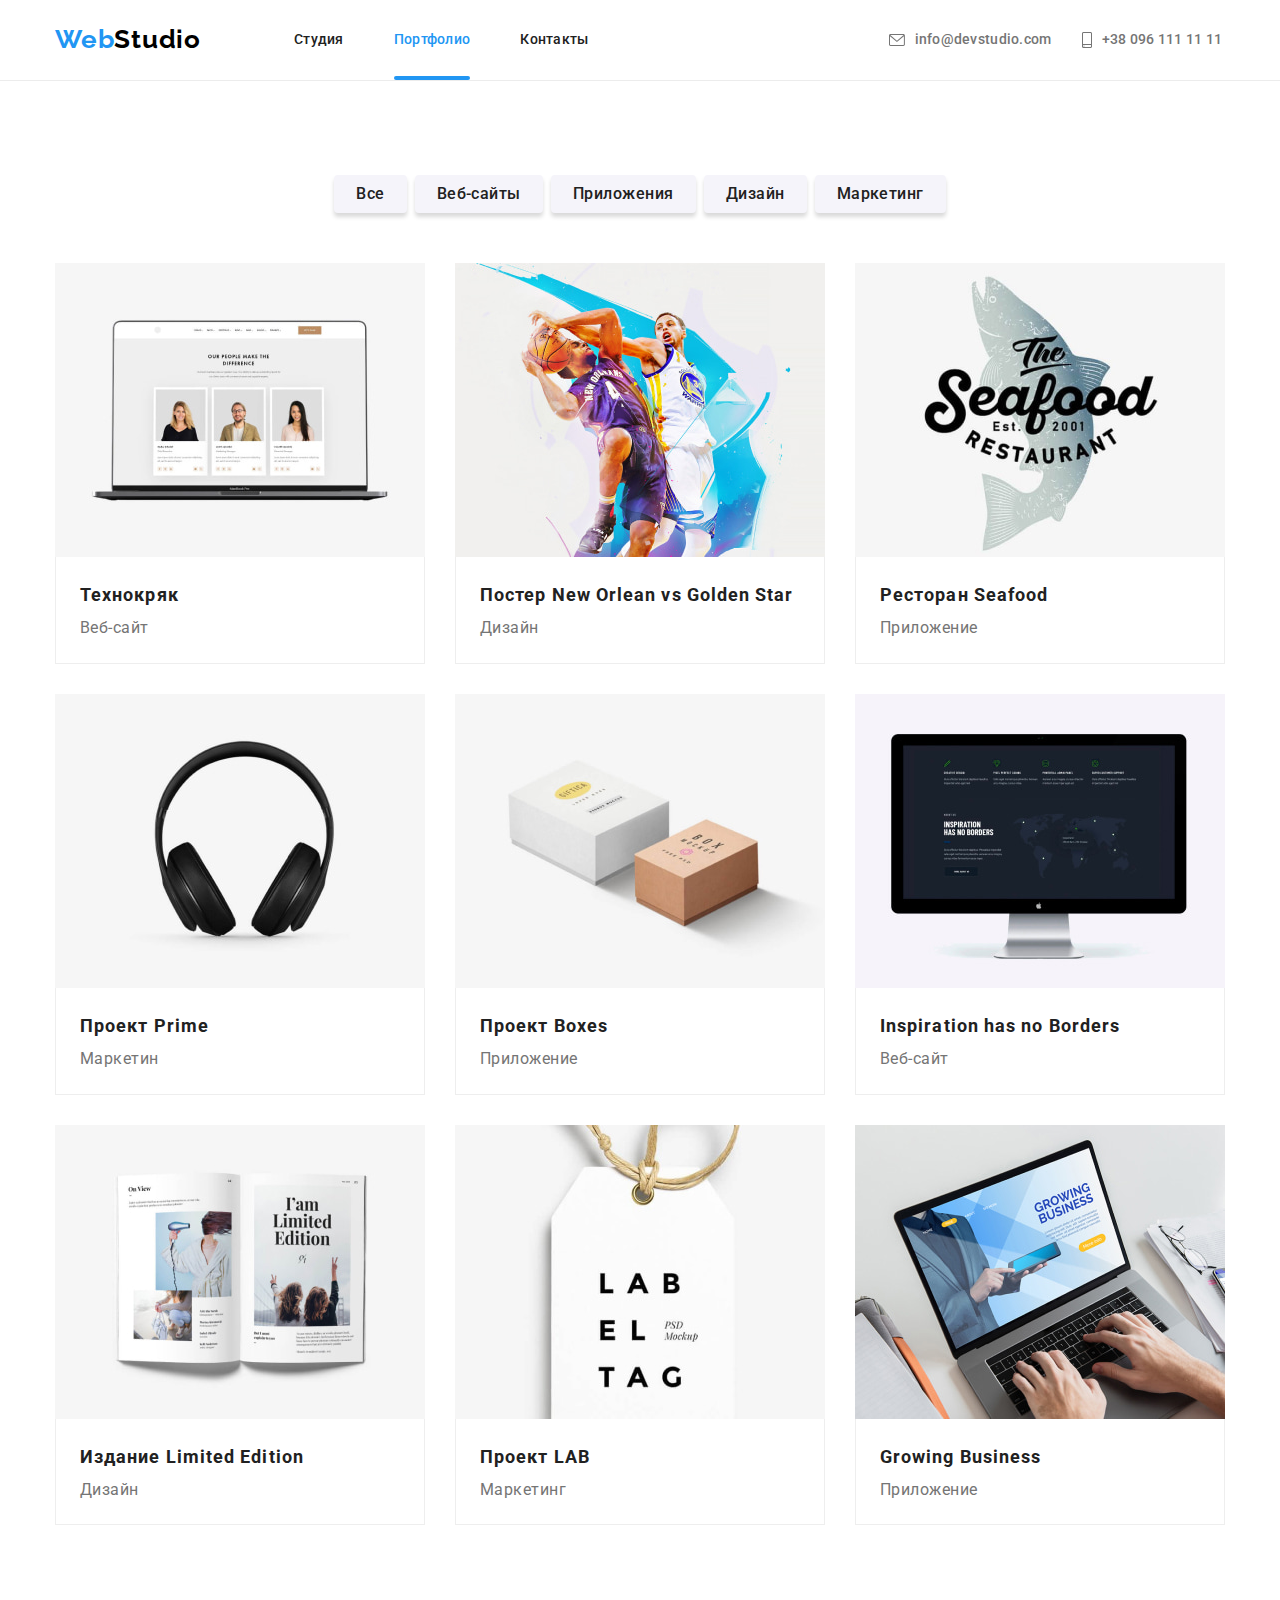
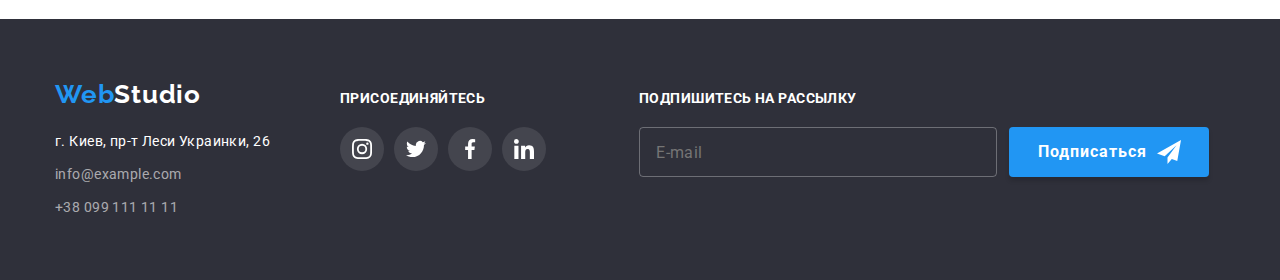
==== commit 410d603e: "fix" ====
--- a/portfolio.html
+++ b/portfolio.html
@@ -1,491 +1,615 @@
 <!DOCTYPE html>
 <html lang="ru">
-
-<head>
-  <meta charset="UTF-8" />
-  <meta http-equiv="X-UA-Compatible" content="IE=edge" />
-  <meta name="viewport" content="width=device-width, initial-scale=1.0" />
-  <link rel="preconnect" href="https://fonts.googleapis.com" />
-  <link rel="preconnect" href="https://fonts.gstatic.com" crossorigin />
-  <link href="https://fonts.googleapis.com/css2?family=Raleway:wght@700&family=Roboto:wght@400;500;700;900&display=swap"
-    rel="stylesheet" />
-  <link rel="stylesheet" href="https://cdn.jsdelivr.net/npm/modern-normalize@1/modern-normalize.min.css" />
-  <link rel="stylesheet" href="./css/main.min.css" />
-  <title>Портфолио</title>
-</head>
-
-<body>
-  <!--Шапка сайта-->
-  <header class="page-header">
-    <div class="container page-header__container">
-      <!-- Логотип -->
-      <a href="./index.html" lang="en" class="logo page-header__logo">
-        <span class="logo-web">Web</span><span class="logo-studio">Studio</span>
-      </a>
-      <!-- Кнопка переключателя мобильного меню -->
-      <button type="button" class="nav__btn-mobile" aria-controls="page-header__nav-container" aria-expanded="false"
-        data-menu-button>
-        <svg width="40" height="40" aria-label="Переключатель мобильного меню">
-          <use class="nav__icon-cross" href="./images/svg/icon.svg#cross"></use>
-          <use class="nav__icon-menu" href="./images/svg/icon.svg#menu"></use>
-        </svg>
-      </button>
-      <!-- Контейнер для мобильного меню -->
-      <div class="page-header__nav-container" id="page-header__nav-container" data-menu>
-        <!-- Блок навигации -->
-        <nav class="nav">
-          <!-- Навигация по сайту -->
-          <ul class="nav__list">
-            <li class="nav__item nav-item-current">
-              <a href="./index.html" class="nav__link">Студия</a>
-            </li>
-            <li class="nav__item">
-              <a href="./portfolio.html" class="nav__link nav__current">Портфолио</a>
-            </li>
-            <li class="nav__item">
-              <a href="" class="nav__link">Контакты</a>
+  <head>
+    <meta charset="UTF-8" />
+    <meta http-equiv="X-UA-Compatible" content="IE=edge" />
+    <meta name="viewport" content="width=device-width, initial-scale=1.0" />
+    <link rel="preconnect" href="https://fonts.googleapis.com" />
+    <link rel="preconnect" href="https://fonts.gstatic.com" crossorigin />
+    <link
+      href="https://fonts.googleapis.com/css2?family=Raleway:wght@700&family=Roboto:wght@400;500;700;900&display=swap"
+      rel="stylesheet"
+    />
+    <link
+      rel="stylesheet"
+      href="https://cdn.jsdelivr.net/npm/modern-normalize@1/modern-normalize.min.css"
+    />
+    <link rel="stylesheet" href="./css/main.min.css" />
+    <title>Портфолио</title>
+  </head>
+
+  <body>
+    <!--Шапка сайта-->
+    <header class="page-header">
+      <div class="container page-header__container">
+        <!-- Логотип -->
+        <a href="./index.html" lang="en" class="logo page-header__logo">
+          <span class="logo-web">Web</span><span class="logo-studio">Studio</span>
+        </a>
+        <!-- Кнопка переключателя мобильного меню -->
+        <button
+          type="button"
+          class="nav__btn-mobile"
+          aria-controls="page-header__nav-container"
+          aria-expanded="false"
+          data-menu-button
+        >
+          <svg width="40" height="40" aria-label="Переключатель мобильного меню">
+            <use class="nav__icon-cross" href="./images/svg/icon.svg#cross"></use>
+            <use class="nav__icon-menu" href="./images/svg/icon.svg#menu"></use>
+          </svg>
+        </button>
+        <!-- Контейнер для мобильного меню -->
+        <div class="page-header__nav-container" id="page-header__nav-container" data-menu>
+          <!-- Блок навигации -->
+          <nav class="nav">
+            <!-- Навигация по сайту -->
+            <ul class="nav__list">
+              <li class="nav__item nav-item-current">
+                <a href="./index.html" class="nav__link">Студия</a>
+              </li>
+              <li class="nav__item">
+                <a href="./portfolio.html" class="nav__link nav__current">Портфолио</a>
+              </li>
+              <li class="nav__item">
+                <a href="" class="nav__link">Контакты</a>
+              </li>
+            </ul>
+          </nav>
+          <div>
+            <!-- Каналы связи со студией -->
+            <ul class="contacts">
+              <li>
+                <a class="contacts__link mobile-tel" href="tel:+380961111111">
+                  +38 096 111 11 11
+                </a>
+              </li>
+              <li class="contacts__item mail">
+                <a href="mailto:info@devstudio.com" class="contacts__link">
+                  <svg class="contacts__icon mail" width="16" height="12">
+                    <use href="./images/svg/icon.svg#head-email"></use>
+                  </svg>
+                  info@devstudio.com
+                </a>
+              </li>
+              <li class="contacts__item tel">
+                <a href="tel:+380961111111" class="contacts__link tel">
+                  <svg class="contacts__icon tel" width="10" height="16">
+                    <use href="./images/svg/icon.svg#head-smartphone"></use>
+                  </svg>
+                  +38 096 111 11 11
+                </a>
+              </li>
+            </ul>
+            <!-- Социальные сети студии -->
+            <ul class="page-header__social">
+              <li class="page-header__social-item">
+                <a href="https://www.instagram.com/" class="page-header__social-link">Instagram</a>
+              </li>
+              <li class="page-header__social-item">
+                <a href="https://twitter.com/" class="page-header__social-link">Twitter</a>
+              </li>
+              <li class="page-header__social-item">
+                <a href="https://www.facebook.com/" class="page-header__social-link">Facebook</a>
+              </li>
+              <li class="page-header__social-item">
+                <a href="https://www.linkedin.com/" class="page-header__social-link">LinkedIn</a>
+              </li>
+            </ul>
+          </div>
+        </div>
+      </div>
+    </header>
+
+    <!-- Основной контент страницы -->
+    <main>
+      <section class="section">
+        <div class="container">
+          <h1 class="visually-hidden">Портфолио Веб-Студии</h1>
+          <!-- Фильтр по нашим проектам -->
+          <h2 class="visually-hidden">Фильтр по нашим проектам</h2>
+          <ul class="filter-project">
+            <li class="filter-project__item">
+              <button type="button" class="btn filter-project__btn">Все</button>
+            </li>
+            <li class="filter-project__item">
+              <button type="button" class="btn filter-project__btn">Веб-сайты</button>
+            </li>
+            <li class="filter-project__item">
+              <button type="button" class="btn filter-project__btn">Приложения</button>
+            </li>
+            <li class="filter-project__item">
+              <button type="button" class="btn filter-project__btn">Дизайн</button>
+            </li>
+            <li class="filter-project__item">
+              <button type="button" class="btn filter-project__btn">Маркетинг</button>
             </li>
           </ul>
-        </nav>
-        <div>
-          <!-- Каналы связи со студией -->
-          <ul class="contacts">
-            <li>
-              <a class="contacts__link mobile-tel" href="tel:+380961111111">
-                +38 096 111 11 11
-              </a>
-            </li>
-            <li class="contacts__item mail">
-              <a href="mailto:info@devstudio.com" class="contacts__link">
-                <svg class="contacts__icon mail" width="16" height="12">
-                  <use href="./images/svg/icon.svg#head-email"></use>
-                </svg>
-                info@devstudio.com
-              </a>
-            </li>
-            <li class="contacts__item tel">
-              <a href="tel:+380961111111" class="contacts__link tel">
-                <svg class="contacts__icon tel" width="10" height="16">
-                  <use href="./images/svg/icon.svg#head-smartphone"></use>
-                </svg>
-                +38 096 111 11 11
-              </a>
-            </li>
-          </ul>
-          <!-- Социальные сети студии -->
-          <ul class="page-header__social">
-            <li class="page-header__social-item">
-              <a href="https://www.instagram.com/" class="page-header__social-link">Instagram</a>
-            </li>
-            <li class="page-header__social-item">
-              <a href="https://twitter.com/" class="page-header__social-link">Twitter</a>
-            </li>
-            <li class="page-header__social-item">
-              <a href="https://www.facebook.com/" class="page-header__social-link">Facebook</a>
-            </li>
-            <li class="page-header__social-item">
-              <a href="https://www.linkedin.com/" class="page-header__social-link">LinkedIn</a>
+
+          <!-- Наши проекты -->
+          <h2 class="visually-hidden">Наши проекты</h2>
+          <ul class="ourproject">
+            <li class="ourproject__item">
+              <a href="" class="ourproject__link">
+                <div class="ourproject__wrap-hover">
+                  <p class="ourproject__text-hover">
+                    Ресурс предлагает комплексные предложения с разным уровнем функционала и
+                    сервисов. Все это позволит посетителю получить исчерпывающие сведения о компании
+                    или частном лице.
+                  </p>
+                  <picture>
+                    <source
+                      srcset="
+                        ./images/portfolio/mobile/portfolio-1-480.jpg   1x,
+                        ./images/portfolio/mobile/portfolio-1-480@2.jpg 2x
+                      "
+                      media="(max-width: 767px)"
+                    />
+                    <source
+                      srcset="
+                        ./images/portfolio/tablet/portfolio-1-768.jpg   1x,
+                        ./images/portfolio/tablet/portfolio-1-768@2.jpg 2x
+                      "
+                      media="(max-width: 1199px)"
+                    />
+                    <source
+                      srcset="
+                        ./images/portfolio/portfolio-1-1200.jpg   1x,
+                        ./images/portfolio/portfolio-1-1200@2.jpg 2x
+                      "
+                      media="(min-width: 1200px)"
+                    />
+                    <img
+                      src="./images/portfolio/portfolio-1-1200.jpg"
+                      alt="Ноутбук с отображённым сайтом"
+                      sizes="100 vw"
+                    />
+                  </picture>
+                </div>
+
+                <div class="ourproject__wrap">
+                  <h3 class="ourproject__subtitle">Технокряк</h3>
+                  <p class="ourproject__text">Веб-сайт</p>
+                </div>
+              </a>
+            </li>
+            <li class="ourproject__item">
+              <a href="" class="ourproject__link">
+                <div class="ourproject__wrap-hover">
+                  <p class="ourproject__text-hover">
+                    Ресурс предлагает комплексные предложения с разным уровнем функционала и
+                    сервисов. Все это позволит посетителю получить исчерпывающие сведения о компании
+                    или частном лице.
+                  </p>
+                  <picture>
+                    <source
+                      srcset="
+                        ./images/portfolio/mobile/portfolio-2-480.jpg   1x,
+                        ./images/portfolio/mobile/portfolio-2-480@2.jpg 2x
+                      "
+                      media="(max-width: 767px)"
+                    />
+                    <source
+                      srcset="
+                        ./images/portfolio/tablet/portfolio-2-768.jpg   1x,
+                        ./images/portfolio/tablet/portfolio-2-768@2.jpg 2x
+                      "
+                      media="(max-width: 1199px)"
+                    />
+                    <source
+                      srcset="
+                        ./images/portfolio/portfolio-2-1200.jpg   1x,
+                        ./images/portfolio/portfolio-2-1200@2.jpg 2x
+                      "
+                      media="(min-width: 1200px)"
+                    />
+                    <img
+                      src="./images/portfolio/portfolio-2-1200.jpg"
+                      alt="Постер с игроками в баскетбол"
+                      sizes="100 vw"
+                    />
+                  </picture>
+                </div>
+
+                <div class="ourproject__wrap">
+                  <h3 class="ourproject__subtitle">Постер New Orlean vs Golden Star</h3>
+                  <p class="ourproject__text">Дизайн</p>
+                </div>
+              </a>
+            </li>
+            <li class="ourproject__item">
+              <a href="" class="ourproject__link">
+                <div class="ourproject__wrap-hover">
+                  <p class="ourproject__text-hover">
+                    Ресурс предлагает комплексные предложения с разным уровнем функционала и
+                    сервисов. Все это позволит посетителю получить исчерпывающие сведения о компании
+                    или частном лице.
+                  </p>
+                  <picture>
+                    <source
+                      srcset="
+                        ./images/portfolio/mobile/portfolio-3-480.jpg   1x,
+                        ./images/portfolio/mobile/portfolio-3-480@2.jpg 2x
+                      "
+                      media="(max-width: 767px)"
+                    />
+                    <source
+                      srcset="
+                        ./images/portfolio/tablet/portfolio-3-768.jpg   1x,
+                        ./images/portfolio/tablet/portfolio-3-768@2.jpg 2x
+                      "
+                      media="(max-width: 1199px)"
+                    />
+                    <source
+                      srcset="
+                        ./images/portfolio/portfolio-3-1200.jpg   1x,
+                        ./images/portfolio/portfolio-3-1200@2.jpg 2x
+                      "
+                      media="(min-width: 1200px)"
+                    />
+                    <img
+                      src="./images/portfolio/portfolio-3-1200.jpg"
+                      alt="Логотип ресторана морской еды"
+                      sizes="100 vw"
+                    />
+                  </picture>
+                </div>
+
+                <div class="ourproject__wrap">
+                  <h3 class="ourproject__subtitle">Ресторан Seafood</h3>
+                  <p class="ourproject__text">Приложение</p>
+                </div>
+              </a>
+            </li>
+            <li class="ourproject__item">
+              <a href="" class="ourproject__link">
+                <div class="ourproject__wrap-hover">
+                  <p class="ourproject__text-hover">
+                    Ресурс предлагает комплексные предложения с разным уровнем функционала и
+                    сервисов. Все это позволит посетителю получить исчерпывающие сведения о компании
+                    или частном лице.
+                  </p>
+                  <picture>
+                    <source
+                      srcset="
+                        ./images/portfolio/mobile/portfolio-4-480.jpg   1x,
+                        ./images/portfolio/mobile/portfolio-4-480@2.jpg 2x
+                      "
+                      media="(max-width: 767px)"
+                    />
+                    <source
+                      srcset="
+                        ./images/portfolio/tablet/portfolio-4-768.jpg   1x,
+                        ./images/portfolio/tablet/portfolio-4-768@2.jpg 2x
+                      "
+                      media="(max-width: 1199px)"
+                    />
+                    <source
+                      srcset="
+                        ./images/portfolio/portfolio-4-1200.jpg   1x,
+                        ./images/portfolio/portfolio-4-1200@2.jpg 2x
+                      "
+                      media="(min-width: 1200px)"
+                    />
+                    <img
+                      src="./images/portfolio/portfolio-4-1200.jpg"
+                      alt="Наушники"
+                      sizes="100 vw"
+                    />
+                  </picture>
+                </div>
+
+                <div class="ourproject__wrap">
+                  <h3 class="ourproject__subtitle">Проект Prime</h3>
+                  <p class="ourproject__text">Маркетин</p>
+                </div>
+              </a>
+            </li>
+            <li class="ourproject__item">
+              <a href="" class="ourproject__link">
+                <div class="ourproject__wrap-hover">
+                  <p class="ourproject__text-hover">
+                    Ресурс предлагает комплексные предложения с разным уровнем функционала и
+                    сервисов. Все это позволит посетителю получить исчерпывающие сведения о компании
+                    или частном лице.
+                  </p>
+                  <picture>
+                    <source
+                      srcset="
+                        ./images/portfolio/mobile/portfolio-5-480.jpg   1x,
+                        ./images/portfolio/mobile/portfolio-5-480@2.jpg 2x
+                      "
+                      media="(max-width: 767px)"
+                    />
+                    <source
+                      srcset="
+                        ./images/portfolio/tablet/portfolio-5-768.jpg   1x,
+                        ./images/portfolio/tablet/portfolio-5-768@2.jpg 2x
+                      "
+                      media="(max-width: 1199px)"
+                    />
+                    <source
+                      srcset="
+                        ./images/portfolio/portfolio-5-1200.jpg   1x,
+                        ./images/portfolio/portfolio-5-1200@2.jpg 2x
+                      "
+                      media="(min-width: 1200px)"
+                    />
+                    <img
+                      src="./images/portfolio/portfolio-5-1200.jpg"
+                      alt="Коробки разных видов"
+                      sizes="100 vw"
+                    />
+                </div>
+
+                <div class="ourproject__wrap">
+                  <h3 class="ourproject__subtitle">Проект Boxes</h3>
+                  <p class="ourproject__text">Приложение</p>
+                </div>
+              </a>
+            </li>
+            <li class="ourproject__item">
+              <a href="" class="ourproject__link">
+                <div class="ourproject__wrap-hover">
+                  <p class="ourproject__text-hover">
+                    Ресурс предлагает комплексные предложения с разным уровнем функционала и
+                    сервисов. Все это позволит посетителю получить исчерпывающие сведения о компании
+                    или частном лице.
+                  </p>
+                  <picture>
+                    <source
+                      srcset="
+                        ./images/portfolio/mobile/portfolio-6-480.jpg   1x,
+                        ./images/portfolio/mobile/portfolio-6-480@2.jpg 2x
+                      "
+                      media="(max-width: 767px)"
+                    />
+                    <source
+                      srcset="
+                        ./images/portfolio/tablet/portfolio-6-768.jpg   1x,
+                        ./images/portfolio/tablet/portfolio-6-768@2.jpg 2x
+                      "
+                      media="(max-width: 1199px)"
+                    />
+                    <source
+                      srcset="
+                        ./images/portfolio/portfolio-6-1200.jpg   1x,
+                        ./images/portfolio/portfolio-6-1200@2.jpg 2x
+                      "
+                      media="(min-width: 1200px)"
+                    />
+                    <img
+                      src="./images/portfolio/portfolio-6-1200.jpg"
+                      alt="Сайт проекта Вдохновение не имеет границ"
+                      sizes="100 vw"
+                    />
+                </div>
+
+                <div class="ourproject__wrap">
+                  <h3 class="ourproject__subtitle">Inspiration has no Borders</h3>
+                  <p class="ourproject__text">Веб-сайт</p>
+                </div>
+              </a>
+            </li>
+            <li class="ourproject__item">
+              <a href="" class="ourproject__link">
+                <div class="ourproject__wrap-hover">
+                  <p class="ourproject__text-hover">
+                    Ресурс предлагает комплексные предложения с разным уровнем функционала и
+                    сервисов. Все это позволит посетителю получить исчерпывающие сведения о компании
+                    или частном лице.
+                  </p>
+                  <picture>
+                    <source
+                      srcset="
+                        ./images/portfolio/mobile/portfolio-7-480.jpg   1x,
+                        ./images/portfolio/mobile/portfolio-7-480@2.jpg 2x
+                      "
+                      media="(max-width: 767px)"
+                    />
+                    <source
+                      srcset="
+                        ./images/portfolio/tablet/portfolio-7-768.jpg   1x,
+                        ./images/portfolio/tablet/portfolio-7-768@2.jpg 2x
+                      "
+                      media="(max-width: 1199px)"
+                    />
+                    <source
+                      srcset="
+                        ./images/portfolio/portfolio-7-1200.jpg   1x,
+                        ./images/portfolio/portfolio-7-1200@2.jpg 2x
+                      "
+                      media="(min-width: 1200px)"
+                    />
+                    <img
+                      src="./images/portfolio/portfolio-7-1200.jpg"
+                      alt="Книга с названием Ограниченое издание"
+                      sizes="100 vw"
+                    />
+                </div>
+
+                <div class="ourproject__wrap">
+                  <h3 class="ourproject__subtitle">Издание Limited Edition</h3>
+                  <p class="ourproject__text">Дизайн</p>
+                </div>
+              </a>
+            </li>
+            <li class="ourproject__item">
+              <a href="" class="ourproject__link">
+                <div class="ourproject__wrap-hover">
+                  <p class="ourproject__text-hover">
+                    Ресурс предлагает комплексные предложения с разным уровнем функционала и
+                    сервисов. Все это позволит посетителю получить исчерпывающие сведения о компании
+                    или частном лице.
+                  </p>
+                  <picture>
+                    <source
+                      srcset="
+                        ./images/portfolio/mobile/portfolio-8-480.jpg   1x,
+                        ./images/portfolio/mobile/portfolio-8-480@2.jpg 2x
+                      "
+                      media="(max-width: 767px)"
+                    />
+                    <source
+                      srcset="
+                        ./images/portfolio/tablet/portfolio-8-768.jpg   1x,
+                        ./images/portfolio/tablet/portfolio-8-768@2.jpg 2x
+                      "
+                      media="(max-width: 1199px)"
+                    />
+                    <source
+                      srcset="
+                        ./images/portfolio/portfolio-8-1200.jpg   1x,
+                        ./images/portfolio/portfolio-8-1200@2.jpg 2x
+                      "
+                      media="(min-width: 1200px)"
+                    />
+                    <img
+                      src="./images/portfolio/portfolio-8-1200.jpg"
+                      alt="Бирка с названием проекта ЛАБ"
+                      sizes="100 vw"
+                    />
+                </div>
+
+                <div class="ourproject__wrap">
+                  <h3 class="ourproject__subtitle">Проект LAB</h3>
+                  <p class="ourproject__text">Маркетинг</p>
+                </div>
+              </a>
+            </li>
+            <li class="ourproject__item">
+              <a href="" class="ourproject__link">
+                <div class="ourproject__wrap-hover">
+                  <p class="ourproject__text-hover">
+                    Ресурс предлагает комплексные предложения с разным уровнем функционала и
+                    сервисов. Все это позволит посетителю получить исчерпывающие сведения о компании
+                    или частном лице.
+                  </p>
+                  <picture>
+                    <source
+                      srcset="
+                        ./images/portfolio/mobile/portfolio-9-480.jpg   1x,
+                        ./images/portfolio/mobile/portfolio-9-480@2.jpg 2x
+                      "
+                      media="(max-width: 767px)"
+                    />
+                    <source
+                      srcset="
+                        ./images/portfolio/tablet/portfolio-9-768.jpg   1x,
+                        ./images/portfolio/tablet/portfolio-9-768@2.jpg 2x
+                      "
+                      media="(max-width: 1199px)"
+                    />
+                    <source
+                      srcset="
+                        ./images/portfolio/portfolio-9-1200.jpg   1x,
+                        ./images/portfolio/portfolio-9-1200@2.jpg 2x
+                      "
+                      media="(min-width: 1200px)"
+                    />
+                    <img
+                      src="./images/portfolio/portfolio-9-1200.jpg"
+                      alt="Человек работает за ноутбуком в приложении"
+                      sizes="100 vw"
+                    />
+                </div>
+
+                <div class="ourproject__wrap">
+                  <h3 class="ourproject__subtitle">Growing Business</h3>
+                  <p class="ourproject__text">Приложение</p>
+                </div>
+              </a>
             </li>
           </ul>
         </div>
-      </div>
-    </div>
-  </header>
-
-  <!-- Основной контент страницы -->
-  <main>
-    <section class="section">
-      <div class="container">
-        <h1 class="visually-hidden">Портфолио Веб-Студии</h1>
-        <!-- Фильтр по нашим проектам -->
-        <h2 class="visually-hidden">Фильтр по нашим проектам</h2>
-        <ul class="filter-project">
-          <li class="filter-project__item">
-            <button type="button" class="btn filter-project__btn">Все</button>
-          </li>
-          <li class="filter-project__item">
-            <button type="button" class="btn filter-project__btn">Веб-сайты</button>
-          </li>
-          <li class="filter-project__item">
-            <button type="button" class="btn filter-project__btn">Приложения</button>
-          </li>
-          <li class="filter-project__item">
-            <button type="button" class="btn filter-project__btn">Дизайн</button>
-          </li>
-          <li class="filter-project__item">
-            <button type="button" class="btn filter-project__btn">Маркетинг</button>
-          </li>
-        </ul>
-
-        <!-- Наши проекты -->
-        <h2 class="visually-hidden">Наши проекты</h2>
-        <ul class="ourproject">
-          <li class="ourproject__item">
-            <a href="" class="ourproject__link">
-              <div class="ourproject__wrap-hover">
-                <p class="ourproject__text-hover">
-                  Ресурс предлагает комплексные предложения с разным уровнем функционала и
-                  сервисов. Все это позволит посетителю получить исчерпывающие сведения о компании
-                  или частном лице.
-                </p>
-                <picture>
-                  <source srcset="
-                        ./images/portfolio/mobile/portfolio-1-480.jpg   1x,
-                        ./images/portfolio/mobile/portfolio-1-480@2.jpg 2x
-                      " media="(max-width: 767px)" />
-                  <source srcset="
-                        ./images/portfolio/tablet/portfolio-1-768.jpg   1x,
-                        ./images/portfolio/tablet/portfolio-1-768@2.jpg 2x
-                      " media="(max-width: 1199px)" />
-                  <source srcset="
-                        ./images/portfolio/portfolio-1-1200.jpg   1x,
-                        ./images/portfolio/portfolio-1-1200@2.jpg 2x
-                      " media="(min-width: 1200px)" />
-                  <img src="./images/portfolio/portfolio-1-1200.jpg" alt="Ноутбук с отображённым сайтом"
-                    sizes="100 vw" />
-                </picture>
-              </div>
-
-              <div class="ourproject__wrap">
-                <h3 class="ourproject__subtitle">Технокряк</h3>
-                <p class="ourproject__text">Веб-сайт</p>
-              </div>
+      </section>
+    </main>
+
+    <!--Footer-->
+    <footer class="page-footer">
+      <h2 class="visually-hidden">Подвал сайта</h2>
+      <div class="container page-footer__container">
+        <div class="pade-footer__tablet-container">
+          <div class="page-footer__contacts">
+            <a href="./index.html" lang="en" class="logo">
+              <span class="logo-web">Web</span><span class="footer__logo-studio">Studio</span>
             </a>
-          </li>
-          <li class="ourproject__item">
-            <a href="" class="ourproject__link">
-              <div class="ourproject__wrap-hover">
-                <p class="ourproject__text-hover">
-                  Ресурс предлагает комплексные предложения с разным уровнем функционала и
-                  сервисов. Все это позволит посетителю получить исчерпывающие сведения о компании
-                  или частном лице.
-                </p>
-                <picture>
-                  <source srcset="
-                        ./images/portfolio/mobile/portfolio-2-480.jpg   1x,
-                        ./images/portfolio/mobile/portfolio-2-480@2.jpg 2x
-                      " media="(max-width: 767px)" />
-                  <source srcset="
-                        ./images/portfolio/tablet/portfolio-2-768.jpg   1x,
-                        ./images/portfolio/tablet/portfolio-2-768@2.jpg 2x
-                      " media="(max-width: 1199px)" />
-                  <source srcset="
-                        ./images/portfolio/portfolio-2-1200.jpg   1x,
-                        ./images/portfolio/portfolio-2-1200@2.jpg 2x
-                      " media="(min-width: 1200px)" />
-                  <img src="./images/portfolio/portfolio-2-1200.jpg" alt="Постер с игроками в баскетбол"
-                    sizes="100 vw" />
-                </picture>
-              </div>
-
-              <div class="ourproject__wrap">
-                <h3 class="ourproject__subtitle">Постер New Orlean vs Golden Star</h3>
-                <p class="ourproject__text">Дизайн</p>
-              </div>
-            </a>
-          </li>
-          <li class="ourproject__item">
-            <a href="" class="ourproject__link">
-              <div class="ourproject__wrap-hover">
-                <p class="ourproject__text-hover">
-                  Ресурс предлагает комплексные предложения с разным уровнем функционала и
-                  сервисов. Все это позволит посетителю получить исчерпывающие сведения о компании
-                  или частном лице.
-                </p>
-                <picture>
-                  <source srcset="
-                        ./images/portfolio/mobile/portfolio-3-480.jpg   1x,
-                        ./images/portfolio/mobile/portfolio-3-480@2.jpg 2x
-                      " media="(max-width: 767px)" />
-                  <source srcset="
-                        ./images/portfolio/tablet/portfolio-3-768.jpg   1x,
-                        ./images/portfolio/tablet/portfolio-3-768@2.jpg 2x
-                      " media="(max-width: 1199px)" />
-                  <source srcset="
-                        ./images/portfolio/portfolio-3-1200.jpg   1x,
-                        ./images/portfolio/portfolio-3-1200@2.jpg 2x
-                      " media="(min-width: 1200px)" />
-                  <img src="./images/portfolio/portfolio-3-1200.jpg" alt="Логотип ресторана морской еды"
-                    sizes="100 vw" />
-                </picture>
-              </div>
-
-              <div class="ourproject__wrap">
-                <h3 class="ourproject__subtitle">Ресторан Seafood</h3>
-                <p class="ourproject__text">Приложение</p>
-              </div>
-            </a>
-          </li>
-          <li class="ourproject__item">
-            <a href="" class="ourproject__link">
-              <div class="ourproject__wrap-hover">
-                <p class="ourproject__text-hover">
-                  Ресурс предлагает комплексные предложения с разным уровнем функционала и
-                  сервисов. Все это позволит посетителю получить исчерпывающие сведения о компании
-                  или частном лице.
-                </p>
-                <picture>
-                  <source srcset="
-                        ./images/portfolio/mobile/portfolio-4-480.jpg   1x,
-                        ./images/portfolio/mobile/portfolio-4-480@2.jpg 2x
-                      " media="(max-width: 767px)" />
-                  <source srcset="
-                        ./images/portfolio/tablet/portfolio-4-768.jpg   1x,
-                        ./images/portfolio/tablet/portfolio-4-768@2.jpg 2x
-                      " media="(max-width: 1199px)" />
-                  <source srcset="
-                        ./images/portfolio/portfolio-4-1200.jpg   1x,
-                        ./images/portfolio/portfolio-4-1200@2.jpg 2x
-                      " media="(min-width: 1200px)" />
-                  <img src="./images/portfolio/portfolio-4-1200.jpg" alt="Наушники" sizes="100 vw" />
-                </picture>
-              </div>
-
-              <div class="ourproject__wrap">
-                <h3 class="ourproject__subtitle">Проект Prime</h3>
-                <p class="ourproject__text">Маркетин</p>
-              </div>
-            </a>
-          </li>
-          <li class="ourproject__item">
-            <a href="" class="ourproject__link">
-              < class="ourproject__wrap-hover">
-                <p class="ourproject__text-hover">
-                  Ресурс предлагает комплексные предложения с разным уровнем функционала и
-                  сервисов. Все это позволит посетителю получить исчерпывающие сведения о компании
-                  или частном лице.
-                </p>
-                <picture>
-                  <source srcset="
-                        ./images/portfolio/mobile/portfolio-5-480.jpg   1x,
-                        ./images/portfolio/mobile/portfolio-5-480@2.jpg 2x
-                      " media="(max-width: 767px)" />
-                  <source srcset="
-                        ./images/portfolio/tablet/portfolio-5-768.jpg   1x,
-                        ./images/portfolio/tablet/portfolio-5-768@2.jpg 2x
-                      " media="(max-width: 1199px)" />
-                  <source srcset="
-                        ./images/portfolio/portfolio-5-1200.jpg   1x,
-                        ./images/portfolio/portfolio-5-1200@2.jpg 2x
-                      " media="(min-width: 1200px)" />
-                  <img src="./images/portfolio/portfolio-5-1200.jpg" alt="Коробки разных видов" sizes="100 vw" />
-                </picture>
-
-                <div class="ourproject__wrap">
-                  <h3 class="ourproject__subtitle">Проект Boxes</h3>
-                  <p class="ourproject__text">Приложение</p>
-                </div>
-            </a>
-          </li>
-          <li class="ourproject__item">
-            <a href="" class="ourproject__link">
-              < class="ourproject__wrap-hover">
-                <p class="ourproject__text-hover">
-                  Ресурс предлагает комплексные предложения с разным уровнем функционала и
-                  сервисов. Все это позволит посетителю получить исчерпывающие сведения о компании
-                  или частном лице.
-                </p>
-                <picture>
-                  <source srcset="
-                        ./images/portfolio/mobile/portfolio-6-480.jpg   1x,
-                        ./images/portfolio/mobile/portfolio-6-480@2.jpg 2x
-                      " media="(max-width: 767px)" />
-                  <source srcset="
-                        ./images/portfolio/tablet/portfolio-6-768.jpg   1x,
-                        ./images/portfolio/tablet/portfolio-6-768@2.jpg 2x
-                      " media="(max-width: 1199px)" />
-                  <source srcset="
-                        ./images/portfolio/portfolio-6-1200.jpg   1x,
-                        ./images/portfolio/portfolio-6-1200@2.jpg 2x
-                      " media="(min-width: 1200px)" />
-                  <img src="./images/portfolio/portfolio-6-1200.jpg" alt="Сайт проекта Вдохновение не имеет границ"
-                    sizes="100 vw" />
-                </picture>
-
-                <div class="ourproject__wrap">
-                  <h3 class="ourproject__subtitle">Inspiration has no Borders</h3>
-                  <p class="ourproject__text">Веб-сайт</p>
-                </div>
-            </a>
-          </li>
-          <li class="ourproject__item">
-            <a href="" class="ourproject__link">
-              <div class="ourproject__wrap-hover">
-                <p class="ourproject__text-hover">
-                  Ресурс предлагает комплексные предложения с разным уровнем функционала и
-                  сервисов. Все это позволит посетителю получить исчерпывающие сведения о компании
-                  или частном лице.
-                </p>
-                <picture>
-                  <source srcset="
-                        ./images/portfolio/mobile/portfolio-7-480.jpg   1x,
-                        ./images/portfolio/mobile/portfolio-7-480@2.jpg 2x
-                      " media="(max-width: 767px)" />
-                  <source srcset="
-                        ./images/portfolio/tablet/portfolio-7-768.jpg   1x,
-                        ./images/portfolio/tablet/portfolio-7-768@2.jpg 2x
-                      " media="(max-width: 1199px)" />
-                  <source srcset="
-                        ./images/portfolio/portfolio-7-1200.jpg   1x,
-                        ./images/portfolio/portfolio-7-1200@2.jpg 2x
-                      " media="(min-width: 1200px)" />
-                  <img src="./images/portfolio/portfolio-7-1200.jpg" alt="Книга с названием Ограниченое издание"
-                    sizes="100 vw" />
-                </picture>
-
-                <div class="ourproject__wrap">
-                  <h3 class="ourproject__subtitle">Издание Limited Edition</h3>
-                  <p class="ourproject__text">Дизайн</p>
-                </div>
-            </a>
-          </li>
-          <li class="ourproject__item">
-            <a href="" class="ourproject__link">
-              <div class="ourproject__wrap-hover">
-                <p class="ourproject__text-hover">
-                  Ресурс предлагает комплексные предложения с разным уровнем функционала и
-                  сервисов. Все это позволит посетителю получить исчерпывающие сведения о компании
-                  или частном лице.
-                </p>
-                <picture>
-                  <source srcset="
-                        ./images/portfolio/mobile/portfolio-8-480.jpg   1x,
-                        ./images/portfolio/mobile/portfolio-8-480@2.jpg 2x
-                      " media="(max-width: 767px)" />
-                  <source srcset="
-                        ./images/portfolio/tablet/portfolio-8-768.jpg   1x,
-                        ./images/portfolio/tablet/portfolio-8-768@2.jpg 2x
-                      " media="(max-width: 1199px)" />
-                  <source srcset="
-                        ./images/portfolio/portfolio-8-1200.jpg   1x,
-                        ./images/portfolio/portfolio-8-1200@2.jpg 2x
-                      " media="(min-width: 1200px)" />
-                  <img src="./images/portfolio/portfolio-8-1200.jpg" alt="Бирка с названием проекта ЛАБ"
-                    sizes="100 vw" />
-                </picture>
-
-                <div class="ourproject__wrap">
-                  <h3 class="ourproject__subtitle">Проект LAB</h3>
-                  <p class="ourproject__text">Маркетинг</p>
-                </div>
-            </a>
-          </li>
-          <li class="ourproject__item">
-            <a href="" class="ourproject__link">
-              <div class="ourproject__wrap-hover">
-                <p class="ourproject__text-hover">
-                  Ресурс предлагает комплексные предложения с разным уровнем функционала и
-                  сервисов. Все это позволит посетителю получить исчерпывающие сведения о компании
-                  или частном лице.
-                </p>
-                <picture>
-                  <source srcset="
-                        ./images/portfolio/mobile/portfolio-9-480.jpg   1x,
-                        ./images/portfolio/mobile/portfolio-9-480@2.jpg 2x
-                      " media="(max-width: 767px)" />
-                  <source srcset="
-                        ./images/portfolio/tablet/portfolio-9-768.jpg   1x,
-                        ./images/portfolio/tablet/portfolio-9-768@2.jpg 2x
-                      " media="(max-width: 1199px)" />
-                  <source srcset="
-                        ./images/portfolio/portfolio-9-1200.jpg   1x,
-                        ./images/portfolio/portfolio-9-1200@2.jpg 2x
-                      " media="(min-width: 1200px)" />
-                  <img src="./images/portfolio/portfolio-9-1200.jpg" alt="Человек работает за ноутбуком в приложении"
-                    sizes="100 vw" />
-                </picture>
-
-                <div class="ourproject__wrap">
-                  <h3 class="ourproject__subtitle">Growing Business</h3>
-                  <p class="ourproject__text">Приложение</p>
-                </div>
-            </a>
-          </li>
-        </ul>
-      </div>
-    </section>
-  </main>
-
-  <!--Footer-->
-  <footer class="page-footer">
-    <h2 class="visually-hidden">Подвал сайта</h2>
-    <div class="container page-footer__container">
-      <div class="pade-footer__tablet-container">
-        <div class="page-footer__contacts">
-          <a href="./index.html" lang="en" class="logo">
-            <span class="logo-web">Web</span><span class="footer__logo-studio">Studio</span>
-          </a>
-
-          <address class="address">
-            <p class="address__text">г. Киев, пр-т Леси Украинки, 26</p>
-            <ul>
-              <li class="address__item">
-                <a href="mailto:info@example.com" class="address__contacts"> info@example.com </a>
-              </li>
-              <li class="address__item">
-                <a href="tel:+380991111111" class="address__contacts"> +38 099 111 11 11 </a>
+
+            <address class="address">
+              <p class="address__text">г. Киев, пр-т Леси Украинки, 26</p>
+              <ul>
+                <li class="address__item">
+                  <a href="mailto:info@example.com" class="address__contacts"> info@example.com </a>
+                </li>
+                <li class="address__item">
+                  <a href="tel:+380991111111" class="address__contacts"> +38 099 111 11 11 </a>
+                </li>
+              </ul>
+            </address>
+          </div>
+
+          <!-- Социальные сети студии -->
+          <div class="page-footer__socials">
+            <h3 class="page-footer__subtitle">Присоединяйтесь</h3>
+            <ul class="page-footer__list">
+              <li class="page-footer__item">
+                <a href="https://www.instagram.com/" class="page-footer__socials-link">
+                  <svg width="20" height="20">
+                    <use href="./images/svg/icon.svg#footer-instagram"></use>
+                  </svg>
+                </a>
+              </li>
+              <li class="page-footer__item">
+                <a href="https://twitter.com" class="page-footer__socials-link">
+                  <svg width="20" height="20">
+                    <use href="./images/svg/icon.svg#footer-twitter"></use>
+                  </svg>
+                </a>
+              </li>
+              <li class="page-footer__item">
+                <a href="https://www.facebook.com" class="page-footer__socials-link">
+                  <svg width="20" height="20">
+                    <use href="./images/svg/icon.svg#footer-facebook"></use>
+                  </svg>
+                </a>
+              </li>
+              <li class="page-footer__item">
+                <a href="https://www.linkedin.com/" class="page-footer__socials-link">
+                  <svg width="20" height="20">
+                    <use href="./images/svg/icon.svg#footer-linkedin"></use>
+                  </svg>
+                </a>
               </li>
             </ul>
-          </address>
+          </div>
         </div>
 
-        <!-- Социальные сети студии -->
-        <div class="page-footer__socials">
-          <h3 class="page-footer__subtitle">Присоединяйтесь</h3>
-          <ul class="page-footer__list">
-            <li class="page-footer__item">
-              <a href="https://www.instagram.com/" class="page-footer__socials-link">
-                <svg width="20" height="20">
-                  <use href="./images/svg/icon.svg#footer-instagram"></use>
-                </svg>
-              </a>
-            </li>
-            <li class="page-footer__item">
-              <a href="https://twitter.com" class="page-footer__socials-link">
-                <svg width="20" height="20">
-                  <use href="./images/svg/icon.svg#footer-twitter"></use>
-                </svg>
-              </a>
-            </li>
-            <li class="page-footer__item">
-              <a href="https://www.facebook.com" class="page-footer__socials-link">
-                <svg width="20" height="20">
-                  <use href="./images/svg/icon.svg#footer-facebook"></use>
-                </svg>
-              </a>
-            </li>
-            <li class="page-footer__item">
-              <a href="https://www.linkedin.com/" class="page-footer__socials-link">
-                <svg width="20" height="20">
-                  <use href="./images/svg/icon.svg#footer-linkedin"></use>
-                </svg>
-              </a>
-            </li>
-          </ul>
+        <!-- Форма подписки -->
+        <div>
+          <h3 class="page-footer__subtitle">Подпишитесь на рассылку</h3>
+          <form class="page-footer__field">
+            <input
+              class="page-footer__field-email"
+              type="email"
+              name="email"
+              autocomplete="on"
+              placeholder="E-mail"
+            />
+
+            <button type="submit" class="btn page-footer__btn">
+              Подписаться
+              <svg class="page-footer__icon" width="24" height="24">
+                <use href="./images/svg/icon.svg#icon-subscribe"></use>
+              </svg>
+            </button>
+          </form>
         </div>
       </div>
-
-      <!-- Форма подписки -->
-      <div>
-        <h3 class="page-footer__subtitle">Подпишитесь на рассылку</h3>
-        <form class="page-footer__field">
-          <input class="page-footer__field-email" type="email" name="email" autocomplete="on" placeholder="E-mail" />
-
-          <button type="submit" class="btn page-footer__btn">
-            Подписаться
-            <svg class="page-footer__icon" width="24" height="24">
-              <use href="./images/svg/icon.svg#icon-subscribe"></use>
-            </svg>
-          </button>
-        </form>
-      </div>
-    </div>
-  </footer>
-
-  <!-- JavaScript для модального окна -->
-  <script src="./js/modal.js"></script>
-  <!-- JavaScript мобильного меню -->
-  <script src="./js/mobile-menu.js"></script>
-</body>
-
-</html>+    </footer>
+
+    <!-- JavaScript для модального окна -->
+    <script src="./js/modal.js"></script>
+    <!-- JavaScript мобильного меню -->
+    <script src="./js/mobile-menu.js"></script>
+  </body>
+</html>
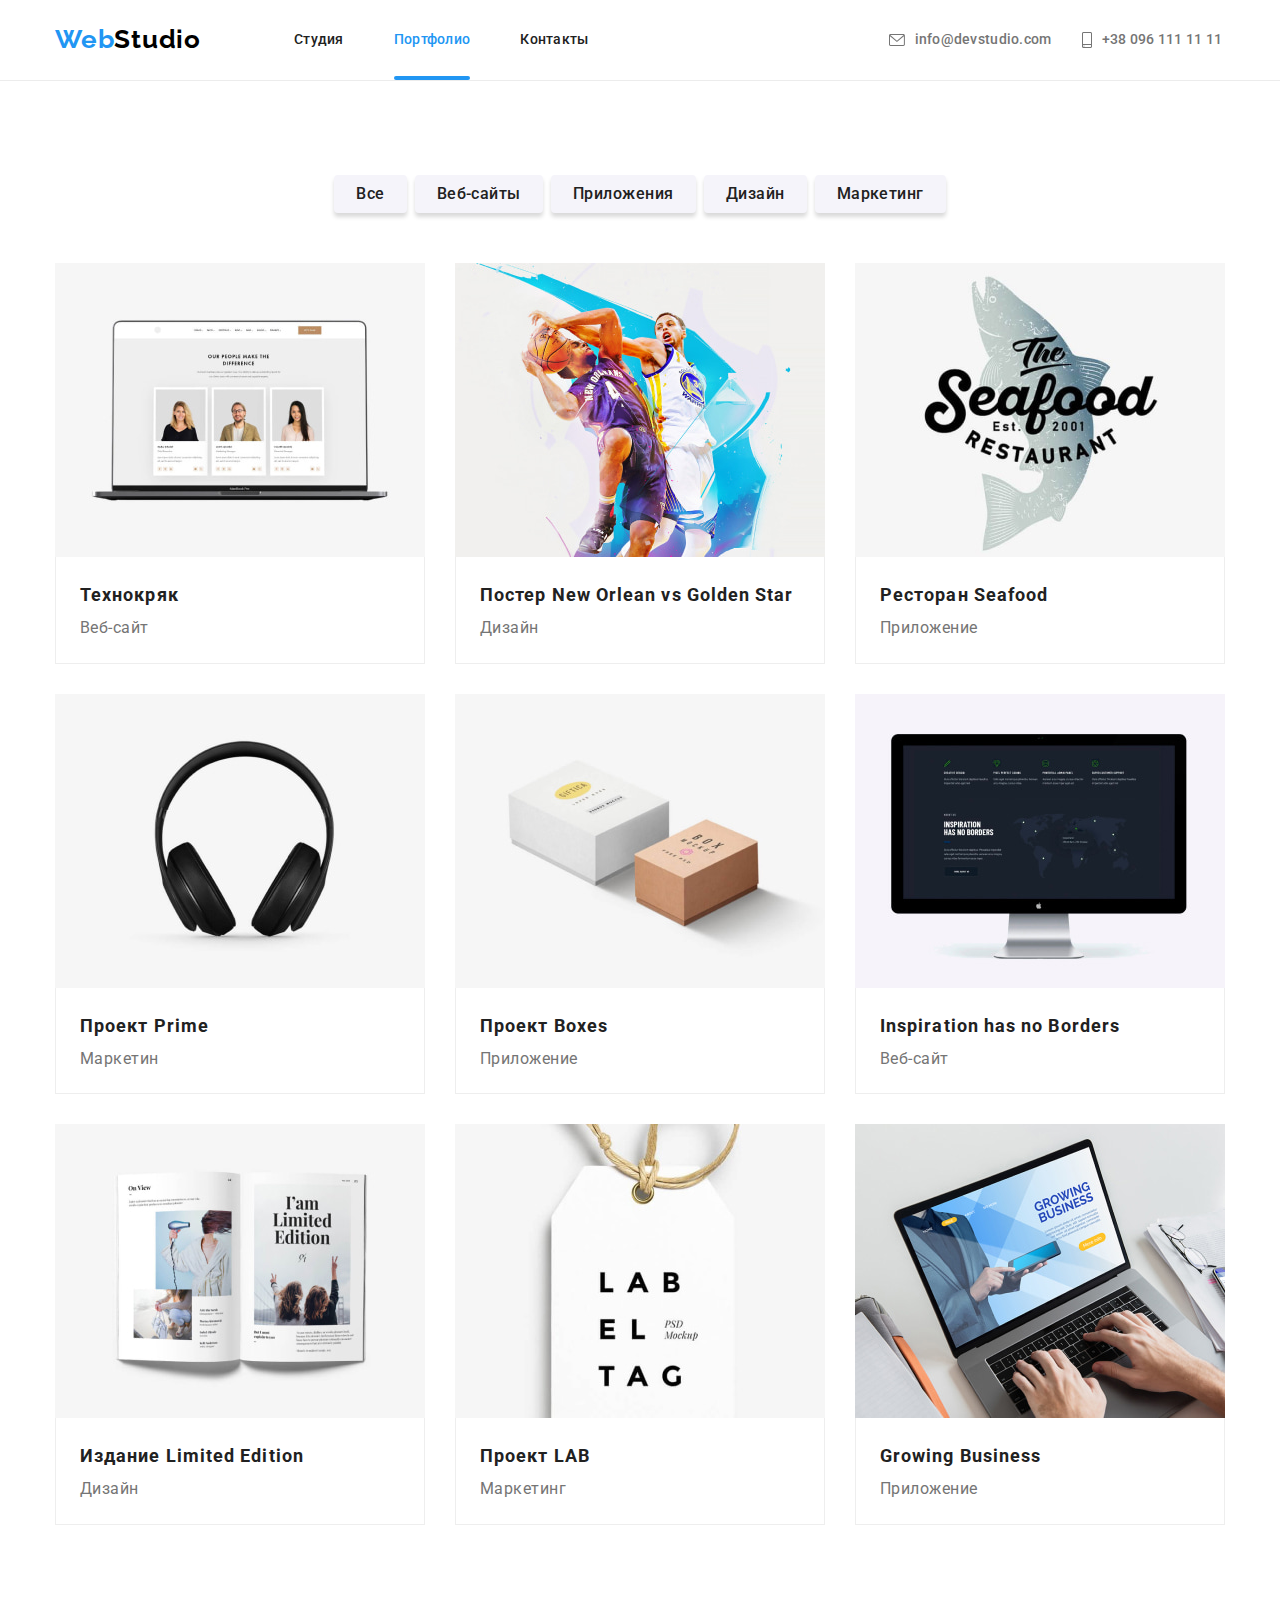
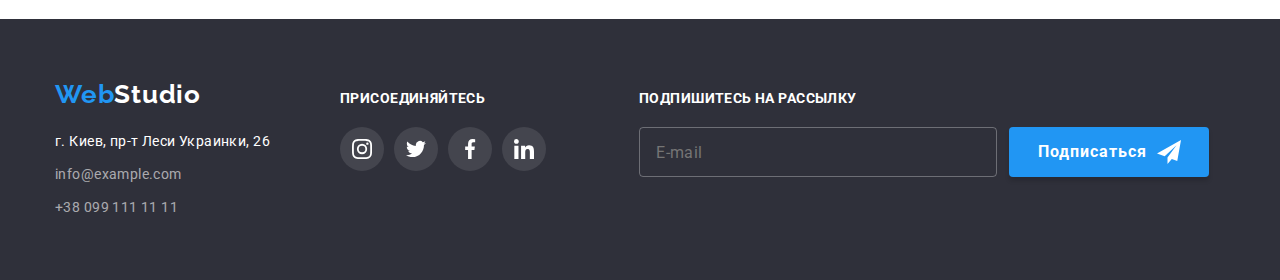
==== commit 4a6ecafa: "fix" ====
--- a/portfolio.html
+++ b/portfolio.html
@@ -1,615 +1,491 @@
 <!DOCTYPE html>
 <html lang="ru">
-  <head>
-    <meta charset="UTF-8" />
-    <meta http-equiv="X-UA-Compatible" content="IE=edge" />
-    <meta name="viewport" content="width=device-width, initial-scale=1.0" />
-    <link rel="preconnect" href="https://fonts.googleapis.com" />
-    <link rel="preconnect" href="https://fonts.gstatic.com" crossorigin />
-    <link
-      href="https://fonts.googleapis.com/css2?family=Raleway:wght@700&family=Roboto:wght@400;500;700;900&display=swap"
-      rel="stylesheet"
-    />
-    <link
-      rel="stylesheet"
-      href="https://cdn.jsdelivr.net/npm/modern-normalize@1/modern-normalize.min.css"
-    />
-    <link rel="stylesheet" href="./css/main.min.css" />
-    <title>Портфолио</title>
-  </head>
-
-  <body>
-    <!--Шапка сайта-->
-    <header class="page-header">
-      <div class="container page-header__container">
-        <!-- Логотип -->
-        <a href="./index.html" lang="en" class="logo page-header__logo">
-          <span class="logo-web">Web</span><span class="logo-studio">Studio</span>
-        </a>
-        <!-- Кнопка переключателя мобильного меню -->
-        <button
-          type="button"
-          class="nav__btn-mobile"
-          aria-controls="page-header__nav-container"
-          aria-expanded="false"
-          data-menu-button
-        >
-          <svg width="40" height="40" aria-label="Переключатель мобильного меню">
-            <use class="nav__icon-cross" href="./images/svg/icon.svg#cross"></use>
-            <use class="nav__icon-menu" href="./images/svg/icon.svg#menu"></use>
-          </svg>
-        </button>
-        <!-- Контейнер для мобильного меню -->
-        <div class="page-header__nav-container" id="page-header__nav-container" data-menu>
-          <!-- Блок навигации -->
-          <nav class="nav">
-            <!-- Навигация по сайту -->
-            <ul class="nav__list">
-              <li class="nav__item nav-item-current">
-                <a href="./index.html" class="nav__link">Студия</a>
+
+<head>
+  <meta charset="UTF-8" />
+  <meta http-equiv="X-UA-Compatible" content="IE=edge" />
+  <meta name="viewport" content="width=device-width, initial-scale=1.0" />
+  <link rel="preconnect" href="https://fonts.googleapis.com" />
+  <link rel="preconnect" href="https://fonts.gstatic.com" crossorigin />
+  <link href="https://fonts.googleapis.com/css2?family=Raleway:wght@700&family=Roboto:wght@400;500;700;900&display=swap"
+    rel="stylesheet" />
+  <link rel="stylesheet" href="https://cdn.jsdelivr.net/npm/modern-normalize@1/modern-normalize.min.css" />
+  <link rel="stylesheet" href="./css/main.min.css" />
+  <title>Портфолио</title>
+</head>
+
+<body>
+  <!--Шапка сайта-->
+  <header class="page-header">
+    <div class="container page-header__container">
+      <!-- Логотип -->
+      <a href="./index.html" lang="en" class="logo page-header__logo">
+        <span class="logo-web">Web</span><span class="logo-studio">Studio</span>
+      </a>
+      <!-- Кнопка переключателя мобильного меню -->
+      <button type="button" class="nav__btn-mobile" aria-controls="page-header__nav-container" aria-expanded="false"
+        data-menu-button>
+        <svg width="40" height="40" aria-label="Переключатель мобильного меню">
+          <use class="nav__icon-cross" href="./images/svg/icon.svg#cross"></use>
+          <use class="nav__icon-menu" href="./images/svg/icon.svg#menu"></use>
+        </svg>
+      </button>
+      <!-- Контейнер для мобильного меню -->
+      <div class="page-header__nav-container" id="page-header__nav-container" data-menu>
+        <!-- Блок навигации -->
+        <nav class="nav">
+          <!-- Навигация по сайту -->
+          <ul class="nav__list">
+            <li class="nav__item nav-item-current">
+              <a href="./index.html" class="nav__link">Студия</a>
+            </li>
+            <li class="nav__item">
+              <a href="./portfolio.html" class="nav__link nav__current">Портфолио</a>
+            </li>
+            <li class="nav__item">
+              <a href="" class="nav__link">Контакты</a>
+            </li>
+          </ul>
+        </nav>
+        <div>
+          <!-- Каналы связи со студией -->
+          <ul class="contacts">
+            <li>
+              <a class="contacts__link mobile-tel" href="tel:+380961111111">
+                +38 096 111 11 11
+              </a>
+            </li>
+            <li class="contacts__item mail">
+              <a href="mailto:info@devstudio.com" class="contacts__link">
+                <svg class="contacts__icon mail" width="16" height="12">
+                  <use href="./images/svg/icon.svg#head-email"></use>
+                </svg>
+                info@devstudio.com
+              </a>
+            </li>
+            <li class="contacts__item tel">
+              <a href="tel:+380961111111" class="contacts__link tel">
+                <svg class="contacts__icon tel" width="10" height="16">
+                  <use href="./images/svg/icon.svg#head-smartphone"></use>
+                </svg>
+                +38 096 111 11 11
+              </a>
+            </li>
+          </ul>
+          <!-- Социальные сети студии -->
+          <ul class="page-header__social">
+            <li class="page-header__social-item">
+              <a href="https://www.instagram.com/" class="page-header__social-link">Instagram</a>
+            </li>
+            <li class="page-header__social-item">
+              <a href="https://twitter.com/" class="page-header__social-link">Twitter</a>
+            </li>
+            <li class="page-header__social-item">
+              <a href="https://www.facebook.com/" class="page-header__social-link">Facebook</a>
+            </li>
+            <li class="page-header__social-item">
+              <a href="https://www.linkedin.com/" class="page-header__social-link">LinkedIn</a>
+            </li>
+          </ul>
+        </div>
+      </div>
+    </div>
+  </header>
+
+  <!-- Основной контент страницы -->
+  <main>
+    <section class="section">
+      <div class="container">
+        <h1 class="visually-hidden">Портфолио Веб-Студии</h1>
+        <!-- Фильтр по нашим проектам -->
+        <h2 class="visually-hidden">Фильтр по нашим проектам</h2>
+        <ul class="filter-project">
+          <li class="filter-project__item">
+            <button type="button" class="btn filter-project__btn">Все</button>
+          </li>
+          <li class="filter-project__item">
+            <button type="button" class="btn filter-project__btn">Веб-сайты</button>
+          </li>
+          <li class="filter-project__item">
+            <button type="button" class="btn filter-project__btn">Приложения</button>
+          </li>
+          <li class="filter-project__item">
+            <button type="button" class="btn filter-project__btn">Дизайн</button>
+          </li>
+          <li class="filter-project__item">
+            <button type="button" class="btn filter-project__btn">Маркетинг</button>
+          </li>
+        </ul>
+
+        <!-- Наши проекты -->
+        <h2 class="visually-hidden">Наши проекты</h2>
+        <ul class="ourproject">
+          <li class="ourproject__item">
+            <a href="" class="ourproject__link">
+              <div class="ourproject__wrap-hover">
+                <p class="ourproject__text-hover">
+                  Ресурс предлагает комплексные предложения с разным уровнем функционала и
+                  сервисов. Все это позволит посетителю получить исчерпывающие сведения о компании
+                  или частном лице.
+                </p>
+                <picture>
+                  <source srcset="
+                        ./images/portfolio/mobile/portfolio-1-480.jpg   1x,
+                        ./images/portfolio/mobile/portfolio-1-480@2.jpg 2x
+                      " media="(max-width: 767px)" />
+                  <source srcset="
+                        ./images/portfolio/tablet/portfolio-1-768.jpg   1x,
+                        ./images/portfolio/tablet/portfolio-1-768@2.jpg 2x
+                      " media="(max-width: 1199px)" />
+                  <source srcset="
+                        ./images/portfolio/portfolio-1-1200.jpg   1x,
+                        ./images/portfolio/portfolio-1-1200@2.jpg 2x
+                      " media="(min-width: 1200px)" />
+                  <img src="./images/portfolio/portfolio-1-1200.jpg" alt="Ноутбук с отображённым сайтом"
+                    sizes="100 vw" />
+                </picture>
+              </div>
+
+              <div class="ourproject__wrap">
+                <h3 class="ourproject__subtitle">Технокряк</h3>
+                <p class="ourproject__text">Веб-сайт</p>
+              </div>
+            </a>
+          </li>
+          <li class="ourproject__item">
+            <a href="" class="ourproject__link">
+              <div class="ourproject__wrap-hover">
+                <p class="ourproject__text-hover">
+                  Ресурс предлагает комплексные предложения с разным уровнем функционала и
+                  сервисов. Все это позволит посетителю получить исчерпывающие сведения о компании
+                  или частном лице.
+                </p>
+                <picture>
+                  <source srcset="
+                        ./images/portfolio/mobile/portfolio-2-480.jpg   1x,
+                        ./images/portfolio/mobile/portfolio-2-480@2.jpg 2x
+                      " media="(max-width: 767px)" />
+                  <source srcset="
+                        ./images/portfolio/tablet/portfolio-2-768.jpg   1x,
+                        ./images/portfolio/tablet/portfolio-2-768@2.jpg 2x
+                      " media="(max-width: 1199px)" />
+                  <source srcset="
+                        ./images/portfolio/portfolio-2-1200.jpg   1x,
+                        ./images/portfolio/portfolio-2-1200@2.jpg 2x
+                      " media="(min-width: 1200px)" />
+                  <img src="./images/portfolio/portfolio-2-1200.jpg" alt="Постер с игроками в баскетбол"
+                    sizes="100 vw" />
+                </picture>
+              </div>
+
+              <div class="ourproject__wrap">
+                <h3 class="ourproject__subtitle">Постер New Orlean vs Golden Star</h3>
+                <p class="ourproject__text">Дизайн</p>
+              </div>
+            </a>
+          </li>
+          <li class="ourproject__item">
+            <a href="" class="ourproject__link">
+              <div class="ourproject__wrap-hover">
+                <p class="ourproject__text-hover">
+                  Ресурс предлагает комплексные предложения с разным уровнем функционала и
+                  сервисов. Все это позволит посетителю получить исчерпывающие сведения о компании
+                  или частном лице.
+                </p>
+                <picture>
+                  <source srcset="
+                        ./images/portfolio/mobile/portfolio-3-480.jpg   1x,
+                        ./images/portfolio/mobile/portfolio-3-480@2.jpg 2x
+                      " media="(max-width: 767px)" />
+                  <source srcset="
+                        ./images/portfolio/tablet/portfolio-3-768.jpg   1x,
+                        ./images/portfolio/tablet/portfolio-3-768@2.jpg 2x
+                      " media="(max-width: 1199px)" />
+                  <source srcset="
+                        ./images/portfolio/portfolio-3-1200.jpg   1x,
+                        ./images/portfolio/portfolio-3-1200@2.jpg 2x
+                      " media="(min-width: 1200px)" />
+                  <img src="./images/portfolio/portfolio-3-1200.jpg" alt="Логотип ресторана морской еды"
+                    sizes="100 vw" />
+                </picture>
+              </div>
+
+              <div class="ourproject__wrap">
+                <h3 class="ourproject__subtitle">Ресторан Seafood</h3>
+                <p class="ourproject__text">Приложение</p>
+              </div>
+            </a>
+          </li>
+          <li class="ourproject__item">
+            <a href="" class="ourproject__link">
+              <div class="ourproject__wrap-hover">
+                <p class="ourproject__text-hover">
+                  Ресурс предлагает комплексные предложения с разным уровнем функционала и
+                  сервисов. Все это позволит посетителю получить исчерпывающие сведения о компании
+                  или частном лице.
+                </p>
+                <picture>
+                  <source srcset="
+                        ./images/portfolio/mobile/portfolio-4-480.jpg   1x,
+                        ./images/portfolio/mobile/portfolio-4-480@2.jpg 2x
+                      " media="(max-width: 767px)" />
+                  <source srcset="
+                        ./images/portfolio/tablet/portfolio-4-768.jpg   1x,
+                        ./images/portfolio/tablet/portfolio-4-768@2.jpg 2x
+                      " media="(max-width: 1199px)" />
+                  <source srcset="
+                        ./images/portfolio/portfolio-4-1200.jpg   1x,
+                        ./images/portfolio/portfolio-4-1200@2.jpg 2x
+                      " media="(min-width: 1200px)" />
+                  <img src="./images/portfolio/portfolio-4-1200.jpg" alt="Наушники" sizes="100 vw" />
+                </picture>
+              </div>
+
+              <div class="ourproject__wrap">
+                <h3 class="ourproject__subtitle">Проект Prime</h3>
+                <p class="ourproject__text">Маркетин</p>
+              </div>
+            </a>
+          </li>
+          <li class="ourproject__item">
+            <a href="" class="ourproject__link">
+              <div class="ourproject__wrap-hover">
+                <p class="ourproject__text-hover">
+                  Ресурс предлагает комплексные предложения с разным уровнем функционала и
+                  сервисов. Все это позволит посетителю получить исчерпывающие сведения о компании
+                  или частном лице.
+                </p>
+                <picture>
+                  <source srcset="
+                        ./images/portfolio/mobile/portfolio-5-480.jpg   1x,
+                        ./images/portfolio/mobile/portfolio-5-480@2.jpg 2x
+                      " media="(max-width: 767px)" />
+                  <source srcset="
+                        ./images/portfolio/tablet/portfolio-5-768.jpg   1x,
+                        ./images/portfolio/tablet/portfolio-5-768@2.jpg 2x
+                      " media="(max-width: 1199px)" />
+                  <source srcset="
+                        ./images/portfolio/portfolio-5-1200.jpg   1x,
+                        ./images/portfolio/portfolio-5-1200@2.jpg 2x
+                      " media="(min-width: 1200px)" />
+                  <img src="./images/portfolio/portfolio-5-1200.jpg" alt="Коробки разных видов" sizes="100 vw" />
+              </div>
+
+              <div class="ourproject__wrap">
+                <h3 class="ourproject__subtitle">Проект Boxes</h3>
+                <p class="ourproject__text">Приложение</p>
+              </div>
+            </a>
+          </li>
+          <li class="ourproject__item">
+            <a href="" class="ourproject__link">
+              <div class="ourproject__wrap-hover">
+                <p class="ourproject__text-hover">
+                  Ресурс предлагает комплексные предложения с разным уровнем функционала и
+                  сервисов. Все это позволит посетителю получить исчерпывающие сведения о компании
+                  или частном лице.
+                </p>
+                <picture>
+                  <source srcset="
+                        ./images/portfolio/mobile/portfolio-6-480.jpg   1x,
+                        ./images/portfolio/mobile/portfolio-6-480@2.jpg 2x
+                      " media="(max-width: 767px)" />
+                  <source srcset="
+                        ./images/portfolio/tablet/portfolio-6-768.jpg   1x,
+                        ./images/portfolio/tablet/portfolio-6-768@2.jpg 2x
+                      " media="(max-width: 1199px)" />
+                  <source srcset="
+                        ./images/portfolio/portfolio-6-1200.jpg   1x,
+                        ./images/portfolio/portfolio-6-1200@2.jpg 2x
+                      " media="(min-width: 1200px)" />
+                  <img src="./images/portfolio/portfolio-6-1200.jpg" alt="Сайт проекта Вдохновение не имеет границ"
+                    sizes="100 vw" />
+              </div>
+
+              <div class="ourproject__wrap">
+                <h3 class="ourproject__subtitle">Inspiration has no Borders</h3>
+                <p class="ourproject__text">Веб-сайт</p>
+              </div>
+            </a>
+          </li>
+          <li class="ourproject__item">
+            <a href="" class="ourproject__link">
+              <div class="ourproject__wrap-hover">
+                <p class="ourproject__text-hover">
+                  Ресурс предлагает комплексные предложения с разным уровнем функционала и
+                  сервисов. Все это позволит посетителю получить исчерпывающие сведения о компании
+                  или частном лице.
+                </p>
+                <picture>
+                  <source srcset="
+                        ./images/portfolio/mobile/portfolio-7-480.jpg   1x,
+                        ./images/portfolio/mobile/portfolio-7-480@2.jpg 2x
+                      " media="(max-width: 767px)" />
+                  <source srcset="
+                        ./images/portfolio/tablet/portfolio-7-768.jpg   1x,
+                        ./images/portfolio/tablet/portfolio-7-768@2.jpg 2x
+                      " media="(max-width: 1199px)" />
+                  <source srcset="
+                        ./images/portfolio/portfolio-7-1200.jpg   1x,
+                        ./images/portfolio/portfolio-7-1200@2.jpg 2x
+                      " media="(min-width: 1200px)" />
+                  <img src="./images/portfolio/portfolio-7-1200.jpg" alt="Книга с названием Ограниченое издание"
+                    sizes="100 vw" />
+              </div>
+
+              <div class="ourproject__wrap">
+                <h3 class="ourproject__subtitle">Издание Limited Edition</h3>
+                <p class="ourproject__text">Дизайн</p>
+              </div>
+            </a>
+          </li>
+          <li class="ourproject__item">
+            <a href="" class="ourproject__link">
+              <div class="ourproject__wrap-hover">
+                <p class="ourproject__text-hover">
+                  Ресурс предлагает комплексные предложения с разным уровнем функционала и
+                  сервисов. Все это позволит посетителю получить исчерпывающие сведения о компании
+                  или частном лице.
+                </p>
+                <picture>
+                  <source srcset="
+                        ./images/portfolio/mobile/portfolio-8-480.jpg   1x,
+                        ./images/portfolio/mobile/portfolio-8-480@2.jpg 2x
+                      " media="(max-width: 767px)" />
+                  <source srcset="
+                        ./images/portfolio/tablet/portfolio-8-768.jpg   1x,
+                        ./images/portfolio/tablet/portfolio-8-768@2.jpg 2x
+                      " media="(max-width: 1199px)" />
+                  <source srcset="
+                        ./images/portfolio/portfolio-8-1200.jpg   1x,
+                        ./images/portfolio/portfolio-8-1200@2.jpg 2x
+                      " media="(min-width: 1200px)" />
+                  <img src="./images/portfolio/portfolio-8-1200.jpg" alt="Бирка с названием проекта ЛАБ"
+                    sizes="100 vw" />
+              </div>
+
+              <div class="ourproject__wrap">
+                <h3 class="ourproject__subtitle">Проект LAB</h3>
+                <p class="ourproject__text">Маркетинг</p>
+              </div>
+            </a>
+          </li>
+          <li class="ourproject__item">
+            <a href="" class="ourproject__link">
+              <div class="ourproject__wrap-hover">
+                <p class="ourproject__text-hover">
+                  Ресурс предлагает комплексные предложения с разным уровнем функционала и
+                  сервисов. Все это позволит посетителю получить исчерпывающие сведения о компании
+                  или частном лице.
+                </p>
+                <picture>
+                  <source srcset="
+                        ./images/portfolio/mobile/portfolio-9-480.jpg   1x,
+                        ./images/portfolio/mobile/portfolio-9-480@2.jpg 2x
+                      " media="(max-width: 767px)" />
+                  <source srcset="
+                        ./images/portfolio/tablet/portfolio-9-768.jpg   1x,
+                        ./images/portfolio/tablet/portfolio-9-768@2.jpg 2x
+                      " media="(max-width: 1199px)" />
+                  <source srcset="
+                        ./images/portfolio/portfolio-9-1200.jpg   1x,
+                        ./images/portfolio/portfolio-9-1200@2.jpg 2x
+                      " media="(min-width: 1200px)" />
+                  <img src="./images/portfolio/portfolio-9-1200.jpg" alt="Человек работает за ноутбуком в приложении"
+                    sizes="100 vw" />
+              </div>
+
+              <div class="ourproject__wrap">
+                <h3 class="ourproject__subtitle">Growing Business</h3>
+                <p class="ourproject__text">Приложение</p>
+              </div>
+            </a>
+          </li>
+        </ul>
+      </div>
+    </section>
+  </main>
+
+  <!--Footer-->
+  <footer class="page-footer">
+    <h2 class="visually-hidden">Подвал сайта</h2>
+    <div class="container page-footer__container">
+      <div class="pade-footer__tablet-container">
+        <div class="page-footer__contacts">
+          <a href="./index.html" lang="en" class="logo">
+            <span class="logo-web">Web</span><span class="footer__logo-studio">Studio</span>
+          </a>
+
+          <address class="address">
+            <p class="address__text">г. Киев, пр-т Леси Украинки, 26</p>
+            <ul>
+              <li class="address__item">
+                <a href="mailto:info@example.com" class="address__contacts"> info@example.com </a>
               </li>
-              <li class="nav__item">
-                <a href="./portfolio.html" class="nav__link nav__current">Портфолио</a>
-              </li>
-              <li class="nav__item">
-                <a href="" class="nav__link">Контакты</a>
+              <li class="address__item">
+                <a href="tel:+380991111111" class="address__contacts"> +38 099 111 11 11 </a>
               </li>
             </ul>
-          </nav>
-          <div>
-            <!-- Каналы связи со студией -->
-            <ul class="contacts">
-              <li>
-                <a class="contacts__link mobile-tel" href="tel:+380961111111">
-                  +38 096 111 11 11
-                </a>
-              </li>
-              <li class="contacts__item mail">
-                <a href="mailto:info@devstudio.com" class="contacts__link">
-                  <svg class="contacts__icon mail" width="16" height="12">
-                    <use href="./images/svg/icon.svg#head-email"></use>
-                  </svg>
-                  info@devstudio.com
-                </a>
-              </li>
-              <li class="contacts__item tel">
-                <a href="tel:+380961111111" class="contacts__link tel">
-                  <svg class="contacts__icon tel" width="10" height="16">
-                    <use href="./images/svg/icon.svg#head-smartphone"></use>
-                  </svg>
-                  +38 096 111 11 11
-                </a>
-              </li>
-            </ul>
-            <!-- Социальные сети студии -->
-            <ul class="page-header__social">
-              <li class="page-header__social-item">
-                <a href="https://www.instagram.com/" class="page-header__social-link">Instagram</a>
-              </li>
-              <li class="page-header__social-item">
-                <a href="https://twitter.com/" class="page-header__social-link">Twitter</a>
-              </li>
-              <li class="page-header__social-item">
-                <a href="https://www.facebook.com/" class="page-header__social-link">Facebook</a>
-              </li>
-              <li class="page-header__social-item">
-                <a href="https://www.linkedin.com/" class="page-header__social-link">LinkedIn</a>
-              </li>
-            </ul>
-          </div>
+          </address>
+        </div>
+
+        <!-- Социальные сети студии -->
+        <div class="page-footer__socials">
+          <h3 class="page-footer__subtitle">Присоединяйтесь</h3>
+          <ul class="page-footer__list">
+            <li class="page-footer__item">
+              <a href="https://www.instagram.com/" class="page-footer__socials-link">
+                <svg width="20" height="20">
+                  <use href="./images/svg/icon.svg#footer-instagram"></use>
+                </svg>
+              </a>
+            </li>
+            <li class="page-footer__item">
+              <a href="https://twitter.com" class="page-footer__socials-link">
+                <svg width="20" height="20">
+                  <use href="./images/svg/icon.svg#footer-twitter"></use>
+                </svg>
+              </a>
+            </li>
+            <li class="page-footer__item">
+              <a href="https://www.facebook.com" class="page-footer__socials-link">
+                <svg width="20" height="20">
+                  <use href="./images/svg/icon.svg#footer-facebook"></use>
+                </svg>
+              </a>
+            </li>
+            <li class="page-footer__item">
+              <a href="https://www.linkedin.com/" class="page-footer__socials-link">
+                <svg width="20" height="20">
+                  <use href="./images/svg/icon.svg#footer-linkedin"></use>
+                </svg>
+              </a>
+            </li>
+          </ul>
         </div>
       </div>
-    </header>
-
-    <!-- Основной контент страницы -->
-    <main>
-      <section class="section">
-        <div class="container">
-          <h1 class="visually-hidden">Портфолио Веб-Студии</h1>
-          <!-- Фильтр по нашим проектам -->
-          <h2 class="visually-hidden">Фильтр по нашим проектам</h2>
-          <ul class="filter-project">
-            <li class="filter-project__item">
-              <button type="button" class="btn filter-project__btn">Все</button>
-            </li>
-            <li class="filter-project__item">
-              <button type="button" class="btn filter-project__btn">Веб-сайты</button>
-            </li>
-            <li class="filter-project__item">
-              <button type="button" class="btn filter-project__btn">Приложения</button>
-            </li>
-            <li class="filter-project__item">
-              <button type="button" class="btn filter-project__btn">Дизайн</button>
-            </li>
-            <li class="filter-project__item">
-              <button type="button" class="btn filter-project__btn">Маркетинг</button>
-            </li>
-          </ul>
-
-          <!-- Наши проекты -->
-          <h2 class="visually-hidden">Наши проекты</h2>
-          <ul class="ourproject">
-            <li class="ourproject__item">
-              <a href="" class="ourproject__link">
-                <div class="ourproject__wrap-hover">
-                  <p class="ourproject__text-hover">
-                    Ресурс предлагает комплексные предложения с разным уровнем функционала и
-                    сервисов. Все это позволит посетителю получить исчерпывающие сведения о компании
-                    или частном лице.
-                  </p>
-                  <picture>
-                    <source
-                      srcset="
-                        ./images/portfolio/mobile/portfolio-1-480.jpg   1x,
-                        ./images/portfolio/mobile/portfolio-1-480@2.jpg 2x
-                      "
-                      media="(max-width: 767px)"
-                    />
-                    <source
-                      srcset="
-                        ./images/portfolio/tablet/portfolio-1-768.jpg   1x,
-                        ./images/portfolio/tablet/portfolio-1-768@2.jpg 2x
-                      "
-                      media="(max-width: 1199px)"
-                    />
-                    <source
-                      srcset="
-                        ./images/portfolio/portfolio-1-1200.jpg   1x,
-                        ./images/portfolio/portfolio-1-1200@2.jpg 2x
-                      "
-                      media="(min-width: 1200px)"
-                    />
-                    <img
-                      src="./images/portfolio/portfolio-1-1200.jpg"
-                      alt="Ноутбук с отображённым сайтом"
-                      sizes="100 vw"
-                    />
-                  </picture>
-                </div>
-
-                <div class="ourproject__wrap">
-                  <h3 class="ourproject__subtitle">Технокряк</h3>
-                  <p class="ourproject__text">Веб-сайт</p>
-                </div>
-              </a>
-            </li>
-            <li class="ourproject__item">
-              <a href="" class="ourproject__link">
-                <div class="ourproject__wrap-hover">
-                  <p class="ourproject__text-hover">
-                    Ресурс предлагает комплексные предложения с разным уровнем функционала и
-                    сервисов. Все это позволит посетителю получить исчерпывающие сведения о компании
-                    или частном лице.
-                  </p>
-                  <picture>
-                    <source
-                      srcset="
-                        ./images/portfolio/mobile/portfolio-2-480.jpg   1x,
-                        ./images/portfolio/mobile/portfolio-2-480@2.jpg 2x
-                      "
-                      media="(max-width: 767px)"
-                    />
-                    <source
-                      srcset="
-                        ./images/portfolio/tablet/portfolio-2-768.jpg   1x,
-                        ./images/portfolio/tablet/portfolio-2-768@2.jpg 2x
-                      "
-                      media="(max-width: 1199px)"
-                    />
-                    <source
-                      srcset="
-                        ./images/portfolio/portfolio-2-1200.jpg   1x,
-                        ./images/portfolio/portfolio-2-1200@2.jpg 2x
-                      "
-                      media="(min-width: 1200px)"
-                    />
-                    <img
-                      src="./images/portfolio/portfolio-2-1200.jpg"
-                      alt="Постер с игроками в баскетбол"
-                      sizes="100 vw"
-                    />
-                  </picture>
-                </div>
-
-                <div class="ourproject__wrap">
-                  <h3 class="ourproject__subtitle">Постер New Orlean vs Golden Star</h3>
-                  <p class="ourproject__text">Дизайн</p>
-                </div>
-              </a>
-            </li>
-            <li class="ourproject__item">
-              <a href="" class="ourproject__link">
-                <div class="ourproject__wrap-hover">
-                  <p class="ourproject__text-hover">
-                    Ресурс предлагает комплексные предложения с разным уровнем функционала и
-                    сервисов. Все это позволит посетителю получить исчерпывающие сведения о компании
-                    или частном лице.
-                  </p>
-                  <picture>
-                    <source
-                      srcset="
-                        ./images/portfolio/mobile/portfolio-3-480.jpg   1x,
-                        ./images/portfolio/mobile/portfolio-3-480@2.jpg 2x
-                      "
-                      media="(max-width: 767px)"
-                    />
-                    <source
-                      srcset="
-                        ./images/portfolio/tablet/portfolio-3-768.jpg   1x,
-                        ./images/portfolio/tablet/portfolio-3-768@2.jpg 2x
-                      "
-                      media="(max-width: 1199px)"
-                    />
-                    <source
-                      srcset="
-                        ./images/portfolio/portfolio-3-1200.jpg   1x,
-                        ./images/portfolio/portfolio-3-1200@2.jpg 2x
-                      "
-                      media="(min-width: 1200px)"
-                    />
-                    <img
-                      src="./images/portfolio/portfolio-3-1200.jpg"
-                      alt="Логотип ресторана морской еды"
-                      sizes="100 vw"
-                    />
-                  </picture>
-                </div>
-
-                <div class="ourproject__wrap">
-                  <h3 class="ourproject__subtitle">Ресторан Seafood</h3>
-                  <p class="ourproject__text">Приложение</p>
-                </div>
-              </a>
-            </li>
-            <li class="ourproject__item">
-              <a href="" class="ourproject__link">
-                <div class="ourproject__wrap-hover">
-                  <p class="ourproject__text-hover">
-                    Ресурс предлагает комплексные предложения с разным уровнем функционала и
-                    сервисов. Все это позволит посетителю получить исчерпывающие сведения о компании
-                    или частном лице.
-                  </p>
-                  <picture>
-                    <source
-                      srcset="
-                        ./images/portfolio/mobile/portfolio-4-480.jpg   1x,
-                        ./images/portfolio/mobile/portfolio-4-480@2.jpg 2x
-                      "
-                      media="(max-width: 767px)"
-                    />
-                    <source
-                      srcset="
-                        ./images/portfolio/tablet/portfolio-4-768.jpg   1x,
-                        ./images/portfolio/tablet/portfolio-4-768@2.jpg 2x
-                      "
-                      media="(max-width: 1199px)"
-                    />
-                    <source
-                      srcset="
-                        ./images/portfolio/portfolio-4-1200.jpg   1x,
-                        ./images/portfolio/portfolio-4-1200@2.jpg 2x
-                      "
-                      media="(min-width: 1200px)"
-                    />
-                    <img
-                      src="./images/portfolio/portfolio-4-1200.jpg"
-                      alt="Наушники"
-                      sizes="100 vw"
-                    />
-                  </picture>
-                </div>
-
-                <div class="ourproject__wrap">
-                  <h3 class="ourproject__subtitle">Проект Prime</h3>
-                  <p class="ourproject__text">Маркетин</p>
-                </div>
-              </a>
-            </li>
-            <li class="ourproject__item">
-              <a href="" class="ourproject__link">
-                <div class="ourproject__wrap-hover">
-                  <p class="ourproject__text-hover">
-                    Ресурс предлагает комплексные предложения с разным уровнем функционала и
-                    сервисов. Все это позволит посетителю получить исчерпывающие сведения о компании
-                    или частном лице.
-                  </p>
-                  <picture>
-                    <source
-                      srcset="
-                        ./images/portfolio/mobile/portfolio-5-480.jpg   1x,
-                        ./images/portfolio/mobile/portfolio-5-480@2.jpg 2x
-                      "
-                      media="(max-width: 767px)"
-                    />
-                    <source
-                      srcset="
-                        ./images/portfolio/tablet/portfolio-5-768.jpg   1x,
-                        ./images/portfolio/tablet/portfolio-5-768@2.jpg 2x
-                      "
-                      media="(max-width: 1199px)"
-                    />
-                    <source
-                      srcset="
-                        ./images/portfolio/portfolio-5-1200.jpg   1x,
-                        ./images/portfolio/portfolio-5-1200@2.jpg 2x
-                      "
-                      media="(min-width: 1200px)"
-                    />
-                    <img
-                      src="./images/portfolio/portfolio-5-1200.jpg"
-                      alt="Коробки разных видов"
-                      sizes="100 vw"
-                    />
-                </div>
-
-                <div class="ourproject__wrap">
-                  <h3 class="ourproject__subtitle">Проект Boxes</h3>
-                  <p class="ourproject__text">Приложение</p>
-                </div>
-              </a>
-            </li>
-            <li class="ourproject__item">
-              <a href="" class="ourproject__link">
-                <div class="ourproject__wrap-hover">
-                  <p class="ourproject__text-hover">
-                    Ресурс предлагает комплексные предложения с разным уровнем функционала и
-                    сервисов. Все это позволит посетителю получить исчерпывающие сведения о компании
-                    или частном лице.
-                  </p>
-                  <picture>
-                    <source
-                      srcset="
-                        ./images/portfolio/mobile/portfolio-6-480.jpg   1x,
-                        ./images/portfolio/mobile/portfolio-6-480@2.jpg 2x
-                      "
-                      media="(max-width: 767px)"
-                    />
-                    <source
-                      srcset="
-                        ./images/portfolio/tablet/portfolio-6-768.jpg   1x,
-                        ./images/portfolio/tablet/portfolio-6-768@2.jpg 2x
-                      "
-                      media="(max-width: 1199px)"
-                    />
-                    <source
-                      srcset="
-                        ./images/portfolio/portfolio-6-1200.jpg   1x,
-                        ./images/portfolio/portfolio-6-1200@2.jpg 2x
-                      "
-                      media="(min-width: 1200px)"
-                    />
-                    <img
-                      src="./images/portfolio/portfolio-6-1200.jpg"
-                      alt="Сайт проекта Вдохновение не имеет границ"
-                      sizes="100 vw"
-                    />
-                </div>
-
-                <div class="ourproject__wrap">
-                  <h3 class="ourproject__subtitle">Inspiration has no Borders</h3>
-                  <p class="ourproject__text">Веб-сайт</p>
-                </div>
-              </a>
-            </li>
-            <li class="ourproject__item">
-              <a href="" class="ourproject__link">
-                <div class="ourproject__wrap-hover">
-                  <p class="ourproject__text-hover">
-                    Ресурс предлагает комплексные предложения с разным уровнем функционала и
-                    сервисов. Все это позволит посетителю получить исчерпывающие сведения о компании
-                    или частном лице.
-                  </p>
-                  <picture>
-                    <source
-                      srcset="
-                        ./images/portfolio/mobile/portfolio-7-480.jpg   1x,
-                        ./images/portfolio/mobile/portfolio-7-480@2.jpg 2x
-                      "
-                      media="(max-width: 767px)"
-                    />
-                    <source
-                      srcset="
-                        ./images/portfolio/tablet/portfolio-7-768.jpg   1x,
-                        ./images/portfolio/tablet/portfolio-7-768@2.jpg 2x
-                      "
-                      media="(max-width: 1199px)"
-                    />
-                    <source
-                      srcset="
-                        ./images/portfolio/portfolio-7-1200.jpg   1x,
-                        ./images/portfolio/portfolio-7-1200@2.jpg 2x
-                      "
-                      media="(min-width: 1200px)"
-                    />
-                    <img
-                      src="./images/portfolio/portfolio-7-1200.jpg"
-                      alt="Книга с названием Ограниченое издание"
-                      sizes="100 vw"
-                    />
-                </div>
-
-                <div class="ourproject__wrap">
-                  <h3 class="ourproject__subtitle">Издание Limited Edition</h3>
-                  <p class="ourproject__text">Дизайн</p>
-                </div>
-              </a>
-            </li>
-            <li class="ourproject__item">
-              <a href="" class="ourproject__link">
-                <div class="ourproject__wrap-hover">
-                  <p class="ourproject__text-hover">
-                    Ресурс предлагает комплексные предложения с разным уровнем функционала и
-                    сервисов. Все это позволит посетителю получить исчерпывающие сведения о компании
-                    или частном лице.
-                  </p>
-                  <picture>
-                    <source
-                      srcset="
-                        ./images/portfolio/mobile/portfolio-8-480.jpg   1x,
-                        ./images/portfolio/mobile/portfolio-8-480@2.jpg 2x
-                      "
-                      media="(max-width: 767px)"
-                    />
-                    <source
-                      srcset="
-                        ./images/portfolio/tablet/portfolio-8-768.jpg   1x,
-                        ./images/portfolio/tablet/portfolio-8-768@2.jpg 2x
-                      "
-                      media="(max-width: 1199px)"
-                    />
-                    <source
-                      srcset="
-                        ./images/portfolio/portfolio-8-1200.jpg   1x,
-                        ./images/portfolio/portfolio-8-1200@2.jpg 2x
-                      "
-                      media="(min-width: 1200px)"
-                    />
-                    <img
-                      src="./images/portfolio/portfolio-8-1200.jpg"
-                      alt="Бирка с названием проекта ЛАБ"
-                      sizes="100 vw"
-                    />
-                </div>
-
-                <div class="ourproject__wrap">
-                  <h3 class="ourproject__subtitle">Проект LAB</h3>
-                  <p class="ourproject__text">Маркетинг</p>
-                </div>
-              </a>
-            </li>
-            <li class="ourproject__item">
-              <a href="" class="ourproject__link">
-                <div class="ourproject__wrap-hover">
-                  <p class="ourproject__text-hover">
-                    Ресурс предлагает комплексные предложения с разным уровнем функционала и
-                    сервисов. Все это позволит посетителю получить исчерпывающие сведения о компании
-                    или частном лице.
-                  </p>
-                  <picture>
-                    <source
-                      srcset="
-                        ./images/portfolio/mobile/portfolio-9-480.jpg   1x,
-                        ./images/portfolio/mobile/portfolio-9-480@2.jpg 2x
-                      "
-                      media="(max-width: 767px)"
-                    />
-                    <source
-                      srcset="
-                        ./images/portfolio/tablet/portfolio-9-768.jpg   1x,
-                        ./images/portfolio/tablet/portfolio-9-768@2.jpg 2x
-                      "
-                      media="(max-width: 1199px)"
-                    />
-                    <source
-                      srcset="
-                        ./images/portfolio/portfolio-9-1200.jpg   1x,
-                        ./images/portfolio/portfolio-9-1200@2.jpg 2x
-                      "
-                      media="(min-width: 1200px)"
-                    />
-                    <img
-                      src="./images/portfolio/portfolio-9-1200.jpg"
-                      alt="Человек работает за ноутбуком в приложении"
-                      sizes="100 vw"
-                    />
-                </div>
-
-                <div class="ourproject__wrap">
-                  <h3 class="ourproject__subtitle">Growing Business</h3>
-                  <p class="ourproject__text">Приложение</p>
-                </div>
-              </a>
-            </li>
-          </ul>
-        </div>
-      </section>
-    </main>
-
-    <!--Footer-->
-    <footer class="page-footer">
-      <h2 class="visually-hidden">Подвал сайта</h2>
-      <div class="container page-footer__container">
-        <div class="pade-footer__tablet-container">
-          <div class="page-footer__contacts">
-            <a href="./index.html" lang="en" class="logo">
-              <span class="logo-web">Web</span><span class="footer__logo-studio">Studio</span>
-            </a>
-
-            <address class="address">
-              <p class="address__text">г. Киев, пр-т Леси Украинки, 26</p>
-              <ul>
-                <li class="address__item">
-                  <a href="mailto:info@example.com" class="address__contacts"> info@example.com </a>
-                </li>
-                <li class="address__item">
-                  <a href="tel:+380991111111" class="address__contacts"> +38 099 111 11 11 </a>
-                </li>
-              </ul>
-            </address>
-          </div>
-
-          <!-- Социальные сети студии -->
-          <div class="page-footer__socials">
-            <h3 class="page-footer__subtitle">Присоединяйтесь</h3>
-            <ul class="page-footer__list">
-              <li class="page-footer__item">
-                <a href="https://www.instagram.com/" class="page-footer__socials-link">
-                  <svg width="20" height="20">
-                    <use href="./images/svg/icon.svg#footer-instagram"></use>
-                  </svg>
-                </a>
-              </li>
-              <li class="page-footer__item">
-                <a href="https://twitter.com" class="page-footer__socials-link">
-                  <svg width="20" height="20">
-                    <use href="./images/svg/icon.svg#footer-twitter"></use>
-                  </svg>
-                </a>
-              </li>
-              <li class="page-footer__item">
-                <a href="https://www.facebook.com" class="page-footer__socials-link">
-                  <svg width="20" height="20">
-                    <use href="./images/svg/icon.svg#footer-facebook"></use>
-                  </svg>
-                </a>
-              </li>
-              <li class="page-footer__item">
-                <a href="https://www.linkedin.com/" class="page-footer__socials-link">
-                  <svg width="20" height="20">
-                    <use href="./images/svg/icon.svg#footer-linkedin"></use>
-                  </svg>
-                </a>
-              </li>
-            </ul>
-          </div>
-        </div>
-
-        <!-- Форма подписки -->
-        <div>
-          <h3 class="page-footer__subtitle">Подпишитесь на рассылку</h3>
-          <form class="page-footer__field">
-            <input
-              class="page-footer__field-email"
-              type="email"
-              name="email"
-              autocomplete="on"
-              placeholder="E-mail"
-            />
-
-            <button type="submit" class="btn page-footer__btn">
-              Подписаться
-              <svg class="page-footer__icon" width="24" height="24">
-                <use href="./images/svg/icon.svg#icon-subscribe"></use>
-              </svg>
-            </button>
-          </form>
-        </div>
+
+      <!-- Форма подписки -->
+      <div>
+        <h3 class="page-footer__subtitle">Подпишитесь на рассылку</h3>
+        <form class="page-footer__field">
+          <input class="page-footer__field-email" type="email" name="email" autocomplete="on" placeholder="E-mail" />
+
+          <button type="submit" class="btn page-footer__btn">
+            Подписаться
+            <svg class="page-footer__icon" width="24" height="24">
+              <use href="./images/svg/icon.svg#icon-subscribe"></use>
+            </svg>
+          </button>
+        </form>
       </div>
-    </footer>
-
-    <!-- JavaScript для модального окна -->
-    <script src="./js/modal.js"></script>
-    <!-- JavaScript мобильного меню -->
-    <script src="./js/mobile-menu.js"></script>
-  </body>
-</html>
+    </div>
+  </footer>
+
+  <!-- JavaScript для модального окна -->
+  <script src="./js/modal.js"></script>
+  <!-- JavaScript мобильного меню -->
+  <script src="./js/mobile-menu.js"></script>
+</body>
+
+</html>--- a/css/main.min.css
+++ b/css/main.min.css
@@ -1,2 +1 @@
-body{background-color:#fff;font-family:"Roboto",sans-serif;font-size:14px;line-height:1.14;color:#757575}body.modal-open{overflow:hidden}h1,h2,h3,h4,h5,h6,p,ul{margin:0;padding:0}li{list-style:none}a{text-decoration:none}img{display:block;max-width:100%;height:auto}textarea{resize:none}.title-section{margin-bottom:50px;font-weight:bold;font-size:36px;line-height:42px;text-align:center;letter-spacing:.03em;color:#212121}.btn{display:-webkit-box;display:-ms-flexbox;display:flex;-webkit-box-pack:center;-ms-flex-pack:center;justify-content:center;-webkit-box-align:center;-ms-flex-align:center;align-items:center;font-family:inherit;font-weight:bold;font-size:16px;line-height:1.88;letter-spacing:0.06em;cursor:pointer;border:none;color:#fff;background-color:#2196f3;-webkit-box-shadow:0px 4px 4px rgba(0,0,0,0.15);box-shadow:0px 4px 4px rgba(0,0,0,0.15);border-radius:4px}.container{margin-left:auto;margin-right:auto;padding-right:15px;padding-left:15px}@media screen and (min-width: 480px){.container{width:480px}}@media screen and (min-width: 768px){.container{width:768px}}@media screen and (min-width: 1200px){.container{width:1200px}}@media screen and (max-width: 479px), (min-width: 480px){.section{padding-top:60px;padding-bottom:60px}}@media screen and (min-width: 1200px){.section{padding-top:94px;padding-bottom:94px}}.visually-hidden{position:absolute;width:1px;height:1px;margin:-1px;border:0;padding:0;white-space:nowrap;-webkit-clip-path:inset(100%);clip-path:inset(100%);clip:rect(0 0 0 0);overflow:hidden}.page-header{position:relative;border-bottom:1px solid #ececec;font-weight:500;font-size:14px;line-height:1.14;letter-spacing:0.02em}@media screen and (max-width: 767px){.page-header__container{display:-webkit-box;display:-ms-flexbox;display:flex;-webkit-box-pack:justify;-ms-flex-pack:justify;justify-content:space-between;-webkit-box-align:center;-ms-flex-align:center;align-items:center}}@media screen and (min-width: 768px){.page-header__container{display:-webkit-box;display:-ms-flexbox;display:flex;-webkit-box-align:center;-ms-flex-align:center;align-items:center}}@media screen and (max-width: 767px){.page-header__nav-container{display:none;padding-top:32px;padding-bottom:32px;padding-left:40px;position:absolute;top:0;left:0;width:100vw;background-color:#fff;z-index:1}.page-header__nav-container.is-open{display:-webkit-box;display:-ms-flexbox;display:flex;-webkit-box-pack:justify;-ms-flex-pack:justify;justify-content:space-between;-webkit-box-orient:vertical;-webkit-box-direction:normal;-ms-flex-direction:column;flex-direction:column;height:100vh}}@media screen and (min-width: 768px){.page-header__nav-container{display:-webkit-box;display:-ms-flexbox;display:flex}}@media screen and (max-width: 767px){.nav__btn-mobile{display:-webkit-inline-box;display:-ms-inline-flexbox;display:inline-flex;margin:0;padding:0;border:none;background-color:transparent;cursor:pointer;-webkit-transition:fill 250ms cubic-bezier(0.4, 0, 0.2, 1);transition:fill 250ms cubic-bezier(0.4, 0, 0.2, 1);z-index:2}.nav__btn-mobile:hover,.nav__btn-mobile:focus{fill:#2196f3}.nav__btn-mobile .nav__icon-cross{display:none}.nav__btn-mobile.is-open .nav__icon-cross{display:block}.nav__btn-mobile.is-open .nav__icon-menu{display:none}}@media screen and (min-width: 768px){.nav__btn-mobile{display:none}}@media screen and (min-width: 768px){.nav{display:-webkit-box;display:-ms-flexbox;display:flex;-webkit-box-align:center;-ms-flex-align:center;align-items:center;margin-right:80px}}@media screen and (min-width: 1200px){.nav{margin-right:300px}}@media screen and (min-width: 768px){.nav__list{display:-webkit-box;display:-ms-flexbox;display:flex}}@media screen and (min-width: 768px){.nav__item:not(:last-child){margin-right:50px}}.nav__link{display:block;font-weight:500;font-size:40px;line-height:1.18;letter-spacing:0.02em;color:#212121;-webkit-transition:color 250ms cubic-bezier(0.4, 0, 0.2, 1);transition:color 250ms cubic-bezier(0.4, 0, 0.2, 1)}.nav__link:hover,.nav__link:focus{color:#2196f3}@media screen and (max-width: 767px){.nav__link{padding-top:16px;padding-bottom:16px}}@media screen and (min-width: 768px){.nav__link{padding-top:32px;font-weight:500;font-size:14px;line-height:1.14}.nav__link:not(.nav__current){padding-bottom:28px}}.nav__link.nav__current{color:#2196f3}@media screen and (min-width: 768px){.nav__link.nav__current::after{content:'';margin-top:28px;display:block;width:100%;height:4px;background-color:#2196f3;border-radius:2px}}@media screen and (max-width: 767px){.contacts{margin-bottom:32px}}@media screen and (min-width: 768px), (max-width: 1199px){.contacts{display:-webkit-box;display:-ms-flexbox;display:flex;-ms-flex-wrap:wrap;flex-wrap:wrap}}@media screen and (max-width: 1199px){.contacts{padding-top:16px;padding-bottom:16px}}@media screen and (max-width: 767px){.contacts__item{display:block;width:100%}.contacts__item.tel{display:none}.contacts__item.mail{font-size:24px;line-height:1.17}}@media screen and (min-width: 1200px){.contacts__item:not(:last-child){margin-right:30px}}.contacts__link{display:block;letter-spacing:0.02em;color:#757575;-webkit-transition:color 250ms cubic-bezier(0.4, 0, 0.2, 1);transition:color 250ms cubic-bezier(0.4, 0, 0.2, 1)}.contacts__link:hover,.contacts__link:focus{color:#2196f3}@media screen and (max-width: 767px){.contacts__link{padding-top:16px;padding-bottom:16px}.contacts__link.tel{display:none}.contacts__link.mobile-tel{font-size:34px;line-height:1.18;letter-spacing:0.02em;color:#2196f3}}@media screen and (min-width: 768px){.contacts__link{display:-webkit-box;display:-ms-flexbox;display:flex;-webkit-box-align:center;-ms-flex-align:center;align-items:center;padding-top:5px;padding-bottom:5px;font-size:12px;line-height:1.17}.contacts__link.mobile-tel{display:none}}@media screen and (min-width: 1200px){.contacts__link{padding-top:32px;padding-bottom:32px;font-size:14px;line-height:1.14}}@media screen and (max-width: 767px){.contacts__icon{display:none}}@media screen and (min-width: 768px){.contacts__icon{margin-right:8px;fill:currentColor}.contacts__icon.mail{width:14px;height:10px}.contacts__icon.tel{height:14px}}@media screen and (min-width: 1200px){.contacts__icon{margin-right:10px}.contacts__icon.mail{width:16px;height:12px}.contacts__icon.tel{height:16px}}@media screen and (max-width: 767px){.page-header__social{display:-webkit-box;display:-ms-flexbox;display:flex;margin-left:-10px;font-size:18px;line-height:1.22;color:#2196f3}}@media screen and (min-width: 768px){.page-header__social{display:none}}.page-header__social-item:not(:last-child){border-right:1px solid rgba(33,33,33,0.2)}.page-header__social-link{display:block;padding-right:10px;padding-left:10px;font-size:18px;line-height:1.22;color:#2196f3}.page-footer{padding-top:60px;padding-bottom:60px;background-color:#2f303a}@media screen and (max-width: 1199px){.page-footer__container{text-align:center}}@media screen and (min-width: 1200px){.page-footer__container{display:-webkit-box;display:-ms-flexbox;display:flex;-webkit-box-align:baseline;-ms-flex-align:baseline;align-items:baseline}}@media screen and (max-width: 767px){.page-footer__contacts{margin-bottom:60px}}@media screen and (max-width: 1199px){.page-footer__contacts{text-align:center}}@media screen and (min-width: 1200px){.page-footer__contacts{display:inline-block;margin-right:70px}}.page-footer__subtitle{margin-bottom:20px;font-size:14px;line-height:1.14;letter-spacing:.03em;text-transform:uppercase;color:#fff}@media screen and (min-width: 768px){.pade-footer__tablet-container{display:-webkit-box;display:-ms-flexbox;display:flex;-webkit-box-align:baseline;-ms-flex-align:baseline;align-items:baseline}}@media screen and (min-width: 768px) and (max-width: 1199px){.pade-footer__tablet-container{-ms-flex-pack:distribute;justify-content:space-around}}@media screen and (max-width: 1199px){.pade-footer__tablet-container{margin-bottom:60px}}@media screen and (min-width: 1200px){.pade-footer__tablet-container{margin-right:93px}}.address{margin-top:20px;font-style:normal;font-size:14px;line-height:1.7;color:#fff}.address__text{margin-bottom:9px;letter-spacing:.03em}.address__item:not(:first-child){margin-top:9px}.address__contacts{letter-spacing:.03em;color:rgba(255,255,255,0.6);-webkit-transition:color 250ms cubic-bezier(0.4, 0, 0.2, 1);transition:color 250ms cubic-bezier(0.4, 0, 0.2, 1)}.address__contacts:hover,.address__contacts:focus{color:#2196f3}.page-footer__list{display:-webkit-box;display:-ms-flexbox;display:flex;-webkit-box-pack:center;-ms-flex-pack:center;justify-content:center;-webkit-box-align:baseline;-ms-flex-align:baseline;align-items:baseline}.page-footer__item:not(:last-child){margin-right:10px}.page-footer__socials-link{display:-webkit-box;display:-ms-flexbox;display:flex;-webkit-box-pack:center;-ms-flex-pack:center;justify-content:center;-webkit-box-align:center;-ms-flex-align:center;align-items:center;width:44px;height:44px;border-radius:50%;background-color:rgba(255,255,255,0.1);fill:#fff;-webkit-transition:background-color 250ms cubic-bezier(0.4, 0, 0.2, 1);transition:background-color 250ms cubic-bezier(0.4, 0, 0.2, 1)}.page-footer__socials-link:hover,.page-footer__socials-link:focus{background-color:#2196f3}@media screen and (max-width: 479px), (min-width: 480px){.page-footer__field{margin-right:auto;margin-left:auto}}@media screen and (min-width: 1200px){.page-footer__field{display:-webkit-box;display:-ms-flexbox;display:flex}}.page-footer__field-email{font-weight:400;font-size:16px;line-height:1.25;letter-spacing:0.03em;height:50px;padding-left:16px;color:rgba(255,255,255,0.6);background-color:rgba(0,0,0,0);border:1px solid rgba(255,255,255,0.3);border-radius:4px}@media screen and (max-width: 1199px){.page-footer__field-email{max-width:450px;width:100%;margin-bottom:20px}}@media screen and (min-width: 1200px){.page-footer__field-email{width:358px}}.page-footer__btn{padding-top:10px;padding-right:28px;padding-bottom:10px;padding-left:29px}@media screen and (max-width: 1199px){.page-footer__btn{margin-right:auto;margin-left:auto}}@media screen and (min-width: 1200px){.page-footer__btn{margin-left:12px}}.page-footer__icon{margin-left:10px;fill:#fff}.logo{font-family:"Raleway",sans-serif;font-weight:bold;font-size:26px;line-height:1.2;letter-spacing:.03em}@media screen and (max-width: 767px){.page-header__logo{padding-top:14px;padding-bottom:14px}}@media screen and (min-width: 768px){.page-header__logo{margin-right:80px}}@media screen and (min-width: 1200px){.page-header__logo{margin-right:93px}}.logo-web{color:#2196f3}.logo-studio{color:#000000}.footer__logo-studio{color:#fff}.overlay{background-color:#c4c4c4}.hero{margin-left:auto;margin-right:auto;padding-top:118px;padding-bottom:118px;height:400px;background-repeat:no-repeat;background-position:center;background-size:cover;background-image:-webkit-gradient(linear, left top, right top, from(rgba(47,48,58,0.4)), to(rgba(47,48,58,0.4)));background-image:linear-gradient(to right, rgba(47,48,58,0.4), rgba(47,48,58,0.4))}@media screen and (max-width: 767px){.hero{max-width:480px;background-image:-webkit-gradient(linear, left top, right top, from(rgba(47,48,58,0.4)), to(rgba(47,48,58,0.4))),url(../images/hero/hero-480.jpg);background-image:linear-gradient(to right, rgba(47,48,58,0.4), rgba(47,48,58,0.4)),url(../images/hero/hero-480.jpg)}}@media screen and (max-width: 767px) and (min-device-pixel-ratio: 2), screen and (max-width: 767px) and (-webkit-min-device-pixel-ratio: 2), screen and (max-width: 767px) and (min-resolution: 192dpi), screen and (max-width: 767px) and (min-resolution: 2dppx){.hero{background-image:-webkit-gradient(linear, left top, right top, from(rgba(47,48,58,0.4)), to(rgba(47,48,58,0.4))),url(../images/hero/hero-480@2x.jpg);background-image:linear-gradient(to right, rgba(47,48,58,0.4), rgba(47,48,58,0.4)),url(../images/hero/hero-480@2x.jpg)}}@media screen and (min-width: 768px){.hero{max-width:768px;background-image:-webkit-gradient(linear, left top, right top, from(rgba(47,48,58,0.4)), to(rgba(47,48,58,0.4))),url(../images/hero/hero-768.jpg);background-image:linear-gradient(to right, rgba(47,48,58,0.4), rgba(47,48,58,0.4)),url(../images/hero/hero-768.jpg)}}@media screen and (min-width: 768px) and (min-device-pixel-ratio: 2), screen and (min-width: 768px) and (-webkit-min-device-pixel-ratio: 2), screen and (min-width: 768px) and (min-resolution: 192dpi), screen and (min-width: 768px) and (min-resolution: 2dppx){.hero{background-image:-webkit-gradient(linear, left top, right top, from(rgba(47,48,58,0.4)), to(rgba(47,48,58,0.4))),url(../images/hero/hero-768@2x.jpg);background-image:linear-gradient(to right, rgba(47,48,58,0.4), rgba(47,48,58,0.4)),url(../images/hero/hero-768@2x.jpg)}}@media screen and (min-width: 1200px){.hero{padding-top:200px;padding-bottom:200px;max-width:1600px;height:600px;background-image:-webkit-gradient(linear, left top, right top, from(rgba(47,48,58,0.4)), to(rgba(47,48,58,0.4))),url(../images/hero/hero-1200.jpg);background-image:linear-gradient(to right, rgba(47,48,58,0.4), rgba(47,48,58,0.4)),url(../images/hero/hero-1200.jpg)}}@media screen and (min-width: 1200px) and (min-device-pixel-ratio: 2), screen and (min-width: 1200px) and (-webkit-min-device-pixel-ratio: 2), screen and (min-width: 1200px) and (min-resolution: 192dpi), screen and (min-width: 1200px) and (min-resolution: 2dppx){.hero{background-image:-webkit-gradient(linear, left top, right top, from(rgba(47,48,58,0.4)), to(rgba(47,48,58,0.4))),url(../images/hero/hero-1200@2x.jpg);background-image:linear-gradient(to right, rgba(47,48,58,0.4), rgba(47,48,58,0.4)),url(../images/hero/hero-1200@2x.jpg)}}.hero__title{margin-right:auto;margin-bottom:30px;margin-left:auto;letter-spacing:0.06em;text-align:center;text-transform:uppercase;font-weight:900;color:#fff}@media screen and (max-width: 1199px){.hero__title{width:360px;font-size:26px;line-height:1.62}}@media screen and (min-width: 1200px){.hero__title{width:696px;font-size:44px;line-height:1.36}}.hero__btn{display:block;margin-right:auto;margin-left:auto;padding-top:10px;padding-right:32px;padding-bottom:10px;padding-left:32px;-webkit-transition:background-color 250ms cubic-bezier(0.4, 0, 0.2, 1);transition:background-color 250ms cubic-bezier(0.4, 0, 0.2, 1)}.hero__btn:hover,.hero__btn:focus{background-color:#188CE8}@media screen and (min-width: 1200px){.about{padding-bottom:0}}.about__list{display:-webkit-box;display:-ms-flexbox;display:flex;-ms-flex-wrap:wrap;flex-wrap:wrap;margin:-15px}@media screen and (max-width: 479px), (min-width: 480px){.about__item{width:calc((100% - 1 * 30px) / 1);margin:15px}}@media screen and (min-width: 768px){.about__item{width:calc((100% - 2 * 30px) / 2)}}@media screen and (min-width: 1200px){.about__item{width:calc((100% - 4 * 30px) / 4)}}.about__title{font-weight:bold;font-size:14px;line-height:16px;text-transform:uppercase;letter-spacing:.03em;color:#212121}.about__text{margin-top:10px;font-size:14px;line-height:24px;letter-spacing:.03em}.about__icon-wrap{display:-webkit-box;display:-ms-flexbox;display:flex;-webkit-box-pack:center;-ms-flex-pack:center;justify-content:center;-webkit-box-align:center;-ms-flex-align:center;align-items:center;height:120px;margin-bottom:30px;background-color:#f5f4fa;border-radius:4px}@media screen and (max-width: 1199px){.services{display:none}}.services__list{display:-webkit-box;display:-ms-flexbox;display:flex}.services__item:not(:last-child){margin-right:30px}.services__card{position:relative}.services__wrap-position{position:absolute;left:0;bottom:0;display:-webkit-box;display:-ms-flexbox;display:flex;width:100%;padding-top:27px;padding-bottom:27px;-webkit-box-pack:center;-ms-flex-pack:center;justify-content:center;-webkit-box-align:center;-ms-flex-align:center;align-items:center;color:#fff;background-color:rgba(47,48,58,0.8)}.services__text{font-weight:700;font-size:14px;line-height:1.14;letter-spacing:.03em;text-transform:uppercase}.team{background:#f5f4fa}.team__list{display:-webkit-box;display:-ms-flexbox;display:flex;-ms-flex-wrap:wrap;flex-wrap:wrap;margin:-15px}.team__item{margin:15px;background-color:#fff;-webkit-box-shadow:0px 1px 3px rgba(0,0,0,0.12),0px 1px 1px rgba(0,0,0,0.14),0px 2px 1px rgba(0,0,0,0.2);box-shadow:0px 1px 3px rgba(0,0,0,0.12),0px 1px 1px rgba(0,0,0,0.14),0px 2px 1px rgba(0,0,0,0.2);border-radius:0px 0px 4px 4px}@media screen and (max-width: 479px), (min-width: 480px){.team__item{width:calc((100% - 1 * 30px) / 1)}}@media screen and (min-width: 768px){.team__item{width:calc((100% - 2 * 30px) / 2)}}@media screen and (min-width: 1200px){.team__item{width:calc((100% - 4 * 30px) / 4)}}.team__wrap{padding-top:30px;padding-right:32px;padding-bottom:30px;padding-left:32px}.team__subtitle{font-weight:500;font-size:16px;line-height:19px;text-align:center;letter-spacing:.03em;color:#212121}.team__text{margin-top:10px;font-size:16px;line-height:19px;text-align:center;letter-spacing:.03em}.team__social-list{display:-webkit-box;display:-ms-flexbox;display:flex;-webkit-box-pack:center;-ms-flex-pack:center;justify-content:center;margin-top:16px}.team__social-item:not(:last-child){margin-right:10px}.team__social-link{display:-webkit-box;display:-ms-flexbox;display:flex;width:44px;height:44px;-webkit-box-pack:center;-ms-flex-pack:center;justify-content:center;-webkit-box-align:center;-ms-flex-align:center;align-items:center;border-radius:50%;fill:#757575;-webkit-transition:fill 250ms cubic-bezier(0.4, 0, 0.2, 1),background-color 250ms cubic-bezier(0.4, 0, 0.2, 1);transition:fill 250ms cubic-bezier(0.4, 0, 0.2, 1),background-color 250ms cubic-bezier(0.4, 0, 0.2, 1)}.team__social-link:hover,.team__social-link:focus{fill:#fff;background-color:#2196f3}.client__list{display:-webkit-box;display:-ms-flexbox;display:flex;-ms-flex-wrap:wrap;flex-wrap:wrap;margin:-15px}.client__item{margin:15px}@media screen and (max-width: 479px), (min-width: 480px){.client__item{width:calc((100% - 2 * 30px) / 2)}}@media screen and (min-width: 768px){.client__item{width:calc((100% - 3 * 30px) / 3)}}@media screen and (min-width: 1200px){.client__item{width:calc((100% - 6 * 30px) / 6)}}.client__link{display:-webkit-box;display:-ms-flexbox;display:flex;-webkit-box-pack:center;-ms-flex-pack:center;justify-content:center;-webkit-box-align:center;-ms-flex-align:center;align-items:center;height:92px;border:1px solid #afb1b8;border-radius:4px;fill:#afb1b8;-webkit-transition:fill 250ms cubic-bezier(0.4, 0, 0.2, 1),border-color 250ms cubic-bezier(0.4, 0, 0.2, 1);transition:fill 250ms cubic-bezier(0.4, 0, 0.2, 1),border-color 250ms cubic-bezier(0.4, 0, 0.2, 1)}.client__link:hover,.client__link:focus{fill:#2196f3;border-color:#2196f3}.backdrop{position:fixed;top:0;left:0;width:100%;height:100%;-webkit-transition:opacity 250ms cubic-bezier(0.4, 0, 0.2, 1),visibility 250ms cubic-bezier(0.4, 0, 0.2, 1);transition:opacity 250ms cubic-bezier(0.4, 0, 0.2, 1),visibility 250ms cubic-bezier(0.4, 0, 0.2, 1);background-color:rgba(0,0,0,0.2);overflow-y:scroll}@media screen and (max-width: 479px){.backdrop{padding-top:93px;padding-right:15px;padding-left:15px}}.backdrop.is-hidden{opacity:0;pointer-events:none;visibility:hidden}.order{position:relative;padding:40px;max-width:450px;max-height:100%;width:100%;background-color:#fff;-webkit-box-shadow:0px 1px 3px rgba(0,0,0,0.12),0px 1px 1px rgba(0,0,0,0.14),0px 2px 1px rgba(0,0,0,0.2);box-shadow:0px 1px 3px rgba(0,0,0,0.12),0px 1px 1px rgba(0,0,0,0.14),0px 2px 1px rgba(0,0,0,0.2);border-radius:4px}@media screen and (min-width: 480px){.order{position:absolute;top:50%;left:50%;-webkit-transform:translate(-50%, -50%);transform:translate(-50%, -50%)}}@media screen and (min-width: 1200px){.order{max-width:528px;max-height:581px}}.order__close-btn{position:absolute;top:8px;right:8px;padding:6px;min-width:30px;cursor:pointer;border:1px solid rgba(0,0,0,0.1);border-radius:50%;background-color:#fff;fill:#000000;-webkit-transition:fill 250ms cubic-bezier(0.4, 0, 0.2, 1);transition:fill 250ms cubic-bezier(0.4, 0, 0.2, 1)}.order__close-btn:hover,.order__close-btn:focus{fill:#2196f3}.order__form{display:-webkit-box;display:-ms-flexbox;display:flex;-webkit-box-orient:vertical;-webkit-box-direction:normal;-ms-flex-direction:column;flex-direction:column}.order__title{margin-bottom:12px;font-weight:bold;font-size:20px;line-height:1.5;text-align:center;letter-spacing:.03em;color:#212121}@media screen and (min-width: 1200px){.order__title{line-height:1.15}}.order__label{display:block;margin-bottom:4px}.order__field-text{display:block;padding-top:11px;padding-right:12px;padding-bottom:11px;padding-left:12px;width:100%;border:1px solid rgba(33,33,33,0.2);border-radius:4px;-webkit-transition:border 250ms cubic-bezier(0.4, 0, 0.2, 1);transition:border 250ms cubic-bezier(0.4, 0, 0.2, 1)}.order__field-text:not(:last-child){padding-left:42px}.order__field-text:focus{border:1px solid #2196f3}.order__field-text:focus+.order__icon{fill:#2196f3}.order__comments-wrap{margin-bottom:20px}.order__field-icon{position:relative;margin-bottom:10px}.order__icon{position:absolute;top:52%;left:12px;-webkit-transform:translateY(-50%);transform:translateY(-50%);-webkit-transition:fill 250ms cubic-bezier(0.4, 0, 0.2, 1);transition:fill 250ms cubic-bezier(0.4, 0, 0.2, 1)}.order__checkbox{display:-webkit-box;display:-ms-flexbox;display:flex;-webkit-box-pack:center;-ms-flex-pack:center;justify-content:center;-webkit-box-align:center;-ms-flex-align:center;align-items:center;margin-bottom:30px;font-weight:400;letter-spacing:.03em}@media screen and (max-width: 1199px){.order__checkbox{-ms-flex-wrap:wrap;flex-wrap:wrap;font-size:12px;line-height:1.16}}@media screen and (min-width: 1200px){.order__checkbox{font-size:14px;line-height:1.71}}.order__field-checkbox{-webkit-appearance:none;-moz-appearance:none;appearance:none;position:absolute}.order__field-checkbox:checked+.order__svg-checkbox{border-color:transparent;background-color:#2196f3;background-image:url(../images/svg/icon-check.svg);background-size:contain;background-origin:border-box}.order__field-checkbox:focus+.order__svg-checkbox{border-color:#2196f3}.order__svg-checkbox{display:inline-block;width:16px;height:15px;border:2px solid #212121;border-radius:4px;margin-right:5px;-webkit-transition:border-color 250ms cubic-bezier(0.4, 0, 0.2, 1),background-color 250ms cubic-bezier(0.4, 0, 0.2, 1),background-image 250ms cubic-bezier(0.4, 0, 0.2, 1);transition:border-color 250ms cubic-bezier(0.4, 0, 0.2, 1),background-color 250ms cubic-bezier(0.4, 0, 0.2, 1),background-image 250ms cubic-bezier(0.4, 0, 0.2, 1)}.order__text-checkbox{text-align:center}.order__link{display:block;margin-left:3px;text-decoration:underline;color:#2196f3}.order__btn{max-width:200px;padding-top:10px;padding-right:55px;padding-bottom:10px;padding-left:55px;margin-left:auto;margin-right:auto}.order__btn:hover{background-color:#188CE8}.filter-project{display:-webkit-box;display:-ms-flexbox;display:flex}@media screen and (max-width: 767px){.filter-project{-ms-flex-wrap:wrap;flex-wrap:wrap;margin-bottom:40px}}@media screen and (min-width: 768px){.filter-project{-webkit-box-pack:center;-ms-flex-pack:center;justify-content:center;margin-bottom:30px}}@media screen and (min-width: 1200px){.filter-project{margin-bottom:50px}}@media screen and (max-width: 767px){.filter-project__item:not(:nth-child(n+4)){margin-bottom:15px}}.filter-project__item:not(:last-child){margin-right:8px}.filter-project__btn{padding-top:6px;padding-right:22px;padding-bottom:6px;padding-left:22px;border-radius:4px;font-weight:500;font-size:16px;line-height:26px;letter-spacing:.03em;color:#212121;background-color:#f5f4fa;-webkit-transition:color 250ms cubic-bezier(0.4, 0, 0.2, 1),background-color 250ms cubic-bezier(0.4, 0, 0.2, 1),-webkit-box-shadow 250ms cubic-bezier(0.4, 0, 0.2, 1);transition:color 250ms cubic-bezier(0.4, 0, 0.2, 1),background-color 250ms cubic-bezier(0.4, 0, 0.2, 1),-webkit-box-shadow 250ms cubic-bezier(0.4, 0, 0.2, 1);transition:color 250ms cubic-bezier(0.4, 0, 0.2, 1),background-color 250ms cubic-bezier(0.4, 0, 0.2, 1),box-shadow 250ms cubic-bezier(0.4, 0, 0.2, 1);transition:color 250ms cubic-bezier(0.4, 0, 0.2, 1),background-color 250ms cubic-bezier(0.4, 0, 0.2, 1),box-shadow 250ms cubic-bezier(0.4, 0, 0.2, 1),-webkit-box-shadow 250ms cubic-bezier(0.4, 0, 0.2, 1)}.filter-project__btn:hover,.filter-project__btn:focus{color:#fff;background-color:#2196f3;-webkit-box-shadow:0px 3px 1px rgba(0,0,0,0.1),0px 1px 2px rgba(0,0,0,0.08),0px 2px 2px rgba(0,0,0,0.12);box-shadow:0px 3px 1px rgba(0,0,0,0.1),0px 1px 2px rgba(0,0,0,0.08),0px 2px 2px rgba(0,0,0,0.12)}@media screen and (min-width: 768px){.ourproject{display:-webkit-box;display:-ms-flexbox;display:flex;-ms-flex-wrap:wrap;flex-wrap:wrap;margin-top:calc(-1 * 30px);margin-left:calc(-1 * 30px)}}@media screen and (max-width: 767px){.ourproject__item:not(:last-child){margin-bottom:30px}}@media screen and (min-width: 768px){.ourproject__item{display:-webkit-box;display:-ms-flexbox;display:flex;margin-top:30px;margin-left:30px;-ms-flex-preferred-size:calc(100% / 2 - $card-set-gap);flex-basis:calc(100% / 2 - $card-set-gap)}}@media screen and (min-width: 768px) and (max-width: 1199px){.ourproject__item{width:354px}}@media screen and (min-width: 1200px){.ourproject__item{-ms-flex-preferred-size:calc(100% / 3 - $card-set-gap);flex-basis:calc(100% / 3 - $card-set-gap)}}.ourproject__link{display:inline-block;cursor:pointer;-webkit-transition:-webkit-box-shadow 250ms cubic-bezier(0.4, 0, 0.2, 1);transition:-webkit-box-shadow 250ms cubic-bezier(0.4, 0, 0.2, 1);transition:box-shadow 250ms cubic-bezier(0.4, 0, 0.2, 1);transition:box-shadow 250ms cubic-bezier(0.4, 0, 0.2, 1), -webkit-box-shadow 250ms cubic-bezier(0.4, 0, 0.2, 1)}.ourproject__link:hover,.ourproject__link:focus{-webkit-box-shadow:0px 1px 1px rgba(0,0,0,0.12),0px 4px 4px rgba(0,0,0,0.06),1px 4px 6px rgba(0,0,0,0.16);box-shadow:0px 1px 1px rgba(0,0,0,0.12),0px 4px 4px rgba(0,0,0,0.06),1px 4px 6px rgba(0,0,0,0.16)}.ourproject__link:hover .ourproject__text-hover,.ourproject__link:focus .ourproject__text-hover{opacity:1;-webkit-transform:translateY(0);transform:translateY(0)}@media screen and (min-width: 768px){.ourproject__link{display:-webkit-box;display:-ms-flexbox;display:flex;-webkit-box-orient:vertical;-webkit-box-direction:normal;-ms-flex-direction:column;flex-direction:column}}.ourproject__wrap-hover{position:relative;overflow:hidden}.ourproject__text-hover{display:block;width:100%;height:100%;overflow:auto;padding-right:24px;padding-left:24px;position:absolute;top:0;left:0;-webkit-transform:translateY(100%);transform:translateY(100%);-webkit-transition:opacity 250ms cubic-bezier(0.4, 0, 0.2, 1),-webkit-transform 250ms cubic-bezier(0.4, 0, 0.2, 1);transition:opacity 250ms cubic-bezier(0.4, 0, 0.2, 1),-webkit-transform 250ms cubic-bezier(0.4, 0, 0.2, 1);transition:transform 250ms cubic-bezier(0.4, 0, 0.2, 1),opacity 250ms cubic-bezier(0.4, 0, 0.2, 1);transition:transform 250ms cubic-bezier(0.4, 0, 0.2, 1),opacity 250ms cubic-bezier(0.4, 0, 0.2, 1),-webkit-transform 250ms cubic-bezier(0.4, 0, 0.2, 1);background-color:#2196f3;font-size:18px;line-height:1.56;letter-spacing:var(--primary-letter-spacing);color:#fff;opacity:0}@media screen and (max-width: 767px){.ourproject__text-hover{padding-top:77px;padding-bottom:77px}}@media screen and (min-width: 768px){.ourproject__text-hover{padding-top:49px;padding-bottom:77px}}@media screen and (min-width: 1200px){.ourproject__text-hover{padding-top:63px;padding-bottom:63px}}.ourproject__wrap{padding-top:20px;padding-right:24px;padding-bottom:20px;padding-left:24px;border-right:1px solid #eee;border-bottom:1px solid #eee;border-left:1px solid #eee}@media screen and (min-width: 768px){.ourproject__wrap{-webkit-box-flex:1;-ms-flex-positive:1;flex-grow:1}}.ourproject__subtitle{font-weight:bold;font-size:18px;line-height:2;letter-spacing:0.06em;color:#212121}.ourproject__text{margin-top:4;color:#757575;font-size:16px;line-height:1.86;letter-spacing:.03em}
-/*# sourceMappingURL=main.min.css.map */+body{background-color:#fff;font-family:"Roboto",sans-serif;font-size:14px;line-height:1.14;color:#757575}body.modal-open{overflow:hidden}h1,h2,h3,h4,h5,h6,p,ul{margin:0;padding:0}li{list-style:none}a{text-decoration:none}img{display:block;max-width:100%;height:auto}textarea{resize:none}input,textarea{outline:none}.title-section{margin-bottom:50px;font-weight:bold;font-size:36px;line-height:42px;text-align:center;letter-spacing:.03em;color:#212121}.btn{display:-webkit-box;display:-ms-flexbox;display:flex;-webkit-box-pack:center;-ms-flex-pack:center;justify-content:center;-webkit-box-align:center;-ms-flex-align:center;align-items:center;font-family:inherit;font-weight:bold;font-size:16px;line-height:1.88;letter-spacing:.06em;cursor:pointer;border:none;color:#fff;background-color:#2196f3;-webkit-box-shadow:0px 4px 4px rgba(0,0,0,.15);box-shadow:0px 4px 4px rgba(0,0,0,.15);border-radius:4px}.container{margin-left:auto;margin-right:auto;padding-right:15px;padding-left:15px}@media screen and (min-width: 480px){.container{width:480px}}@media screen and (min-width: 768px){.container{width:768px}}@media screen and (min-width: 1200px){.container{width:1200px}}@media screen and (max-width: 479px),(min-width: 480px){.section{padding-top:60px;padding-bottom:60px}}@media screen and (min-width: 1200px){.section{padding-top:94px;padding-bottom:94px}}.visually-hidden{position:absolute;width:1px;height:1px;margin:-1px;border:0;padding:0;white-space:nowrap;-webkit-clip-path:inset(100%);clip-path:inset(100%);clip:rect(0 0 0 0);overflow:hidden}.page-header{position:relative;border-bottom:1px solid #ececec;font-weight:500;font-size:14px;line-height:1.14;letter-spacing:.02em}@media screen and (max-width: 767px){.page-header__container{display:-webkit-box;display:-ms-flexbox;display:flex;-webkit-box-pack:justify;-ms-flex-pack:justify;justify-content:space-between;-webkit-box-align:center;-ms-flex-align:center;align-items:center}}@media screen and (min-width: 768px){.page-header__container{display:-webkit-box;display:-ms-flexbox;display:flex;-webkit-box-align:center;-ms-flex-align:center;align-items:center}}@media screen and (max-width: 767px){.page-header__nav-container{display:none;padding-top:32px;padding-bottom:32px;padding-left:40px;position:absolute;top:0;left:0;width:100vw;background-color:#fff;z-index:1}.page-header__nav-container.is-open{display:-webkit-box;display:-ms-flexbox;display:flex;-webkit-box-pack:justify;-ms-flex-pack:justify;justify-content:space-between;-webkit-box-orient:vertical;-webkit-box-direction:normal;-ms-flex-direction:column;flex-direction:column;height:100vh}}@media screen and (min-width: 768px){.page-header__nav-container{display:-webkit-box;display:-ms-flexbox;display:flex}}@media screen and (max-width: 767px){.nav__btn-mobile{display:-webkit-inline-box;display:-ms-inline-flexbox;display:inline-flex;margin:0;padding:0;border:none;background-color:rgba(0,0,0,0);cursor:pointer;-webkit-transition:fill 250ms cubic-bezier(0.4, 0, 0.2, 1);transition:fill 250ms cubic-bezier(0.4, 0, 0.2, 1);z-index:2}.nav__btn-mobile:hover,.nav__btn-mobile:focus{fill:#2196f3}.nav__btn-mobile .nav__icon-cross{display:none}.nav__btn-mobile.is-open .nav__icon-cross{display:block}.nav__btn-mobile.is-open .nav__icon-menu{display:none}}@media screen and (min-width: 768px){.nav__btn-mobile{display:none}}@media screen and (min-width: 768px){.nav{display:-webkit-box;display:-ms-flexbox;display:flex;-webkit-box-align:center;-ms-flex-align:center;align-items:center;margin-right:80px}}@media screen and (min-width: 1200px){.nav{margin-right:300px}}@media screen and (min-width: 768px){.nav__list{display:-webkit-box;display:-ms-flexbox;display:flex}}@media screen and (min-width: 768px){.nav__item:not(:last-child){margin-right:50px}}.nav__link{display:block;font-weight:500;font-size:40px;line-height:1.18;letter-spacing:.02em;color:#212121;-webkit-transition:color 250ms cubic-bezier(0.4, 0, 0.2, 1);transition:color 250ms cubic-bezier(0.4, 0, 0.2, 1)}.nav__link:hover,.nav__link:focus{color:#2196f3}@media screen and (max-width: 767px){.nav__link{padding-top:16px;padding-bottom:16px}}@media screen and (min-width: 768px){.nav__link{padding-top:32px;font-weight:500;font-size:14px;line-height:1.14}.nav__link:not(.nav__current){padding-bottom:28px}}.nav__link.nav__current{color:#2196f3}@media screen and (min-width: 768px){.nav__link.nav__current::after{content:"";margin-top:28px;display:block;width:100%;height:4px;background-color:#2196f3;border-radius:2px}}@media screen and (max-width: 767px){.contacts{margin-bottom:32px}}@media screen and (min-width: 768px),(max-width: 1199px){.contacts{display:-webkit-box;display:-ms-flexbox;display:flex;-ms-flex-wrap:wrap;flex-wrap:wrap}}@media screen and (max-width: 1199px){.contacts{padding-top:16px;padding-bottom:16px}}@media screen and (max-width: 767px){.contacts__item{display:block;width:100%}.contacts__item.tel{display:none}.contacts__item.mail{font-size:24px;line-height:1.17}}@media screen and (min-width: 1200px){.contacts__item:not(:last-child){margin-right:30px}}.contacts__link{display:block;letter-spacing:.02em;color:#757575;-webkit-transition:color 250ms cubic-bezier(0.4, 0, 0.2, 1);transition:color 250ms cubic-bezier(0.4, 0, 0.2, 1)}.contacts__link:hover,.contacts__link:focus{color:#2196f3}@media screen and (max-width: 767px){.contacts__link{padding-top:16px;padding-bottom:16px}.contacts__link.tel{display:none}.contacts__link.mobile-tel{font-size:34px;line-height:1.18;letter-spacing:.02em;color:#2196f3}}@media screen and (min-width: 768px){.contacts__link{display:-webkit-box;display:-ms-flexbox;display:flex;-webkit-box-align:center;-ms-flex-align:center;align-items:center;padding-top:5px;padding-bottom:5px;font-size:12px;line-height:1.17}.contacts__link.mobile-tel{display:none}}@media screen and (min-width: 1200px){.contacts__link{padding-top:32px;padding-bottom:32px;font-size:14px;line-height:1.14}}@media screen and (max-width: 767px){.contacts__icon{display:none}}@media screen and (min-width: 768px){.contacts__icon{margin-right:8px;fill:currentColor}.contacts__icon.mail{width:14px;height:10px}.contacts__icon.tel{height:14px}}@media screen and (min-width: 1200px){.contacts__icon{margin-right:10px}.contacts__icon.mail{width:16px;height:12px}.contacts__icon.tel{height:16px}}@media screen and (max-width: 767px){.page-header__social{display:-webkit-box;display:-ms-flexbox;display:flex;margin-left:-10px;font-size:18px;line-height:1.22;color:#2196f3}}@media screen and (min-width: 768px){.page-header__social{display:none}}.page-header__social-item:not(:last-child){border-right:1px solid rgba(33,33,33,.2)}.page-header__social-link{display:block;padding-right:10px;padding-left:10px;font-size:18px;line-height:1.22;color:#2196f3}.page-footer{padding-top:60px;padding-bottom:60px;background-color:#2f303a}@media screen and (max-width: 1199px){.page-footer__container{text-align:center}}@media screen and (min-width: 1200px){.page-footer__container{display:-webkit-box;display:-ms-flexbox;display:flex;-webkit-box-align:baseline;-ms-flex-align:baseline;align-items:baseline}}@media screen and (max-width: 767px){.page-footer__contacts{margin-bottom:60px}}@media screen and (max-width: 1199px){.page-footer__contacts{text-align:center}}@media screen and (min-width: 1200px){.page-footer__contacts{display:inline-block;margin-right:70px}}.page-footer__subtitle{margin-bottom:20px;font-size:14px;line-height:1.14;letter-spacing:.03em;text-transform:uppercase;color:#fff}@media screen and (min-width: 768px){.pade-footer__tablet-container{display:-webkit-box;display:-ms-flexbox;display:flex;-webkit-box-align:baseline;-ms-flex-align:baseline;align-items:baseline}}@media screen and (min-width: 768px)and (max-width: 1199px){.pade-footer__tablet-container{-ms-flex-pack:distribute;justify-content:space-around}}@media screen and (max-width: 1199px){.pade-footer__tablet-container{margin-bottom:60px}}@media screen and (min-width: 1200px){.pade-footer__tablet-container{margin-right:93px}}.address{margin-top:20px;font-style:normal;font-size:14px;line-height:1.7;color:#fff}.address__text{margin-bottom:9px;letter-spacing:.03em;color:#fff}.address__text:hover,.address__text:focus{color:#2196f3}.address__item:not(:first-child){margin-top:9px}.address__contacts{letter-spacing:.03em;color:rgba(255,255,255,.6);-webkit-transition:color 250ms cubic-bezier(0.4, 0, 0.2, 1);transition:color 250ms cubic-bezier(0.4, 0, 0.2, 1)}.address__contacts:hover,.address__contacts:focus{color:#2196f3}.page-footer__list{display:-webkit-box;display:-ms-flexbox;display:flex;-webkit-box-pack:center;-ms-flex-pack:center;justify-content:center;-webkit-box-align:baseline;-ms-flex-align:baseline;align-items:baseline}.page-footer__item:not(:last-child){margin-right:10px}.page-footer__socials-link{display:-webkit-box;display:-ms-flexbox;display:flex;-webkit-box-pack:center;-ms-flex-pack:center;justify-content:center;-webkit-box-align:center;-ms-flex-align:center;align-items:center;width:44px;height:44px;border-radius:50%;background-color:rgba(255,255,255,.1);fill:#fff;-webkit-transition:background-color 250ms cubic-bezier(0.4, 0, 0.2, 1);transition:background-color 250ms cubic-bezier(0.4, 0, 0.2, 1)}.page-footer__socials-link:hover,.page-footer__socials-link:focus{background-color:#2196f3}@media screen and (max-width: 479px),(min-width: 480px){.page-footer__field{margin-right:auto;margin-left:auto}}@media screen and (min-width: 1200px){.page-footer__field{display:-webkit-box;display:-ms-flexbox;display:flex}}.page-footer__field-email{font-weight:400;font-size:16px;line-height:1.25;letter-spacing:.03em;height:50px;padding-left:16px;color:rgba(255,255,255,.6);background-color:rgba(0,0,0,0);border:1px solid rgba(255,255,255,.3);border-radius:4px}.page-footer__field-email:focus{border:1px solid #2196f3}@media screen and (max-width: 1199px){.page-footer__field-email{max-width:450px;width:100%;margin-bottom:20px}}@media screen and (min-width: 1200px){.page-footer__field-email{width:358px}}.page-footer__btn{padding-top:10px;padding-right:28px;padding-bottom:10px;padding-left:29px}@media screen and (max-width: 1199px){.page-footer__btn{margin-right:auto;margin-left:auto}}@media screen and (min-width: 1200px){.page-footer__btn{margin-left:12px}}.page-footer__icon{margin-left:10px;fill:#fff}.logo{font-family:"Raleway",sans-serif;font-weight:bold;font-size:26px;line-height:1.2;letter-spacing:.03em}@media screen and (max-width: 767px){.page-header__logo{padding-top:14px;padding-bottom:14px}}@media screen and (min-width: 768px){.page-header__logo{margin-right:80px}}@media screen and (min-width: 1200px){.page-header__logo{margin-right:93px}}.logo-web{color:#2196f3}.logo-studio{color:#000}.footer__logo-studio{color:#fff}.overlay{background-color:#c4c4c4}.hero{margin-left:auto;margin-right:auto;padding-top:118px;padding-bottom:118px;height:400px;background-repeat:no-repeat;background-position:center;background-size:cover;background-image:-webkit-gradient(linear, left top, right top, from(rgba(47, 48, 58, 0.4)), to(rgba(47, 48, 58, 0.4)));background-image:linear-gradient(to right, rgba(47, 48, 58, 0.4), rgba(47, 48, 58, 0.4))}@media screen and (max-width: 767px){.hero{max-width:480px;background-image:-webkit-gradient(linear, left top, right top, from(rgba(47, 48, 58, 0.4)), to(rgba(47, 48, 58, 0.4))),url(../images/hero/hero-480.jpg);background-image:linear-gradient(to right, rgba(47, 48, 58, 0.4), rgba(47, 48, 58, 0.4)),url(../images/hero/hero-480.jpg)}}@media screen and (max-width: 767px)and (min-device-pixel-ratio: 2),screen and (max-width: 767px)and (-webkit-min-device-pixel-ratio: 2),screen and (max-width: 767px)and (min-resolution: 192dpi),screen and (max-width: 767px)and (min-resolution: 2dppx){.hero{background-image:-webkit-gradient(linear, left top, right top, from(rgba(47, 48, 58, 0.4)), to(rgba(47, 48, 58, 0.4))),url(../images/hero/hero-480@2x.jpg);background-image:linear-gradient(to right, rgba(47, 48, 58, 0.4), rgba(47, 48, 58, 0.4)),url(../images/hero/hero-480@2x.jpg)}}@media screen and (min-width: 768px){.hero{max-width:768px;background-image:-webkit-gradient(linear, left top, right top, from(rgba(47, 48, 58, 0.4)), to(rgba(47, 48, 58, 0.4))),url(../images/hero/hero-768.jpg);background-image:linear-gradient(to right, rgba(47, 48, 58, 0.4), rgba(47, 48, 58, 0.4)),url(../images/hero/hero-768.jpg)}}@media screen and (min-width: 768px)and (min-device-pixel-ratio: 2),screen and (min-width: 768px)and (-webkit-min-device-pixel-ratio: 2),screen and (min-width: 768px)and (min-resolution: 192dpi),screen and (min-width: 768px)and (min-resolution: 2dppx){.hero{background-image:-webkit-gradient(linear, left top, right top, from(rgba(47, 48, 58, 0.4)), to(rgba(47, 48, 58, 0.4))),url(../images/hero/hero-768@2x.jpg);background-image:linear-gradient(to right, rgba(47, 48, 58, 0.4), rgba(47, 48, 58, 0.4)),url(../images/hero/hero-768@2x.jpg)}}@media screen and (min-width: 1200px){.hero{padding-top:200px;padding-bottom:200px;max-width:1600px;height:600px;background-image:-webkit-gradient(linear, left top, right top, from(rgba(47, 48, 58, 0.4)), to(rgba(47, 48, 58, 0.4))),url(../images/hero/hero-1200.jpg);background-image:linear-gradient(to right, rgba(47, 48, 58, 0.4), rgba(47, 48, 58, 0.4)),url(../images/hero/hero-1200.jpg)}}@media screen and (min-width: 1200px)and (min-device-pixel-ratio: 2),screen and (min-width: 1200px)and (-webkit-min-device-pixel-ratio: 2),screen and (min-width: 1200px)and (min-resolution: 192dpi),screen and (min-width: 1200px)and (min-resolution: 2dppx){.hero{background-image:-webkit-gradient(linear, left top, right top, from(rgba(47, 48, 58, 0.4)), to(rgba(47, 48, 58, 0.4))),url(../images/hero/hero-1200@2x.jpg);background-image:linear-gradient(to right, rgba(47, 48, 58, 0.4), rgba(47, 48, 58, 0.4)),url(../images/hero/hero-1200@2x.jpg)}}.hero__title{margin-right:auto;margin-bottom:30px;margin-left:auto;letter-spacing:.06em;text-align:center;text-transform:uppercase;font-weight:900;color:#fff}@media screen and (max-width: 1199px){.hero__title{width:360px;font-size:26px;line-height:1.62}}@media screen and (min-width: 1200px){.hero__title{width:696px;font-size:44px;line-height:1.36}}.hero__btn{display:block;margin-right:auto;margin-left:auto;padding-top:10px;padding-right:32px;padding-bottom:10px;padding-left:32px;-webkit-transition:background-color 250ms cubic-bezier(0.4, 0, 0.2, 1);transition:background-color 250ms cubic-bezier(0.4, 0, 0.2, 1)}.hero__btn:hover,.hero__btn:focus{background-color:#188ce8}@media screen and (min-width: 1200px){.about{padding-bottom:0}}.about__list{display:-webkit-box;display:-ms-flexbox;display:flex;-ms-flex-wrap:wrap;flex-wrap:wrap;margin:-15px}@media screen and (max-width: 479px),(min-width: 480px){.about__item{width:calc((100% - 30px)/1);margin:15px}}@media screen and (min-width: 768px){.about__item{width:calc((100% - 60px)/2)}}@media screen and (min-width: 1200px){.about__item{width:calc((100% - 120px)/4)}}.about__title{font-weight:bold;font-size:14px;line-height:16px;text-transform:uppercase;letter-spacing:.03em;color:#212121}.about__text{margin-top:10px;font-size:14px;line-height:24px;letter-spacing:.03em}.about__icon-wrap{display:-webkit-box;display:-ms-flexbox;display:flex;-webkit-box-pack:center;-ms-flex-pack:center;justify-content:center;-webkit-box-align:center;-ms-flex-align:center;align-items:center;height:120px;margin-bottom:30px;background-color:#f5f4fa;border-radius:4px}@media screen and (max-width: 1199px){.services{display:none}}.services__list{display:-webkit-box;display:-ms-flexbox;display:flex}.services__item:not(:last-child){margin-right:30px}.services__card{position:relative}.services__wrap-position{position:absolute;left:0;bottom:0;display:-webkit-box;display:-ms-flexbox;display:flex;width:100%;padding-top:27px;padding-bottom:27px;-webkit-box-pack:center;-ms-flex-pack:center;justify-content:center;-webkit-box-align:center;-ms-flex-align:center;align-items:center;color:#fff;background-color:rgba(47,48,58,.8)}.services__text{font-weight:700;font-size:14px;line-height:1.14;letter-spacing:.03em;text-transform:uppercase}.team{background:#f5f4fa}.team__list{display:-webkit-box;display:-ms-flexbox;display:flex;-ms-flex-wrap:wrap;flex-wrap:wrap;margin:-15px}.team__item{margin:15px;background-color:#fff;-webkit-box-shadow:0px 1px 3px rgba(0,0,0,.12),0px 1px 1px rgba(0,0,0,.14),0px 2px 1px rgba(0,0,0,.2);box-shadow:0px 1px 3px rgba(0,0,0,.12),0px 1px 1px rgba(0,0,0,.14),0px 2px 1px rgba(0,0,0,.2);border-radius:0px 0px 4px 4px}@media screen and (max-width: 479px),(min-width: 480px){.team__item{width:calc((100% - 30px)/1)}}@media screen and (min-width: 768px){.team__item{width:calc((100% - 60px)/2)}}@media screen and (min-width: 1200px){.team__item{width:calc((100% - 120px)/4)}}.team__wrap{padding-top:30px;padding-right:32px;padding-bottom:30px;padding-left:32px}.team__subtitle{font-weight:500;font-size:16px;line-height:19px;text-align:center;letter-spacing:.03em;color:#212121}.team__text{margin-top:10px;font-size:16px;line-height:19px;text-align:center;letter-spacing:.03em}.team__social-list{display:-webkit-box;display:-ms-flexbox;display:flex;-webkit-box-pack:center;-ms-flex-pack:center;justify-content:center;margin-top:16px}.team__social-item:not(:last-child){margin-right:10px}.team__social-link{display:-webkit-box;display:-ms-flexbox;display:flex;width:44px;height:44px;-webkit-box-pack:center;-ms-flex-pack:center;justify-content:center;-webkit-box-align:center;-ms-flex-align:center;align-items:center;border-radius:50%;fill:#757575;-webkit-transition:fill 250ms cubic-bezier(0.4, 0, 0.2, 1),background-color 250ms cubic-bezier(0.4, 0, 0.2, 1);transition:fill 250ms cubic-bezier(0.4, 0, 0.2, 1),background-color 250ms cubic-bezier(0.4, 0, 0.2, 1)}.team__social-link:hover,.team__social-link:focus{fill:#fff;background-color:#2196f3}.client__list{display:-webkit-box;display:-ms-flexbox;display:flex;-ms-flex-wrap:wrap;flex-wrap:wrap;margin:-15px}.client__item{margin:15px}@media screen and (max-width: 479px),(min-width: 480px){.client__item{width:calc((100% - 60px)/2)}}@media screen and (min-width: 768px){.client__item{width:calc((100% - 90px)/3)}}@media screen and (min-width: 1200px){.client__item{width:calc((100% - 180px)/6)}}.client__link{display:-webkit-box;display:-ms-flexbox;display:flex;-webkit-box-pack:center;-ms-flex-pack:center;justify-content:center;-webkit-box-align:center;-ms-flex-align:center;align-items:center;height:92px;border:1px solid #afb1b8;border-radius:4px;fill:#afb1b8;-webkit-transition:fill 250ms cubic-bezier(0.4, 0, 0.2, 1),border-color 250ms cubic-bezier(0.4, 0, 0.2, 1);transition:fill 250ms cubic-bezier(0.4, 0, 0.2, 1),border-color 250ms cubic-bezier(0.4, 0, 0.2, 1)}.client__link:hover,.client__link:focus{fill:#2196f3;border-color:#2196f3}.backdrop{position:fixed;top:0;left:0;width:100%;height:100%;-webkit-transition:opacity 250ms cubic-bezier(0.4, 0, 0.2, 1),visibility 250ms cubic-bezier(0.4, 0, 0.2, 1);transition:opacity 250ms cubic-bezier(0.4, 0, 0.2, 1),visibility 250ms cubic-bezier(0.4, 0, 0.2, 1);background-color:rgba(0,0,0,.2);overflow-y:scroll}@media screen and (max-width: 479px){.backdrop{padding-top:93px;padding-right:15px;padding-left:15px}}.backdrop.is-hidden{opacity:0;pointer-events:none;visibility:hidden}.order{position:relative;padding:40px;max-width:450px;max-height:100%;width:100%;background-color:#fff;-webkit-box-shadow:0px 1px 3px rgba(0,0,0,.12),0px 1px 1px rgba(0,0,0,.14),0px 2px 1px rgba(0,0,0,.2);box-shadow:0px 1px 3px rgba(0,0,0,.12),0px 1px 1px rgba(0,0,0,.14),0px 2px 1px rgba(0,0,0,.2);border-radius:4px}@media screen and (min-width: 480px){.order{position:absolute;top:50%;left:50%;-webkit-transform:translate(-50%, -50%);transform:translate(-50%, -50%)}}@media screen and (min-width: 1200px){.order{max-width:528px;max-height:581px}}.order__close-btn{position:absolute;top:8px;right:8px;padding:6px;min-width:30px;cursor:pointer;border:1px solid rgba(0,0,0,.1);border-radius:50%;background-color:#fff;fill:#000;-webkit-transition:fill 250ms cubic-bezier(0.4, 0, 0.2, 1);transition:fill 250ms cubic-bezier(0.4, 0, 0.2, 1)}.order__close-btn:hover,.order__close-btn:focus{fill:#2196f3}.order__form{display:-webkit-box;display:-ms-flexbox;display:flex;-webkit-box-orient:vertical;-webkit-box-direction:normal;-ms-flex-direction:column;flex-direction:column}.order__title{margin-bottom:12px;font-weight:bold;font-size:20px;line-height:1.5;text-align:center;letter-spacing:.03em;color:#212121}@media screen and (min-width: 1200px){.order__title{line-height:1.15}}.order__label{display:block;margin-bottom:4px}.order__field-text{display:block;padding-top:11px;padding-right:12px;padding-bottom:11px;padding-left:12px;width:100%;border:1px solid rgba(33,33,33,.2);border-radius:4px;-webkit-transition:border 250ms cubic-bezier(0.4, 0, 0.2, 1);transition:border 250ms cubic-bezier(0.4, 0, 0.2, 1)}.order__field-text:not(:last-child){padding-left:42px}.order__field-text:focus{border:1px solid #2196f3}.order__field-text:focus+.order__icon{fill:#2196f3}.order__comments-wrap{margin-bottom:20px}.order__field-icon{position:relative;margin-bottom:10px}.order__icon{position:absolute;top:52%;left:12px;-webkit-transform:translateY(-50%);transform:translateY(-50%);-webkit-transition:fill 250ms cubic-bezier(0.4, 0, 0.2, 1);transition:fill 250ms cubic-bezier(0.4, 0, 0.2, 1)}.order__checkbox{display:-webkit-box;display:-ms-flexbox;display:flex;-webkit-box-pack:center;-ms-flex-pack:center;justify-content:center;-webkit-box-align:center;-ms-flex-align:center;align-items:center;margin-bottom:30px;font-weight:400;letter-spacing:.03em}@media screen and (max-width: 1199px){.order__checkbox{-ms-flex-wrap:wrap;flex-wrap:wrap;font-size:12px;line-height:1.16}}@media screen and (min-width: 1200px){.order__checkbox{font-size:14px;line-height:1.71}}.order__field-checkbox{-webkit-appearance:none;-moz-appearance:none;appearance:none;position:absolute}.order__field-checkbox:checked+.order__svg-checkbox{border-color:rgba(0,0,0,0);background-color:#2196f3;background-image:url(../images/svg/icon-check.svg);background-size:contain;background-origin:border-box}.order__field-checkbox:focus+.order__svg-checkbox{border-color:#2196f3}.order__svg-checkbox{display:inline-block;width:16px;height:15px;border:2px solid #212121;border-radius:4px;margin-right:5px;-webkit-transition:border-color 250ms cubic-bezier(0.4, 0, 0.2, 1),background-color 250ms cubic-bezier(0.4, 0, 0.2, 1),background-image 250ms cubic-bezier(0.4, 0, 0.2, 1);transition:border-color 250ms cubic-bezier(0.4, 0, 0.2, 1),background-color 250ms cubic-bezier(0.4, 0, 0.2, 1),background-image 250ms cubic-bezier(0.4, 0, 0.2, 1)}.order__text-checkbox{text-align:center}.order__link{display:block;margin-left:3px;text-decoration:underline;color:#2196f3}.order__btn{max-width:200px;padding-top:10px;padding-right:55px;padding-bottom:10px;padding-left:55px;margin-left:auto;margin-right:auto}.order__btn:hover{background-color:#188ce8}.filter-project{display:-webkit-box;display:-ms-flexbox;display:flex}@media screen and (max-width: 767px){.filter-project{-ms-flex-wrap:wrap;flex-wrap:wrap;margin-bottom:40px}}@media screen and (min-width: 768px){.filter-project{-webkit-box-pack:center;-ms-flex-pack:center;justify-content:center;margin-bottom:30px}}@media screen and (min-width: 1200px){.filter-project{margin-bottom:50px}}@media screen and (max-width: 767px){.filter-project__item:not(:nth-child(n+4)){margin-bottom:15px}}.filter-project__item:not(:last-child){margin-right:8px}.filter-project__btn{padding-top:6px;padding-right:22px;padding-bottom:6px;padding-left:22px;border-radius:4px;font-weight:500;font-size:16px;line-height:26px;letter-spacing:.03em;color:#212121;background-color:#f5f4fa;-webkit-transition:color 250ms cubic-bezier(0.4, 0, 0.2, 1),background-color 250ms cubic-bezier(0.4, 0, 0.2, 1),-webkit-box-shadow 250ms cubic-bezier(0.4, 0, 0.2, 1);transition:color 250ms cubic-bezier(0.4, 0, 0.2, 1),background-color 250ms cubic-bezier(0.4, 0, 0.2, 1),-webkit-box-shadow 250ms cubic-bezier(0.4, 0, 0.2, 1);transition:color 250ms cubic-bezier(0.4, 0, 0.2, 1),background-color 250ms cubic-bezier(0.4, 0, 0.2, 1),box-shadow 250ms cubic-bezier(0.4, 0, 0.2, 1);transition:color 250ms cubic-bezier(0.4, 0, 0.2, 1),background-color 250ms cubic-bezier(0.4, 0, 0.2, 1),box-shadow 250ms cubic-bezier(0.4, 0, 0.2, 1),-webkit-box-shadow 250ms cubic-bezier(0.4, 0, 0.2, 1)}.filter-project__btn:hover,.filter-project__btn:focus{color:#fff;background-color:#2196f3;-webkit-box-shadow:0px 3px 1px rgba(0,0,0,.1),0px 1px 2px rgba(0,0,0,.08),0px 2px 2px rgba(0,0,0,.12);box-shadow:0px 3px 1px rgba(0,0,0,.1),0px 1px 2px rgba(0,0,0,.08),0px 2px 2px rgba(0,0,0,.12)}@media screen and (min-width: 768px){.ourproject{display:-webkit-box;display:-ms-flexbox;display:flex;-ms-flex-wrap:wrap;flex-wrap:wrap;margin-top:calc(-1 * 30px);margin-left:calc(-1 * 30px)}}@media screen and (max-width: 767px){.ourproject__item:not(:last-child){margin-bottom:30px}}@media screen and (min-width: 768px){.ourproject__item{display:-webkit-box;display:-ms-flexbox;display:flex;margin-top:30px;margin-left:30px;-ms-flex-preferred-size:calc(50% - 30px);flex-basis:calc(50% - 30px)}}@media screen and (min-width: 768px)and (max-width: 1199px){.ourproject__item{width:354px}}@media screen and (min-width: 1200px){.ourproject__item{-ms-flex-preferred-size:calc(33.3333333333% - 30px);flex-basis:calc(33.3333333333% - 30px)}}.ourproject__link{display:inline-block;cursor:pointer;-webkit-transition:-webkit-box-shadow 250ms cubic-bezier(0.4, 0, 0.2, 1);transition:-webkit-box-shadow 250ms cubic-bezier(0.4, 0, 0.2, 1);transition:box-shadow 250ms cubic-bezier(0.4, 0, 0.2, 1);transition:box-shadow 250ms cubic-bezier(0.4, 0, 0.2, 1), -webkit-box-shadow 250ms cubic-bezier(0.4, 0, 0.2, 1)}.ourproject__link:hover,.ourproject__link:focus{-webkit-box-shadow:0px 1px 1px rgba(0,0,0,.12),0px 4px 4px rgba(0,0,0,.06),1px 4px 6px rgba(0,0,0,.16);box-shadow:0px 1px 1px rgba(0,0,0,.12),0px 4px 4px rgba(0,0,0,.06),1px 4px 6px rgba(0,0,0,.16)}.ourproject__link:hover .ourproject__text-hover,.ourproject__link:focus .ourproject__text-hover{opacity:1;-webkit-transform:translateY(0);transform:translateY(0)}@media screen and (min-width: 768px){.ourproject__link{display:-webkit-box;display:-ms-flexbox;display:flex;-webkit-box-orient:vertical;-webkit-box-direction:normal;-ms-flex-direction:column;flex-direction:column}}.ourproject__wrap-hover{position:relative;overflow:hidden}.ourproject__text-hover{display:block;width:100%;height:100%;overflow:auto;padding-right:24px;padding-left:24px;position:absolute;top:0;left:0;-webkit-transform:translateY(100%);transform:translateY(100%);-webkit-transition:opacity 250ms cubic-bezier(0.4, 0, 0.2, 1),-webkit-transform 250ms cubic-bezier(0.4, 0, 0.2, 1);transition:opacity 250ms cubic-bezier(0.4, 0, 0.2, 1),-webkit-transform 250ms cubic-bezier(0.4, 0, 0.2, 1);transition:transform 250ms cubic-bezier(0.4, 0, 0.2, 1),opacity 250ms cubic-bezier(0.4, 0, 0.2, 1);transition:transform 250ms cubic-bezier(0.4, 0, 0.2, 1),opacity 250ms cubic-bezier(0.4, 0, 0.2, 1),-webkit-transform 250ms cubic-bezier(0.4, 0, 0.2, 1);background-color:#2196f3;font-size:18px;line-height:1.56;letter-spacing:var(--primary-letter-spacing);color:#fff;opacity:0}@media screen and (max-width: 767px){.ourproject__text-hover{padding-top:77px;padding-bottom:77px}}@media screen and (min-width: 768px){.ourproject__text-hover{padding-top:49px;padding-bottom:77px}}@media screen and (min-width: 1200px){.ourproject__text-hover{padding-top:63px;padding-bottom:63px}}.ourproject__wrap{padding-top:20px;padding-right:24px;padding-bottom:20px;padding-left:24px;border-right:1px solid #eee;border-bottom:1px solid #eee;border-left:1px solid #eee}@media screen and (min-width: 768px){.ourproject__wrap{-webkit-box-flex:1;-ms-flex-positive:1;flex-grow:1}}.ourproject__subtitle{font-weight:bold;font-size:18px;line-height:2;letter-spacing:.06em;color:#212121}.ourproject__text{margin-top:4;color:#757575;font-size:16px;line-height:1.86;letter-spacing:.03em}/*# sourceMappingURL=main.min.css.map */